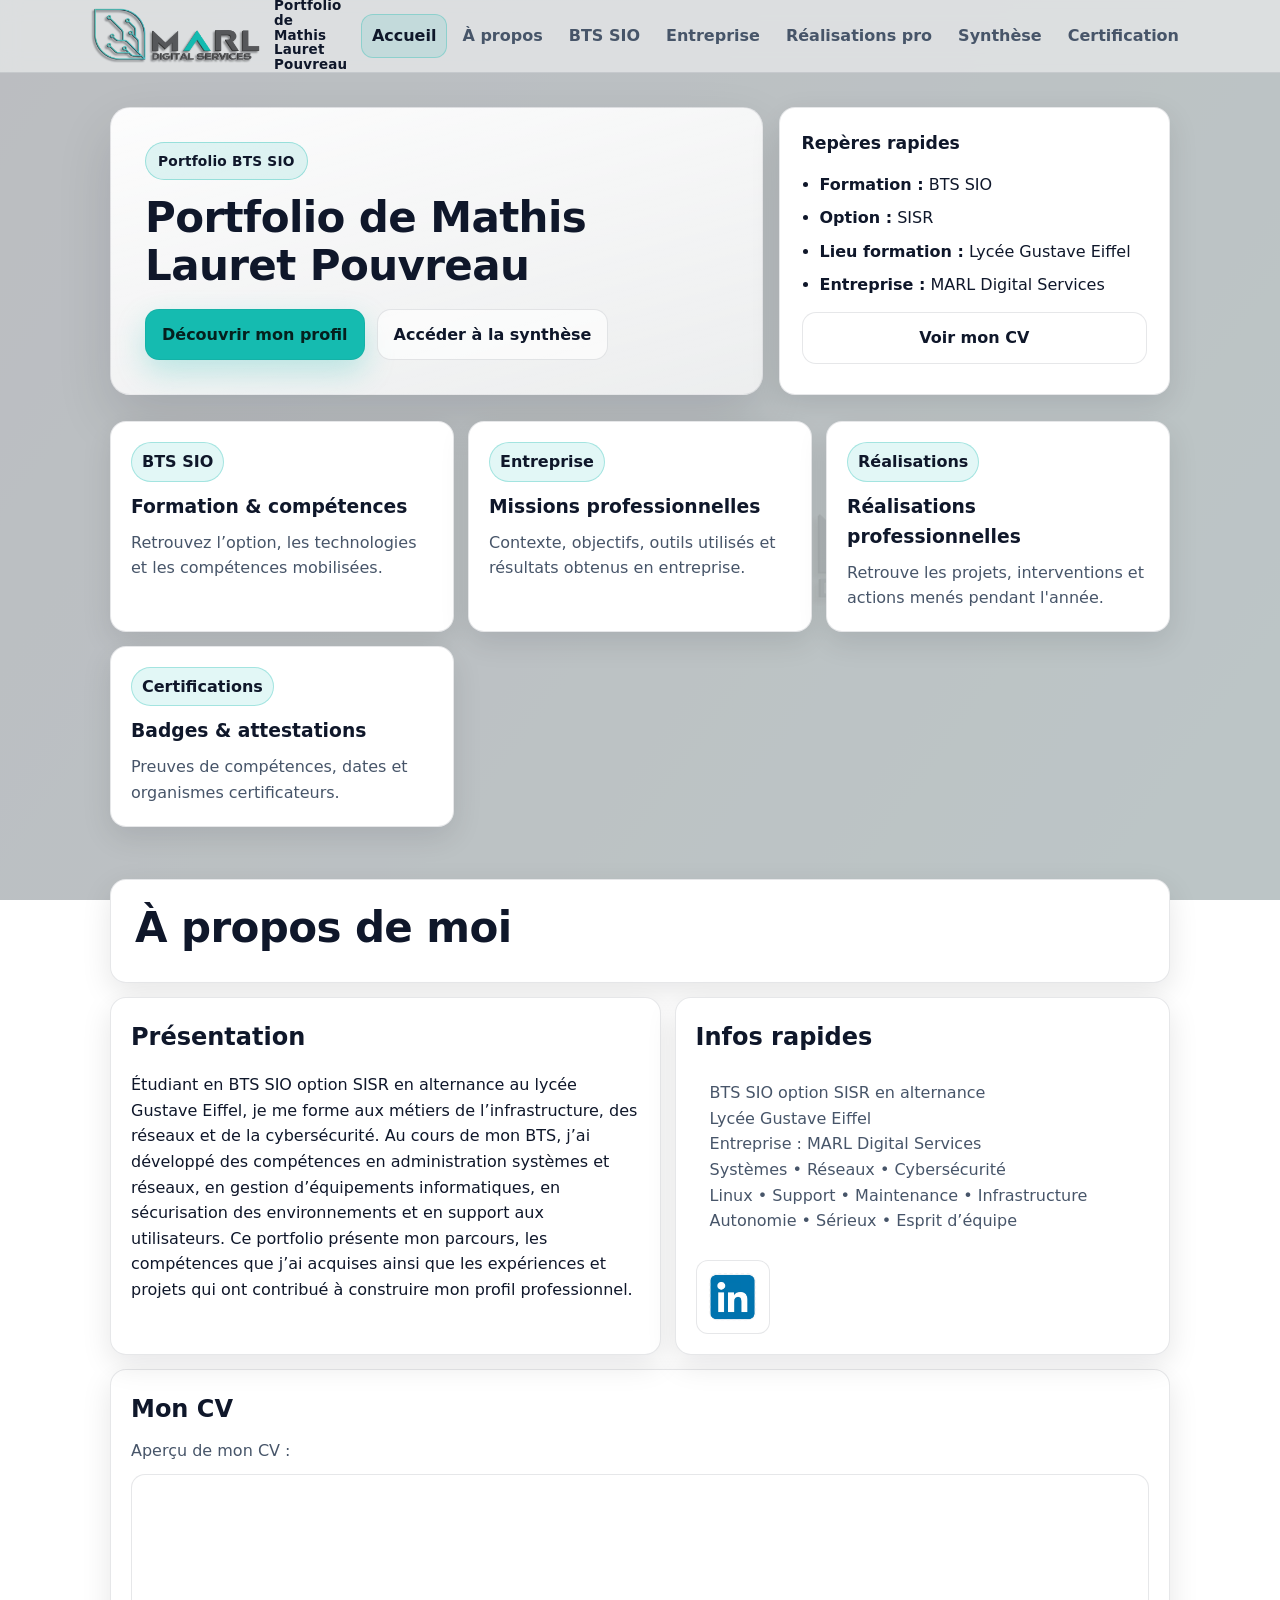
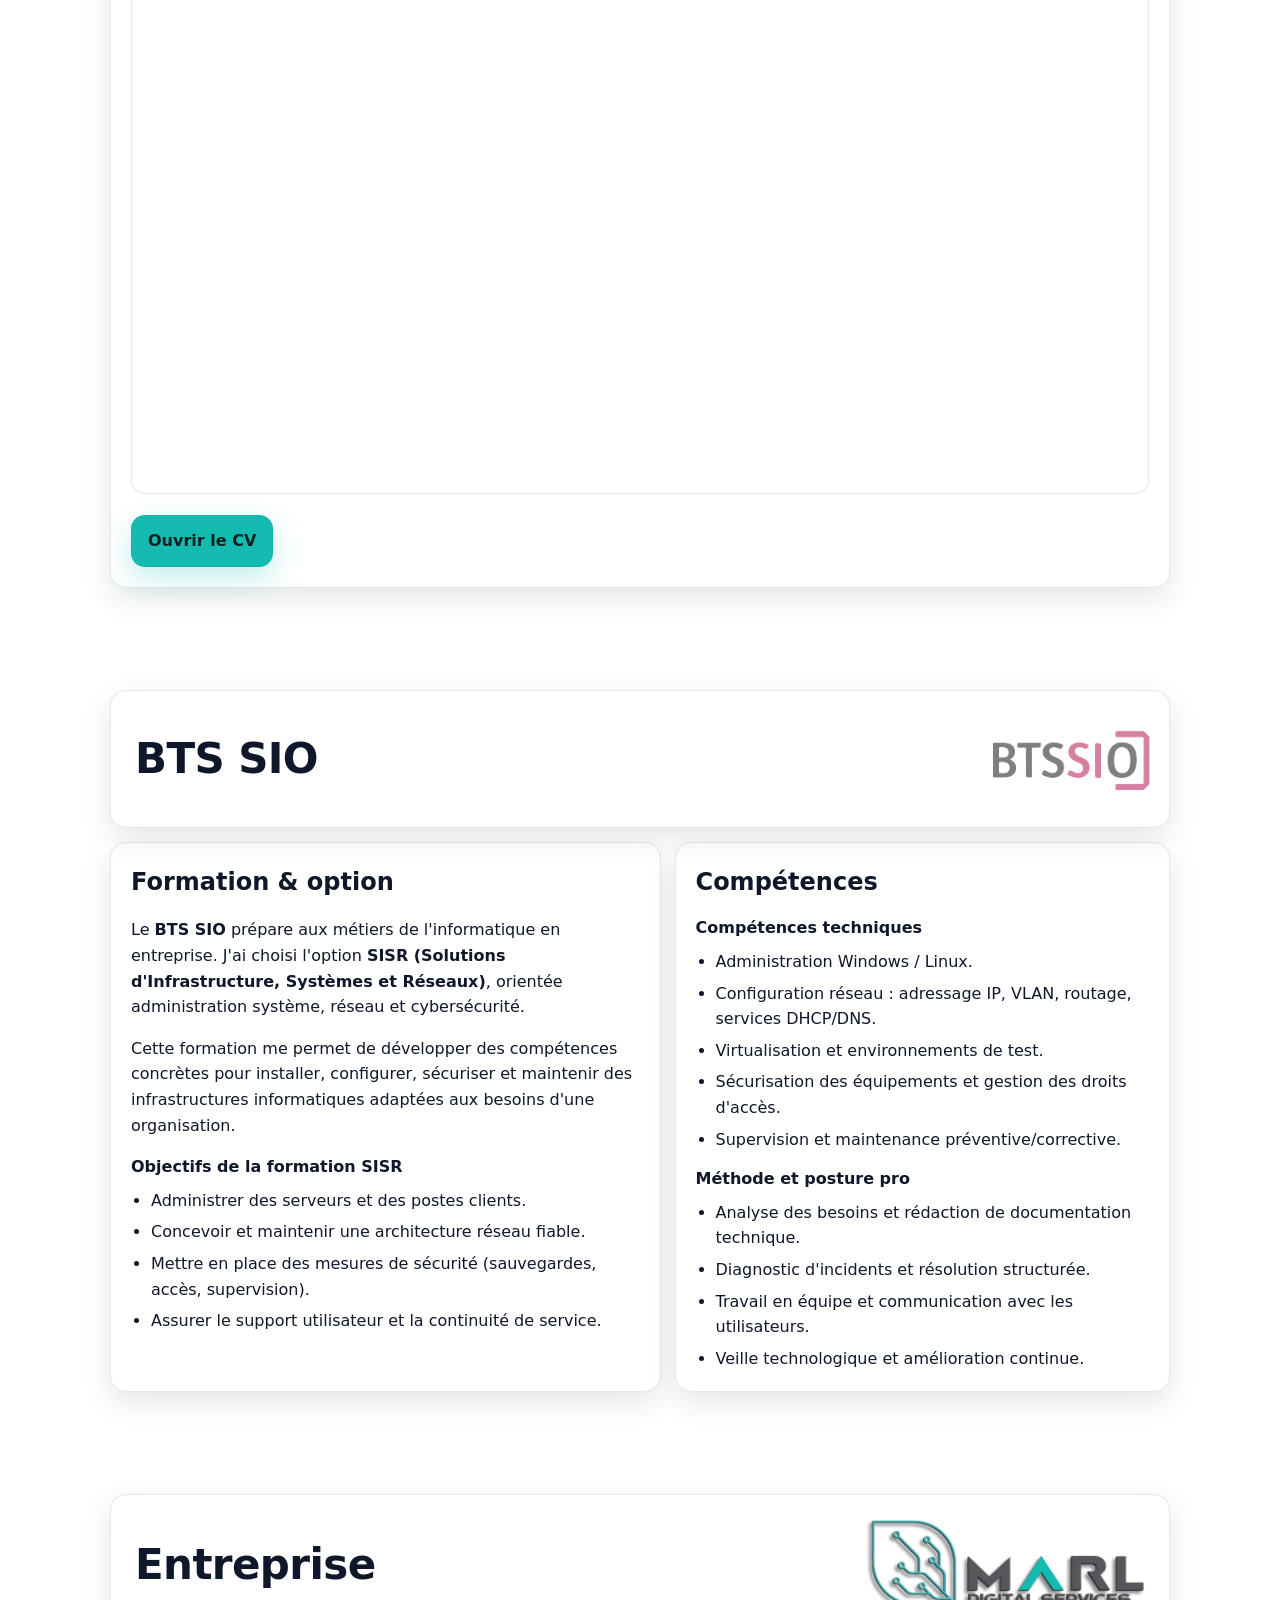
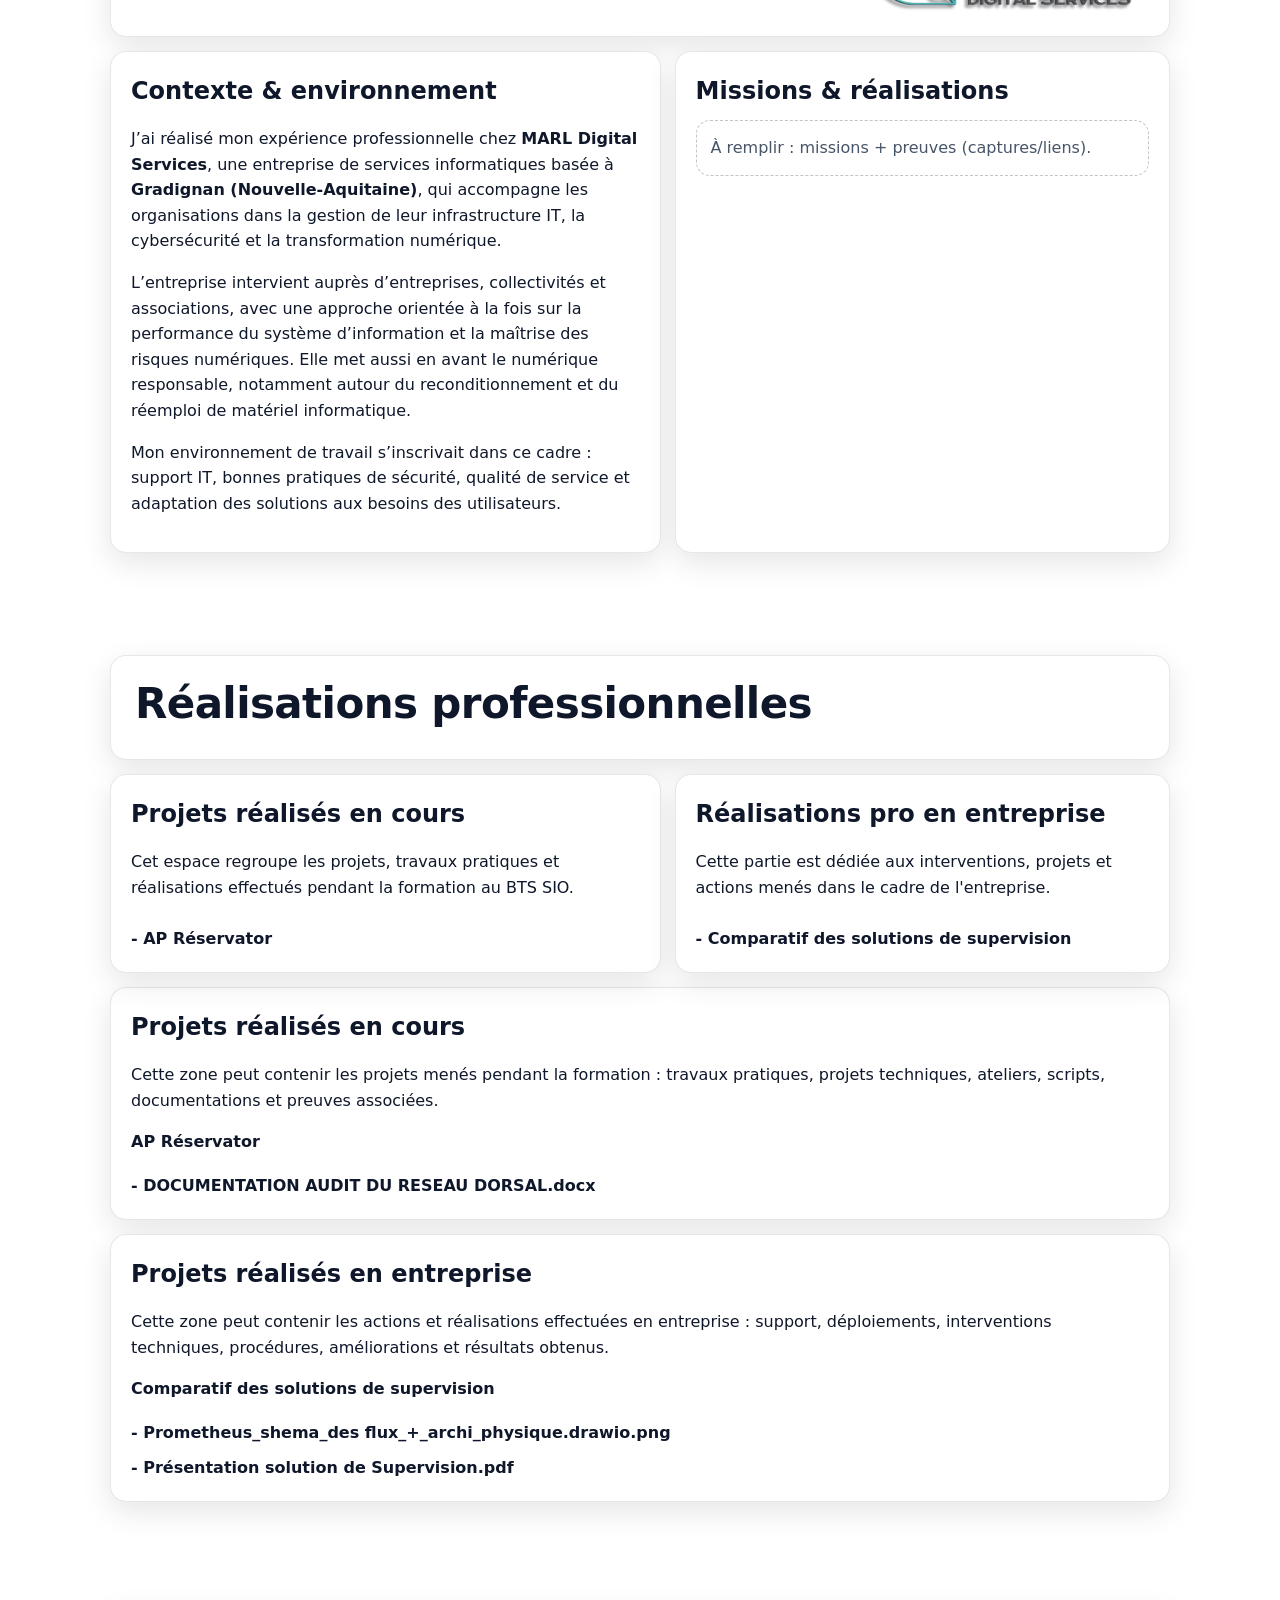
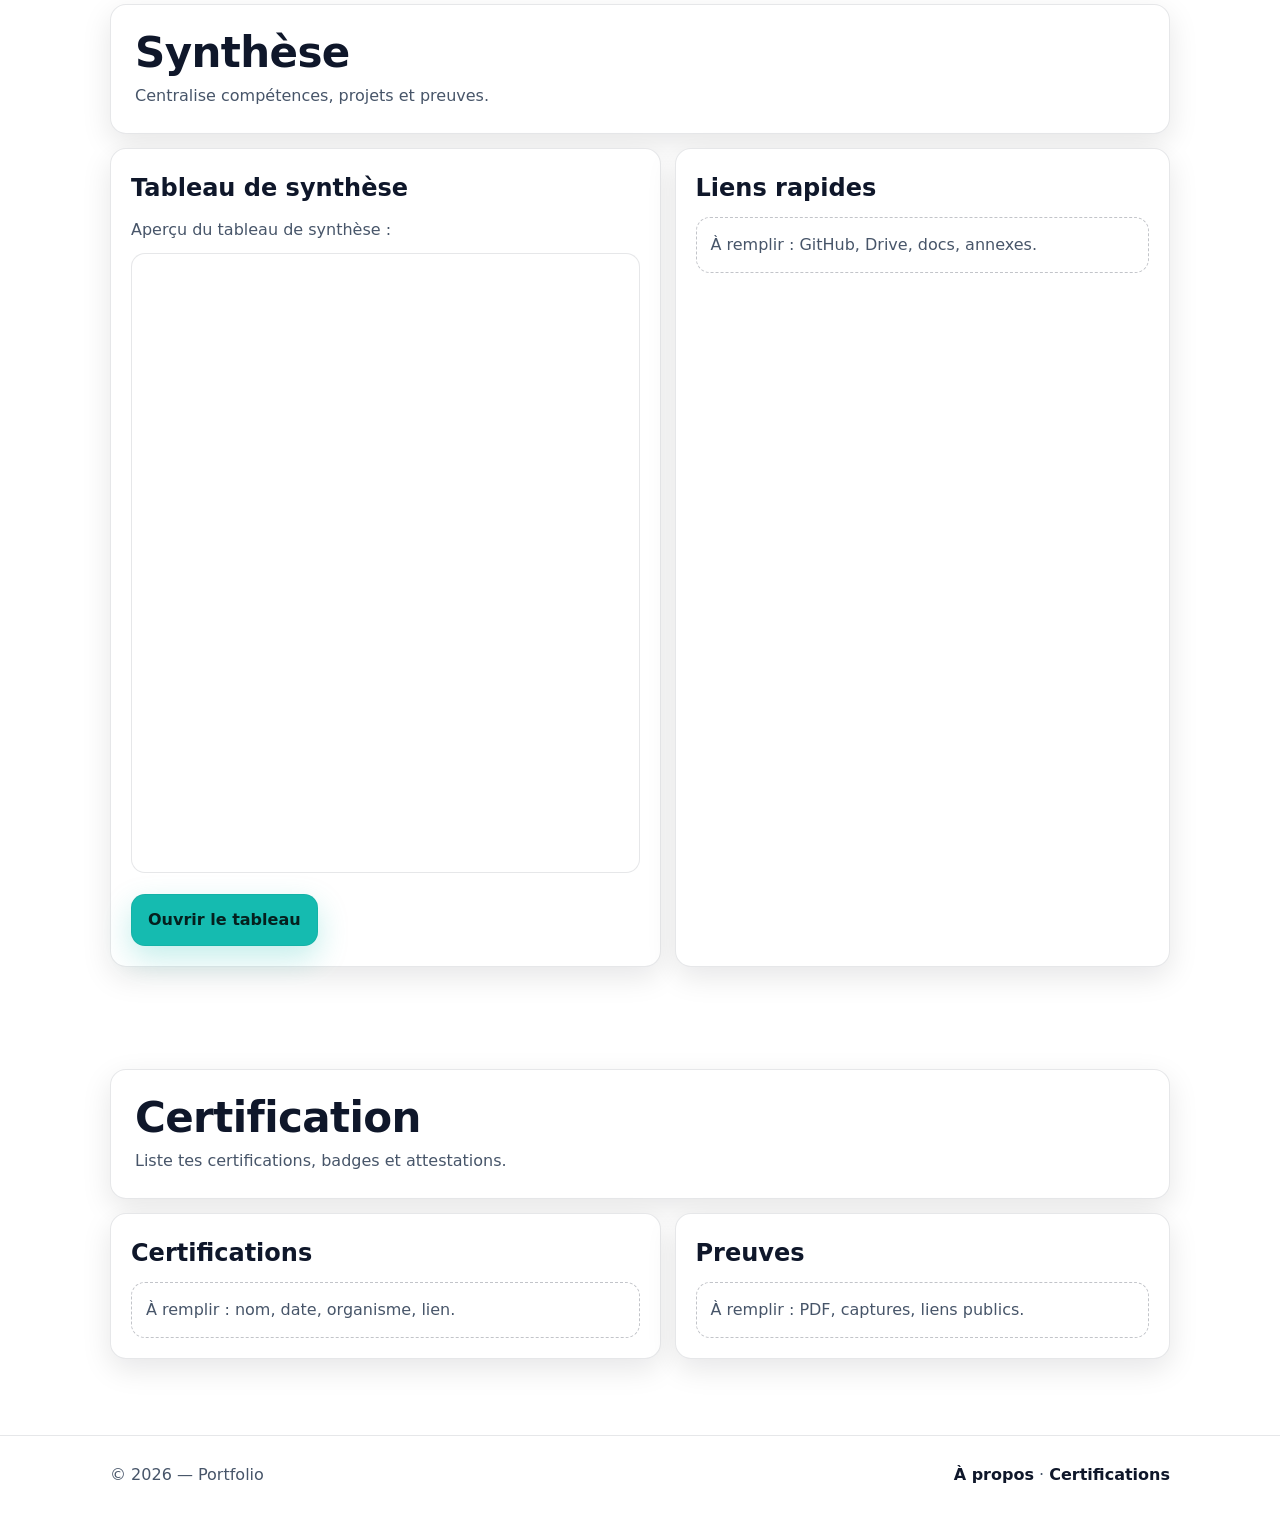
==== index.html @ 710904ee "premier envoie" ====
<!doctype html>
<html lang="fr">
<head>
    <meta charset="utf-8" />
    <meta name="viewport" content="width=device-width, initial-scale=1" />
    <title>Portfolio — Accueil</title>
    <link rel="stylesheet" href="styles.css" />
</head>
<body class="home">
    <div class="bg-gradient" aria-hidden="true"></div>
    <div class="bg-overlay" aria-hidden="true"></div>
    <img class="bg-logo-float" src="./logo_MARL.png" alt="" aria-hidden="true" />

    <header class="header">
        <div class="container nav">
            <a class="brand brand-home" href="index.html">
                <img class="logo logo-home" src="assets/logo_MARL.png" alt="Logo MARL" />
                <span class="brand-home-title">
                    <span class="brand-home-line">Portfolio de Mathis</span>
                    <span class="brand-home-line">Lauret Pouvreau</span>
                </span>
            </a>

            <nav class="menu" aria-label="Navigation">
                <a href="index.html#accueil">Accueil</a>
                <a href="index.html#a-propos">À propos</a>
                <a href="index.html#bts-sio">BTS SIO</a>
                <a href="index.html#entreprise">Entreprise</a>
                <a href="index.html#realisations">Réalisations pro</a>
                <a href="index.html#synthese">Synthèse</a>
                <a href="index.html#certification">Certification</a>
            </nav>
        </div>
    </header>

    <main class="home-main">
        <section class="home-hero scroll-section" id="accueil">
            <div class="container home-hero-grid">
                <div class="home-hero-main">
                    <p class="home-kicker">Portfolio BTS SIO</p>
                    <h1>Portfolio de Mathis Lauret Pouvreau</h1>

                    <div class="actions">
                        <a class="btn primary" href="#a-propos">Découvrir mon profil</a>
                        <a class="btn ghost" href="#synthese">Accéder à la synthèse</a>
                    </div>
                </div>

                <aside class="home-side card">
                    <h2>Repères rapides</h2>
                    <ul>
                        <li><b>Formation :</b> BTS SIO</li>
                        <li><b>Option :</b> SISR</li>
                        <li><b>Lieu formation :</b> Lycée Gustave Eiffel</li>
                        <li><b>Entreprise :</b> MARL Digital Services</li>
                    </ul>
                    <a class="btn ghost" href="assets/CV_Mathis_Lauret--Pouvreau.pdf" target="_blank" rel="noopener noreferrer">Voir mon CV</a>
                </aside>
            </div>
        </section>

        <section class="home-links">
            <div class="container">
                <div class="home-cards">
                    <a class="home-card card" href="#bts-sio">
                        <span class="badge">BTS SIO</span>
                        <h3>Formation & compétences</h3>
                        <p>Retrouvez l’option, les technologies et les compétences mobilisées.</p>
                    </a>

                    <a class="home-card card" href="#entreprise">
                        <span class="badge">Entreprise</span>
                        <h3>Missions professionnelles</h3>
                        <p>Contexte, objectifs, outils utilisés et résultats obtenus en entreprise.</p>
                    </a>

                    <a class="home-card card" href="#realisations">
                        <span class="badge">Réalisations</span>
                        <h3>Réalisations professionnelles</h3>
                        <p>Retrouve les projets, interventions et actions menés pendant l'année.</p>
                    </a>

                    <a class="home-card card" href="#certification">
                        <span class="badge">Certifications</span>
                        <h3>Badges & attestations</h3>
                        <p>Preuves de compétences, dates et organismes certificateurs.</p>
                    </a>
                </div>
            </div>
        </section>

        <section class="page scroll-section" id="a-propos">
            <div class="container">
                <section class="card page-header">
                    <h1>À propos de moi</h1>
                </section>

                <section class="content">
                    <div class="card block">
                        <h2>Présentation</h2>
                        <p>
                            Étudiant en BTS SIO option SISR en alternance au lycée Gustave Eiffel, je me forme aux métiers
                            de l’infrastructure, des réseaux et de la cybersécurité. Au cours de mon BTS, j’ai développé
                            des compétences en administration systèmes et réseaux, en gestion d’équipements informatiques,
                            en sécurisation des environnements et en support aux utilisateurs. Ce portfolio présente mon
                            parcours, les compétences que j’ai acquises ainsi que les expériences et projets qui ont
                            contribué à construire mon profil professionnel.
                        </p>
                    </div>

                    <aside class="card block">
                        <h2>Infos rapides</h2>
                        <div class="placeholder info-placeholder">
                            BTS SIO option SISR en alternance<br />
                            Lycée Gustave Eiffel<br />
                            Entreprise : MARL Digital Services<br />
                            Systèmes • Réseaux • Cybersécurité<br />
                            Linux • Support • Maintenance • Infrastructure<br />
                            Autonomie • Sérieux • Esprit d’équipe
                        </div>
                        <a
                            class="linkedin-link"
                            href="https://www.linkedin.com/in/mathis-lauret-pouvreau-46a190355/"
                            target="_blank"
                            rel="noopener noreferrer"
                            aria-label="Profil LinkedIn de Mathis Lauret-Pouvreau"
                        >
                            <img class="linkedin-logo" src="assets/logo_linkedin.png" alt="LinkedIn" />
                        </a>
                    </aside>
                </section>

                <section class="card block cv-section">
                    <h2>Mon CV</h2>
                    <p class="cv-text">Aperçu de mon CV :</p>
                    <iframe
                        class="cv-preview"
                        src="assets/CV_Mathis_Lauret--Pouvreau.pdf#view=FitH"
                        title="CV de Mathis Lauret-Pouvreau"
                    ></iframe>
                    <a class="btn primary" href="assets/CV_Mathis_Lauret--Pouvreau.pdf" target="_blank" rel="noopener noreferrer">Ouvrir le CV</a>
                </section>
            </div>
        </section>

        <section class="page scroll-section" id="bts-sio">
            <div class="container">
                <section class="card page-header bts-header">
                    <h1>BTS SIO</h1>
                    <img class="bts-logo" src="assets/logo_SIO.png" alt="" aria-hidden="true" />
                </section>

                <section class="content">
                    <div class="card block">
                        <h2>Formation & option</h2>
                        <p>
                            Le <strong>BTS SIO</strong> prépare aux métiers de l'informatique en entreprise. J'ai choisi
                            l'option <strong>SISR (Solutions d'Infrastructure, Systèmes et Réseaux)</strong>, orientée
                            administration système, réseau et cybersécurité.
                        </p>
                        <p>
                            Cette formation me permet de développer des compétences concrètes pour installer, configurer,
                            sécuriser et maintenir des infrastructures informatiques adaptées aux besoins d'une organisation.
                        </p>
                        <h3>Objectifs de la formation SISR</h3>
                        <ul>
                            <li>Administrer des serveurs et des postes clients.</li>
                            <li>Concevoir et maintenir une architecture réseau fiable.</li>
                            <li>Mettre en place des mesures de sécurité (sauvegardes, accès, supervision).</li>
                            <li>Assurer le support utilisateur et la continuité de service.</li>
                        </ul>
                    </div>

                    <aside class="card block">
                        <h2>Compétences</h2>
                        <h3>Compétences techniques</h3>
                        <ul>
                            <li>Administration Windows / Linux.</li>
                            <li>Configuration réseau : adressage IP, VLAN, routage, services DHCP/DNS.</li>
                            <li>Virtualisation et environnements de test.</li>
                            <li>Sécurisation des équipements et gestion des droits d'accès.</li>
                            <li>Supervision et maintenance préventive/corrective.</li>
                        </ul>

                        <h3>Méthode et posture pro</h3>
                        <ul>
                            <li>Analyse des besoins et rédaction de documentation technique.</li>
                            <li>Diagnostic d'incidents et résolution structurée.</li>
                            <li>Travail en équipe et communication avec les utilisateurs.</li>
                            <li>Veille technologique et amélioration continue.</li>
                        </ul>
                    </aside>
                </section>
            </div>
        </section>

        <section class="page scroll-section" id="entreprise">
            <div class="container">
                <section class="card page-header entreprise-header">
                    <h1>Entreprise</h1>
                    <img class="entreprise-logo" src="assets/logo_MARL.png" alt="Logo MARL Digital Services" />
                </section>

                <section class="content">
                    <div class="card block">
                        <h2>Contexte & environnement</h2>
                        <p>
                            J’ai réalisé mon expérience professionnelle chez <strong>MARL Digital Services</strong>,
                            une entreprise de services informatiques basée à <strong>Gradignan (Nouvelle-Aquitaine)</strong>,
                            qui accompagne les organisations dans la gestion de leur infrastructure IT, la cybersécurité
                            et la transformation numérique.
                        </p>
                        <p>
                            L’entreprise intervient auprès d’entreprises, collectivités et associations, avec une approche
                            orientée à la fois sur la performance du système d’information et la maîtrise des risques
                            numériques. Elle met aussi en avant le numérique responsable, notamment autour du
                            reconditionnement et du réemploi de matériel informatique.
                        </p>
                        <p>
                            Mon environnement de travail s’inscrivait dans ce cadre : support IT, bonnes pratiques
                            de sécurité, qualité de service et adaptation des solutions aux besoins des utilisateurs.
                        </p>
                    </div>

                    <aside class="card block">
                        <h2>Missions & réalisations</h2>
                        <div class="placeholder">
                            À remplir : missions + preuves (captures/liens).
                        </div>
                    </aside>
                </section>
            </div>
        </section>

        <section class="page scroll-section" id="realisations">
            <div class="container">
                <section class="card page-header">
                    <h1>Réalisations professionnelles</h1>
                </section>

                <section class="content">
                    <div class="card block">
                        <h2>Projets réalisés en cours</h2>
                        <p>
                            Cet espace regroupe les projets, travaux pratiques et réalisations effectués pendant
                            la formation au BTS SIO.
                        </p>
                        <a class="project-link" href="#projets-cours">- AP Réservator</a>
                    </div>

                    <aside class="card block">
                        <h2>Réalisations pro en entreprise</h2>
                        <p>
                            Cette partie est dédiée aux interventions, projets et actions menés dans le cadre de
                            l'entreprise.
                        </p>
                        <a class="project-link" href="#projets-entreprise">- Comparatif des solutions de supervision</a>
                    </aside>
                </section>

                <section class="card block project-resources" id="projets-cours">
                    <h2>Projets réalisés en cours</h2>
                    <p>
                        Cette zone peut contenir les projets menés pendant la formation : travaux pratiques,
                        projets techniques, ateliers, scripts, documentations et preuves associées.
                    </p>
                    <h3>AP Réservator</h3>
                    <a class="project-link" href="assets/DOCUMENTATION AUDIT DU RESEAU DORSAL.docx" target="_blank" rel="noopener noreferrer">- DOCUMENTATION AUDIT DU RESEAU DORSAL.docx</a>
                </section>

                <section class="card block project-resources" id="projets-entreprise">
                    <h2>Projets réalisés en entreprise</h2>
                    <p>
                        Cette zone peut contenir les actions et réalisations effectuées en entreprise : support,
                        déploiements, interventions techniques, procédures, améliorations et résultats obtenus.
                    </p>
                    <h3>Comparatif des solutions de supervision</h3>
                    <a class="project-link" href="assets/Prometheus_shema_des flux_+_archi_physique.drawio.png" target="_blank" rel="noopener noreferrer">- Prometheus_shema_des flux_+_archi_physique.drawio.png</a>
                    <br />
                    <a class="project-link" href="assets/Présentation solution de Supervision.pdf" target="_blank" rel="noopener noreferrer">- Présentation solution de Supervision.pdf</a>
                </section>
            </div>
        </section>

        <section class="page scroll-section" id="synthese">
            <div class="container">
                <section class="card page-header">
                    <h1>Synthèse</h1>
                    <p>Centralise compétences, projets et preuves.</p>
                </section>

                <section class="content">
                    <div class="card block">
                        <h2>Tableau de synthèse</h2>
                        <p class="cv-text">Aperçu du tableau de synthèse :</p>
                        <iframe
                            class="synthese-preview"
                            src="assets/tableau_synthese.pdf#view=FitH"
                            title="Tableau de synthèse"
                        ></iframe>
                        <a class="btn primary" href="assets/tableau_synthese.pdf" target="_blank" rel="noopener noreferrer">Ouvrir le tableau</a>
                    </div>

                    <aside class="card block">
                        <h2>Liens rapides</h2>
                        <div class="placeholder">
                            À remplir : GitHub, Drive, docs, annexes.
                        </div>
                    </aside>
                </section>
            </div>
        </section>

        <section class="page scroll-section" id="certification">
            <div class="container">
                <section class="card page-header">
                    <h1>Certification</h1>
                    <p>Liste tes certifications, badges et attestations.</p>
                </section>

                <section class="content">
                    <div class="card block">
                        <h2>Certifications</h2>
                        <div class="placeholder">
                            À remplir : nom, date, organisme, lien.
                        </div>
                    </div>

                    <aside class="card block">
                        <h2>Preuves</h2>
                        <div class="placeholder">
                            À remplir : PDF, captures, liens publics.
                        </div>
                    </aside>
                </section>
            </div>
        </section>
    </main>

    <footer class="footer">
        <div class="container row">
            <span>© <span id="year"></span> — Portfolio</span>
            <span>
                <a href="index.html#a-propos">À propos</a> ·
                <a href="index.html#certification">Certifications</a>
            </span>
        </div>
    </footer>

    <script src="app.js"></script>
</body>
</html>
---- styles.css ----
:root {
  --primary: #15bbb0;
  --bg: #e1e3e5;
  --text: #0f172a;
  --muted: #475569;
  --card: #ffffff;
  --border: rgba(15, 23, 42, .10);
  --shadow: 0 10px 30px rgba(2, 6, 23, .10);
  --radius: 16px;
  --max: 1100px;
}

* {
  box-sizing: border-box;
}

html, body {
  margin: 0;
  padding: 0;
}

html {
  scroll-behavior: smooth;
}

body {
  font-family: ui-sans-serif, system-ui, -apple-system, Segoe UI, Roboto, Arial, "Noto Sans";
  background: #ffffff;
  color: var(--text);
  line-height: 1.6;
}

a {
  color: inherit;
  text-decoration: none;
}

.container {
  max-width: var(--max);
  margin: 0 auto;
  padding: 0 20px;
}

/* Header / Nav */
.header {
  position: sticky;
  top: 0;
  z-index: 50;
  background: rgba(225, 227, 229, .86);
  backdrop-filter: blur(10px);
  border-bottom: 1px solid var(--border);
}

.nav {
  display: flex;
  align-items: center;
  justify-content: space-between;
  gap: 14px;
  height: 72px;
  min-height: 72px;
  padding: 0;
  flex-wrap: nowrap;
}

.brand {
  display: flex;
  align-items: center;
  gap: 12px;
  font-weight: 900;
  letter-spacing: .2px;
}

.logo {
  width: 44px;
  height: 44px;
  display: block;
  object-fit: contain;
  flex: 0 0 auto;
}

/* Home page */
.home {
  background: #ffffff;
}

.bg-gradient {
  position: fixed;
  inset: 0;
  z-index: 0;
  pointer-events: none;
  background: linear-gradient(125deg, #0b1220, #0f2f33, #0b253b, #1b2a46);
  background-size: 280% 280%;
  animation: bgGradientMove 14s ease infinite;
}

.bg-overlay {
  position: fixed;
  inset: 0;
  z-index: 1;
  pointer-events: none;
  background: rgba(255, 255, 255, .72);
}

.bg-logo-float {
  position: fixed;
  left: 50%;
  top: 50%;
  width: min(38vw, 520px);
  z-index: 2;
  opacity: .12;
  pointer-events: none;
  user-select: none;
  animation: bgLogoFloat 12s ease-in-out infinite alternate;
}

.header,
main,
.footer {
  position: relative;
  z-index: 3;
}

.brand-home {
  gap: 12px;
  align-items: center;
  flex: 0 1 auto;
  min-width: 0;
}

.logo-home {
  width: 172px;
  height: 56px;
  object-position: left center;
}

.brand-home-title {
  display: grid;
  max-width: 300px;
  font-size: clamp(.82rem, 1.05vw, .98rem);
  font-weight: 900;
  line-height: 1.15;
  letter-spacing: .2px;
}

.brand-home-line {
  display: block;
}

.home-main {
  padding-bottom: 26px;
}

.home-hero {
  padding: 34px 0 20px;
}

.home-hero-grid {
  display: grid;
  grid-template-columns: 1.25fr .75fr;
  gap: 16px;
  align-items: stretch;
}

.home-hero-main {
  padding: 34px;
  border: 1px solid rgba(15, 23, 42, .08);
  border-radius: 20px;
  background: linear-gradient(165deg, rgba(255, 255, 255, .96), rgba(255, 255, 255, .72));
  box-shadow: 0 24px 55px rgba(2, 6, 23, .12);
}

.home-kicker {
  display: inline-flex;
  margin: 0;
  padding: 7px 12px;
  border-radius: 999px;
  border: 1px solid rgba(21, 187, 176, .35);
  background: rgba(21, 187, 176, .12);
  font-weight: 850;
  font-size: .86rem;
  letter-spacing: .2px;
}

.home-subtitle {
  margin: 0;
  color: var(--muted);
  font-size: 1.08rem;
  max-width: 54ch;
}

.home-side {
  padding: 22px;
  display: flex;
  flex-direction: column;
  gap: 14px;
  background: rgba(255, 255, 255, .92);
}

.home-side h2 {
  margin: 0;
  font-size: 1.08rem;
}

.home-side ul {
  margin: 0;
  padding-left: 18px;
  display: grid;
  gap: 8px;
}

.home-links {
  padding: 6px 0 18px;
}

.scroll-section {
  scroll-margin-top: 96px;
}

.page.scroll-section {
  padding-top: 34px;
}

.scroll-section + .scroll-section {
  margin-top: 18px;
}

.home-cards {
  display: grid;
  grid-template-columns: repeat(3, 1fr);
  gap: 14px;
}

.home-card {
  padding: 20px;
  transition: transform .2s ease, box-shadow .2s ease, border-color .2s ease;
}

.home-card:hover {
  transform: translateY(-3px);
  border-color: rgba(21, 187, 176, .35);
  box-shadow: 0 18px 40px rgba(2, 6, 23, .14);
}

.home-card h3 {
  margin: 0 0 8px;
}

.home-card p {
  margin: 0;
  color: var(--muted);
}

@media (max-width: 980px) {
  .home-hero-grid {
    grid-template-columns: 1fr;
  }

  .home-cards {
    grid-template-columns: 1fr;
  }
}

@media (max-width: 620px) {
  .logo-home {
    width: 142px;
    height: 46px;
  }

  .brand-home-title {
    font-size: .82rem;
    max-width: 100%;
  }

  .home-hero-main {
    padding: 24px;
  }
}

@keyframes bgGradientMove {
  0% { background-position: 0% 50%; }
  50% { background-position: 100% 50%; }
  100% { background-position: 0% 50%; }
}

@keyframes bgLogoFloat {
  0% { transform: translate(-50%, -50%) translate(34vw, -26vh) scale(.9) rotate(-7deg); }
  25% { transform: translate(-50%, -50%) translate(-12vw, -30vh) scale(1) rotate(-2deg); }
  50% { transform: translate(-50%, -50%) translate(-36vw, 6vh) scale(1.06) rotate(3deg); }
  75% { transform: translate(-50%, -50%) translate(6vw, 28vh) scale(.97) rotate(6deg); }
  100% { transform: translate(-50%, -50%) translate(36vw, 10vh) scale(.92) rotate(-4deg); }
}

@media (prefers-reduced-motion: reduce) {
  .bg-gradient,
  .bg-logo-float {
    animation: none;
  }
}

.brand span {
  display: block;
  line-height: 1.1;
}

.brand small {
  display: block;
  font-weight: 650;
  color: var(--muted);
}

.menu {
  display: flex;
  gap: 4px;
  flex-wrap: nowrap;
  justify-content: flex-end;
  flex: 0 1 auto;
  row-gap: 0;
}

.menu a {
  font-weight: 750;
  padding: 8px 10px;
  font-size: clamp(1rem, .85vw, 1.07rem);
  border-radius: 12px;
  color: var(--muted);
  border: 1px solid transparent;
  transition: .18s ease;
  white-space: nowrap;
}

.menu a:hover {
  color: var(--text);
  border-color: var(--border);
  background: rgba(255, 255, 255, .55);
}

.menu a.active {
  color: var(--text);
  background: rgba(21, 187, 176, .12);
  border-color: rgba(21, 187, 176, .30);
}

@media (max-width: 980px) {
  .menu {
    flex-wrap: wrap;
    justify-content: flex-end;
  }
}

/* Cards / sections */
.card {
  background: var(--card);
  border: 1px solid var(--border);
  border-radius: var(--radius);
  box-shadow: var(--shadow);
}

.hero {
  padding: 34px 0 18px;
}

.hero-grid {
  display: grid;
  grid-template-columns: 1.2fr .8fr;
  gap: 14px;
  align-items: stretch;
}

@media (max-width: 980px) {
  .hero-grid {
    grid-template-columns: 1fr;
  }
}

.hero-main {
  padding: 26px;
}

.kicker {
  display: inline-flex;
  align-items: center;
  gap: 10px;
  padding: 8px 12px;
  border-radius: 999px;
  background: rgba(21, 187, 176, .12);
  border: 1px solid rgba(21, 187, 176, .30);
  font-weight: 800;
}

.dot {
  width: 10px;
  height: 10px;
  border-radius: 999px;
  background: var(--primary);
  box-shadow: 0 0 0 6px rgba(21, 187, 176, .18);
}

h1 {
  margin: 14px 0 8px;
  font-size: clamp(28px, 4vw, 42px);
  line-height: 1.15;
  letter-spacing: -0.6px;
}

.subtitle {
  margin: 0;
  color: var(--muted);
  font-size: 1.05rem;
  max-width: 62ch;
}

.actions {
  display: flex;
  flex-wrap: wrap;
  gap: 12px;
  margin-top: 18px;
}

.btn {
  display: inline-flex;
  align-items: center;
  justify-content: center;
  gap: 10px;
  padding: 12px 16px;
  border-radius: 14px;
  border: 1px solid var(--border);
  background: #fff;
  font-weight: 900;
  transition: .18s ease;
}

.btn:hover {
  transform: translateY(-1px);
}

.btn.primary {
  background: var(--primary);
  border-color: rgba(0, 0, 0, .05);
  color: #05201e;
  box-shadow: 0 12px 30px rgba(21, 187, 176, .25);
}

.btn.ghost {
  background: rgba(255, 255, 255, .65);
}

.hero-side {
  padding: 18px;
  display: flex;
  flex-direction: column;
  gap: 12px;
}

.info {
  padding: 14px;
  border-radius: 14px;
  border: 1px solid var(--border);
  background: rgba(225, 227, 229, .35);
}

.info b {
  display: block;
}

.info small {
  color: var(--muted);
}

.section {
  padding: 12px 0 44px;
}

.section h2 {
  margin: 0 0 12px;
  font-size: 1.35rem;
  letter-spacing: -.2px;
}

.grid {
  display: grid;
  grid-template-columns: repeat(3, 1fr);
  gap: 14px;
}

@media (max-width: 980px) {
  .grid {
    grid-template-columns: 1fr;
  }
}

.tile {
  padding: 18px;
}

.tile h3 {
  margin: 0 0 6px;
  font-size: 1.05rem;
}

.tile p {
  margin: 0;
  color: var(--muted);
}

.badge {
  display: inline-flex;
  padding: 6px 10px;
  border-radius: 999px;
  font-weight: 900;
  border: 1px solid rgba(21, 187, 176, .30);
  background: rgba(21, 187, 176, .12);
  margin-bottom: 10px;
}

/* Pages */
.page {
  padding: 26px 0 50px;
}

.page-header {
  padding: 24px;
}

.page-header h1 {
  margin: 0 0 6px;
}

.page-header p {
  margin: 0;
  color: var(--muted);
}

.bts-header {
  position: relative;
  overflow: hidden;
  min-height: 138px;
  display: flex;
  align-items: center;
}

.bts-logo {
  width: 170px;
  height: 170px;
  position: absolute;
  right: 12px;
  top: 50%;
  transform: translateY(-50%);
  opacity: .5;
  object-fit: contain;
  pointer-events: none;
}

.bts-header h1 {
  margin: 0;
  text-align: left;
}

.entreprise-header {
  display: flex;
  align-items: center;
  justify-content: space-between;
  gap: 18px;
}

.entreprise-header h1 {
  margin: 0;
}

.entreprise-logo {
  width: min(280px, 42%);
  height: auto;
  display: block;
  object-fit: contain;
}

.content {
  margin-top: 14px;
  display: grid;
  grid-template-columns: 1fr .9fr;
  gap: 14px;
}

@media (max-width: 980px) {
  .content {
    grid-template-columns: 1fr;
  }

  .bts-logo {
    width: 130px;
    height: 130px;
    right: 10px;
    top: 50%;
    transform: translateY(-50%);
  }

  .entreprise-header {
    flex-direction: column;
    align-items: flex-start;
  }

  .entreprise-logo {
    width: min(280px, 100%);
  }
}

.block {
  padding: 20px;
}

.block h2 {
  margin: 0 0 10px;
}

.block h3 {
  margin: 14px 0 8px;
  font-size: 1rem;
}

.block ul {
  margin: 0;
  padding-left: 20px;
}

.block li + li {
  margin-top: 6px;
}

.placeholder {
  border: 1px dashed rgba(15, 23, 42, .25);
  border-radius: 14px;
  padding: 14px;
  color: var(--muted);
  background: rgba(255, 255, 255, .5);
}

.info-placeholder {
  border: 0;
}

.project-list {
  margin-top: 16px;
  display: grid;
  gap: 14px;
}

.project-card {
  display: block;
  padding: 20px;
  border-radius: 16px;
  border: 1px solid var(--border);
  background: rgba(255, 255, 255, .9);
  box-shadow: var(--shadow);
  transition: transform .18s ease, box-shadow .18s ease, border-color .18s ease;
}

.project-card:hover {
  transform: translateY(-2px);
  border-color: rgba(21, 187, 176, .35);
  box-shadow: 0 18px 40px rgba(2, 6, 23, .14);
}

.project-card h3 {
  margin: 0 0 8px;
}

.project-card p {
  margin: 0;
  color: var(--muted);
}

.project-resources {
  margin-top: 14px;
  scroll-margin-top: 100px;
}

.project-link {
  display: inline-block;
  margin-top: 10px;
  font-weight: 800;
  color: var(--text);
}

.project-link:hover {
  color: var(--primary);
}

.resource-image {
  width: 100%;
  display: block;
  border: 1px solid var(--border);
  border-radius: 14px;
  margin-bottom: 14px;
  background: #fff;
}

.resource-preview {
  width: 100%;
  min-height: 620px;
  border: 1px solid var(--border);
  border-radius: 14px;
  margin-bottom: 14px;
  background: #fff;
}

.linkedin-link {
  margin-top: 12px;
  display: inline-flex;
  align-items: center;
  justify-content: center;
  padding: 8px;
  border-radius: 12px;
  border: 1px solid var(--border);
  background: rgba(255, 255, 255, .85);
  transition: transform .18s ease, box-shadow .18s ease;
  overflow: hidden;
  line-height: 0;
}

.linkedin-link:hover {
  transform: translateY(-1px);
  box-shadow: 0 10px 24px rgba(2, 6, 23, .12);
}

.linkedin-logo {
  width: 56px;
  height: 56px;
  display: block;
  object-fit: cover;
  /* Coupe les marges transparentes du PNG */
  clip-path: inset(8% round 8px);
  border-radius: 8px;
}

.cv-section {
  margin-top: 14px;
}

.cv-text {
  margin: 0 0 10px;
  color: var(--muted);
}

.cv-preview {
  width: 100%;
  min-height: 620px;
  border: 1px solid var(--border);
  border-radius: 14px;
  margin-bottom: 14px;
  background: #fff;
}

.synthese-preview {
  width: 100%;
  min-height: 620px;
  border: 1px solid var(--border);
  border-radius: 14px;
  margin-bottom: 14px;
  background: #fff;
}

@media (max-width: 980px) {
  .cv-preview {
    min-height: 460px;
  }

  .synthese-preview {
    min-height: 460px;
  }

  .resource-preview {
    min-height: 460px;
  }
}

/* Footer */
.footer {
  padding: 26px 0 34px;
  color: var(--muted);
  border-top: 1px solid var(--border);
}

.footer .row {
  display: flex;
  justify-content: space-between;
  gap: 10px;
  flex-wrap: wrap;
}

.footer a {
  color: var(--text);
  font-weight: 800;
}

/* Focus */
:focus-visible {
  outline: 3px solid rgba(21, 187, 176, .55);
  outline-offset: 2px;
  border-radius: 10px;
}
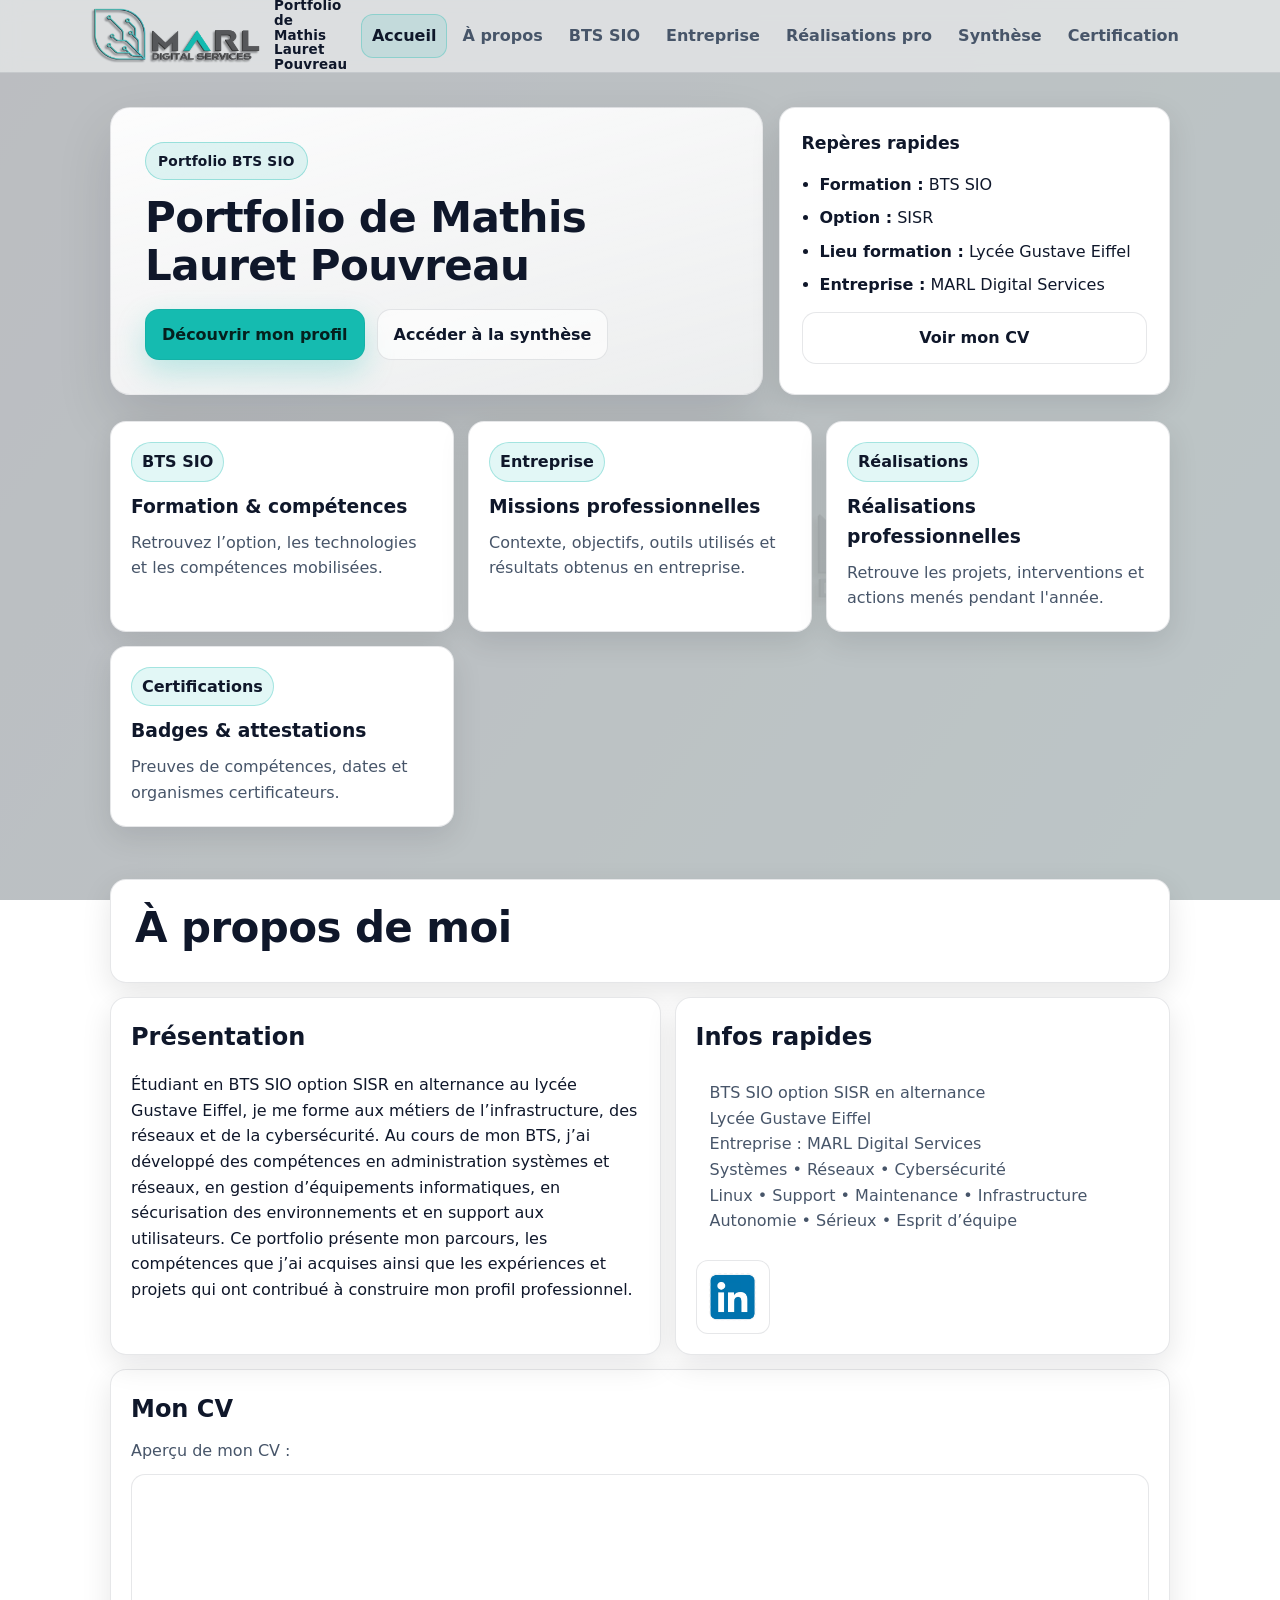
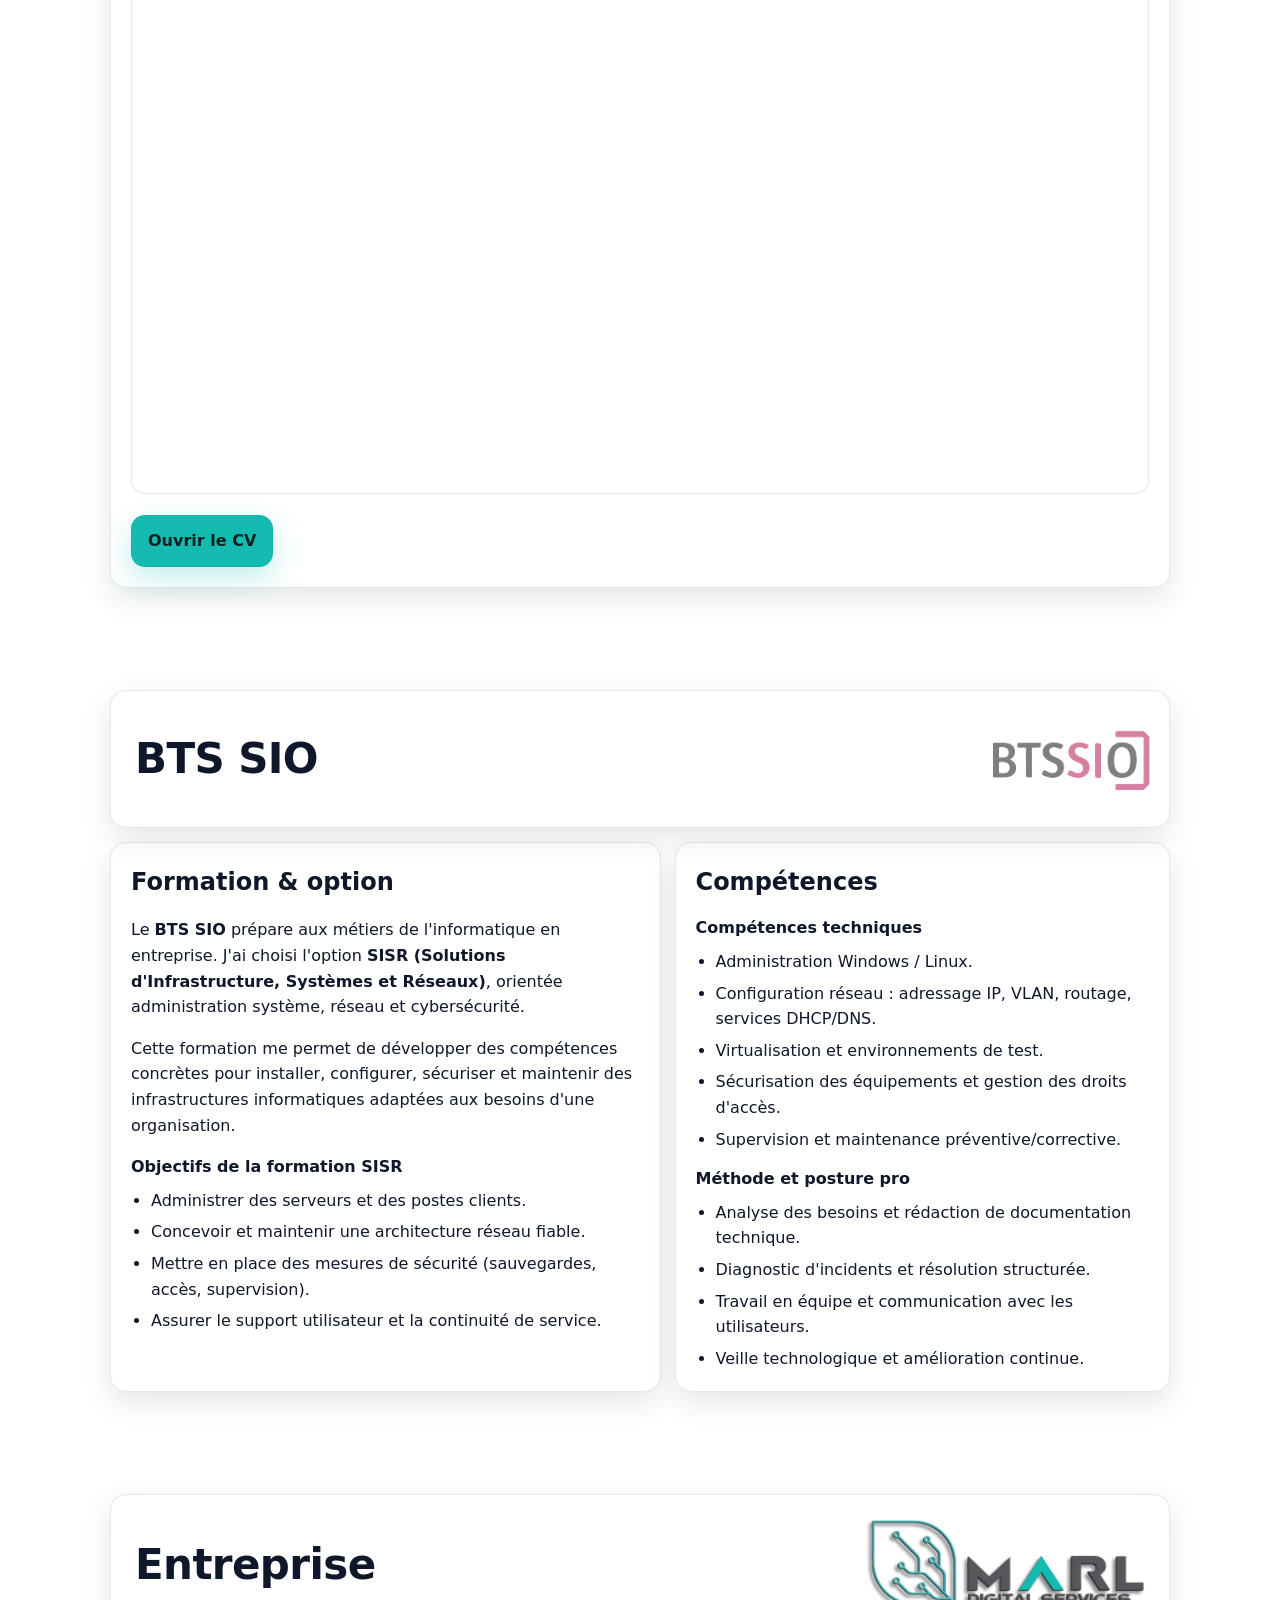
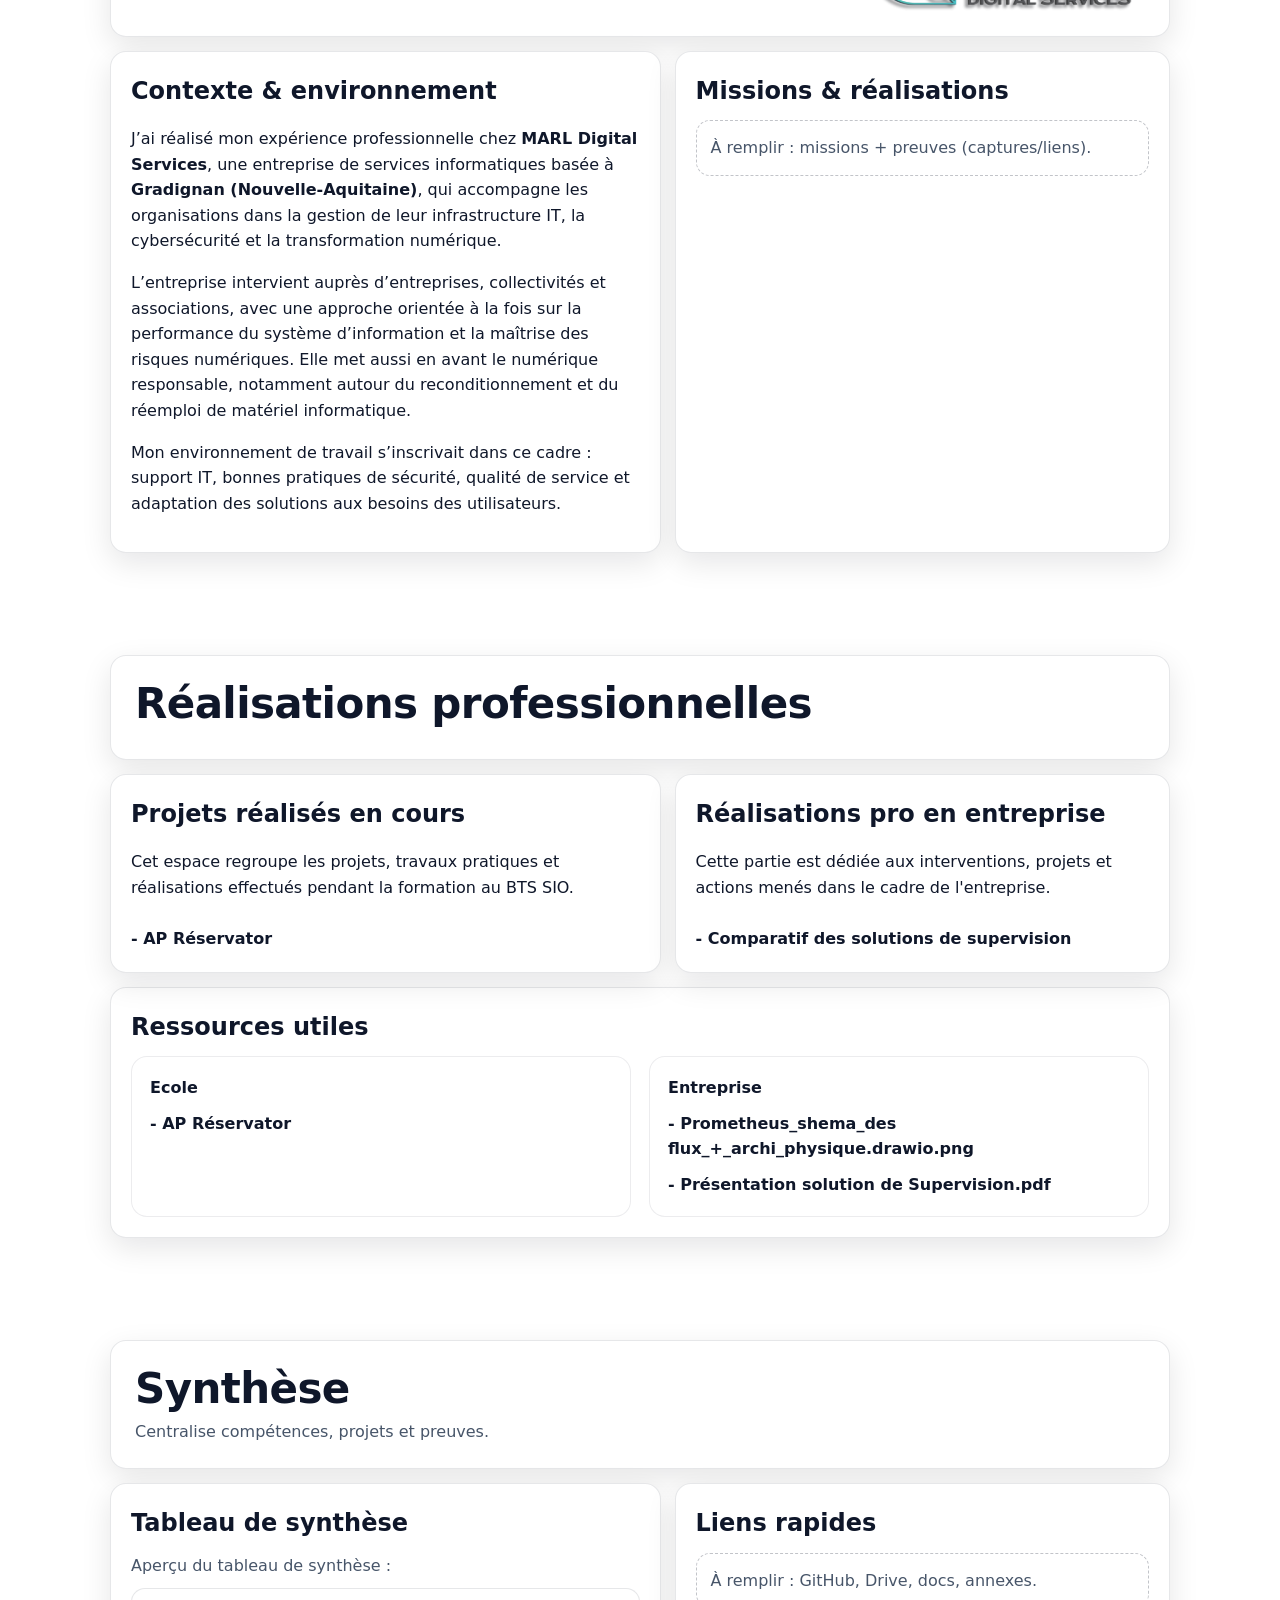
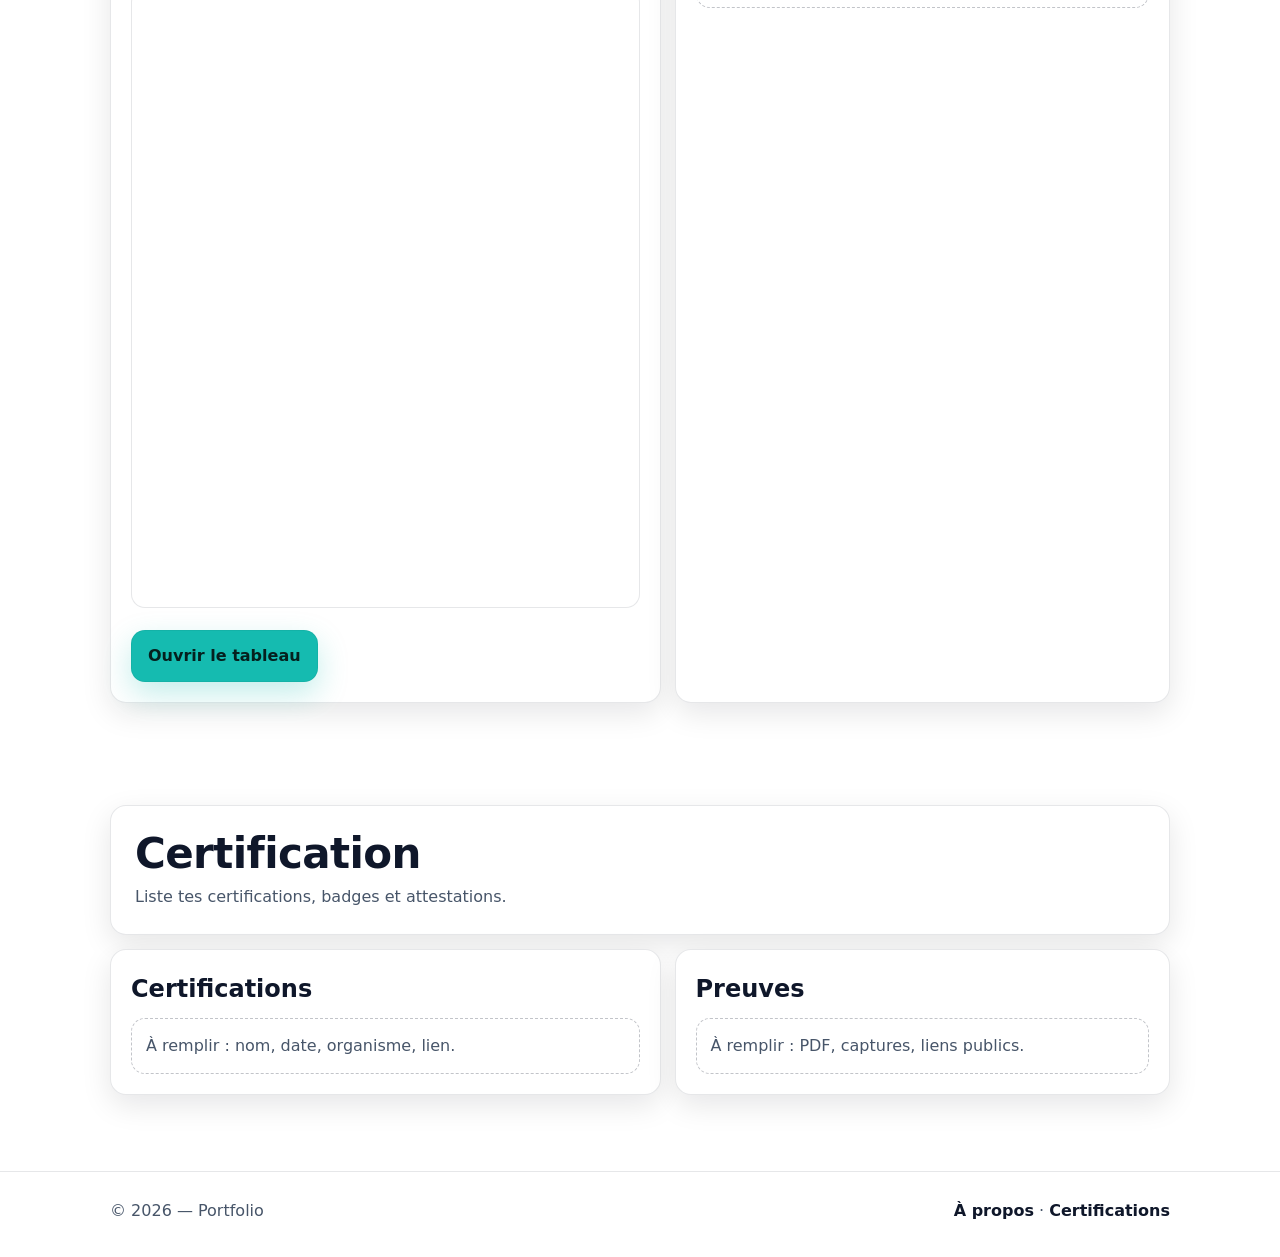
==== commit c4b1049c: "Mise à jour du portfolio" ====
--- a/index.html
+++ b/index.html
@@ -258,26 +258,20 @@
                     </aside>
                 </section>
 
-                <section class="card block project-resources" id="projets-cours">
-                    <h2>Projets réalisés en cours</h2>
-                    <p>
-                        Cette zone peut contenir les projets menés pendant la formation : travaux pratiques,
-                        projets techniques, ateliers, scripts, documentations et preuves associées.
-                    </p>
-                    <h3>AP Réservator</h3>
-                    <a class="project-link" href="assets/DOCUMENTATION AUDIT DU RESEAU DORSAL.docx" target="_blank" rel="noopener noreferrer">- DOCUMENTATION AUDIT DU RESEAU DORSAL.docx</a>
-                </section>
-
                 <section class="card block project-resources" id="projets-entreprise">
-                    <h2>Projets réalisés en entreprise</h2>
-                    <p>
-                        Cette zone peut contenir les actions et réalisations effectuées en entreprise : support,
-                        déploiements, interventions techniques, procédures, améliorations et résultats obtenus.
-                    </p>
-                    <h3>Comparatif des solutions de supervision</h3>
-                    <a class="project-link" href="assets/Prometheus_shema_des flux_+_archi_physique.drawio.png" target="_blank" rel="noopener noreferrer">- Prometheus_shema_des flux_+_archi_physique.drawio.png</a>
-                    <br />
-                    <a class="project-link" href="assets/Présentation solution de Supervision.pdf" target="_blank" rel="noopener noreferrer">- Présentation solution de Supervision.pdf</a>
+                    <h2>Ressources utiles</h2>
+                    <div class="resources-grid">
+                        <div class="resources-column">
+                            <h3>Ecole</h3>
+                            <a class="project-link" href="assets/DOCUMENTATION AUDIT DU RESEAU DORSAL.docx" target="_blank" rel="noopener noreferrer">- AP Réservator</a>
+                        </div>
+
+                        <div class="resources-column">
+                            <h3>Entreprise</h3>
+                            <a class="project-link" href="assets/Prometheus_shema_des flux_+_archi_physique.drawio.png" target="_blank" rel="noopener noreferrer">- Prometheus_shema_des flux_+_archi_physique.drawio.png</a>
+                            <a class="project-link" href="assets/Présentation solution de Supervision.pdf" target="_blank" rel="noopener noreferrer">- Présentation solution de Supervision.pdf</a>
+                        </div>
+                    </div>
                 </section>
             </div>
         </section>
--- a/styles.css
+++ b/styles.css
@@ -682,6 +682,27 @@
 
 .project-link:hover {
   color: var(--primary);
+}
+
+.resources-grid {
+  display: grid;
+  grid-template-columns: repeat(2, minmax(0, 1fr));
+  gap: 18px;
+}
+
+.resources-column {
+  padding: 18px;
+  border-radius: 16px;
+  background: rgba(255, 255, 255, .45);
+  border: 1px solid rgba(15, 23, 42, .08);
+}
+
+.resources-column h3 {
+  margin-top: 0;
+}
+
+.resources-column .project-link {
+  display: block;
 }
 
 .resource-image {
@@ -770,6 +791,10 @@
   .resource-preview {
     min-height: 460px;
   }
+
+  .resources-grid {
+    grid-template-columns: 1fr;
+  }
 }
 
 /* Footer */
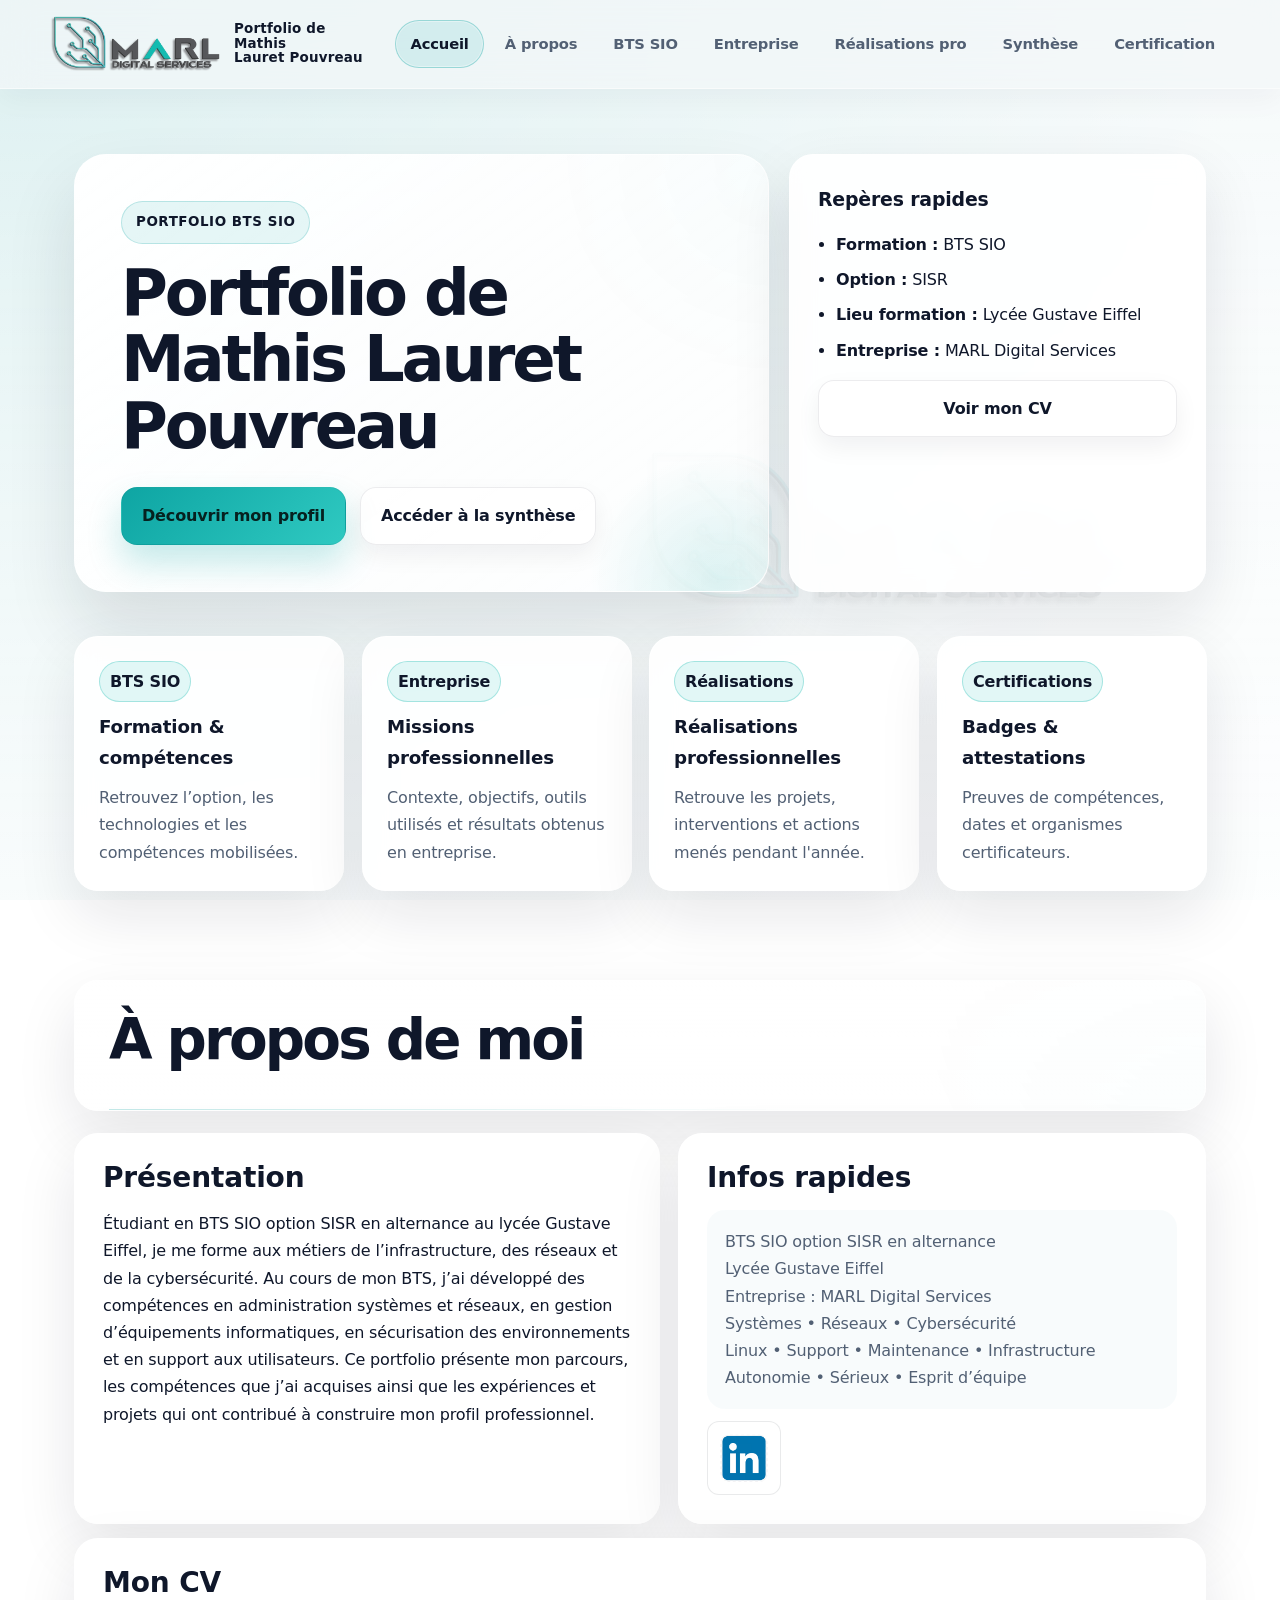
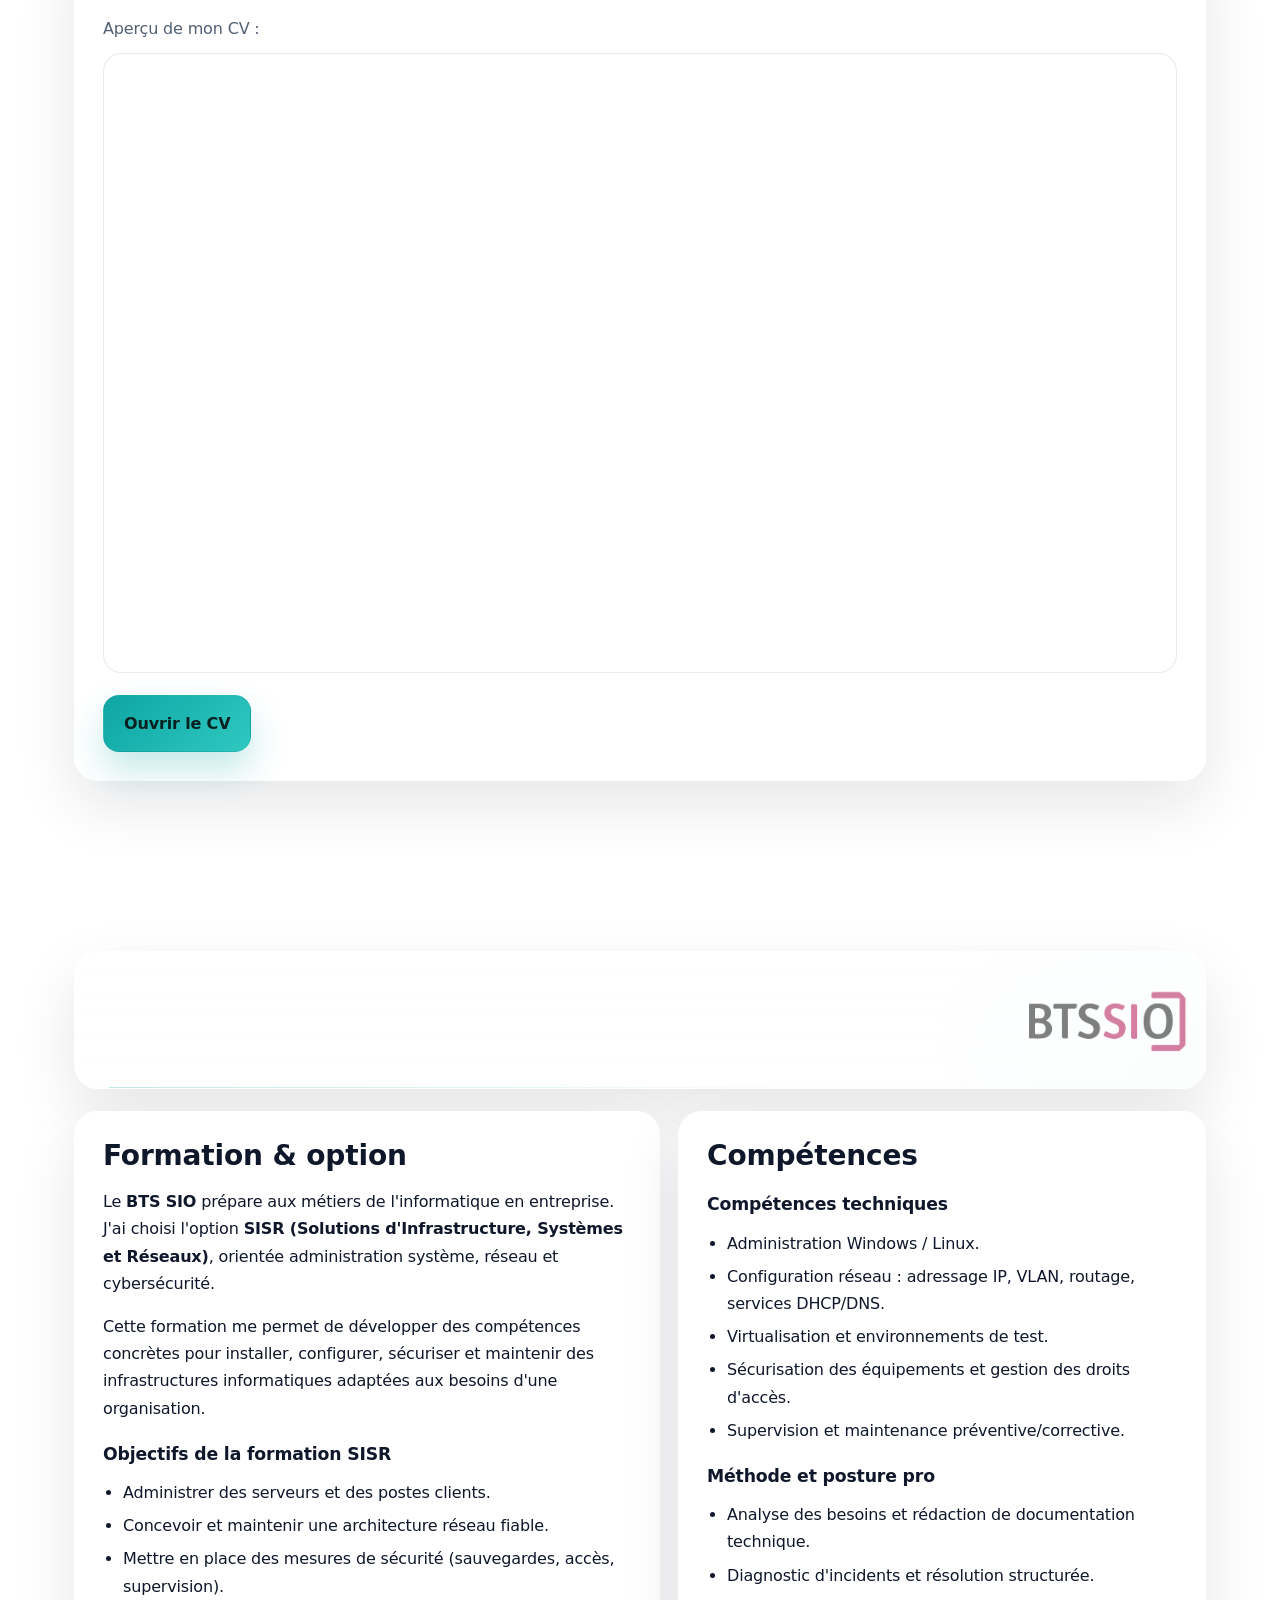
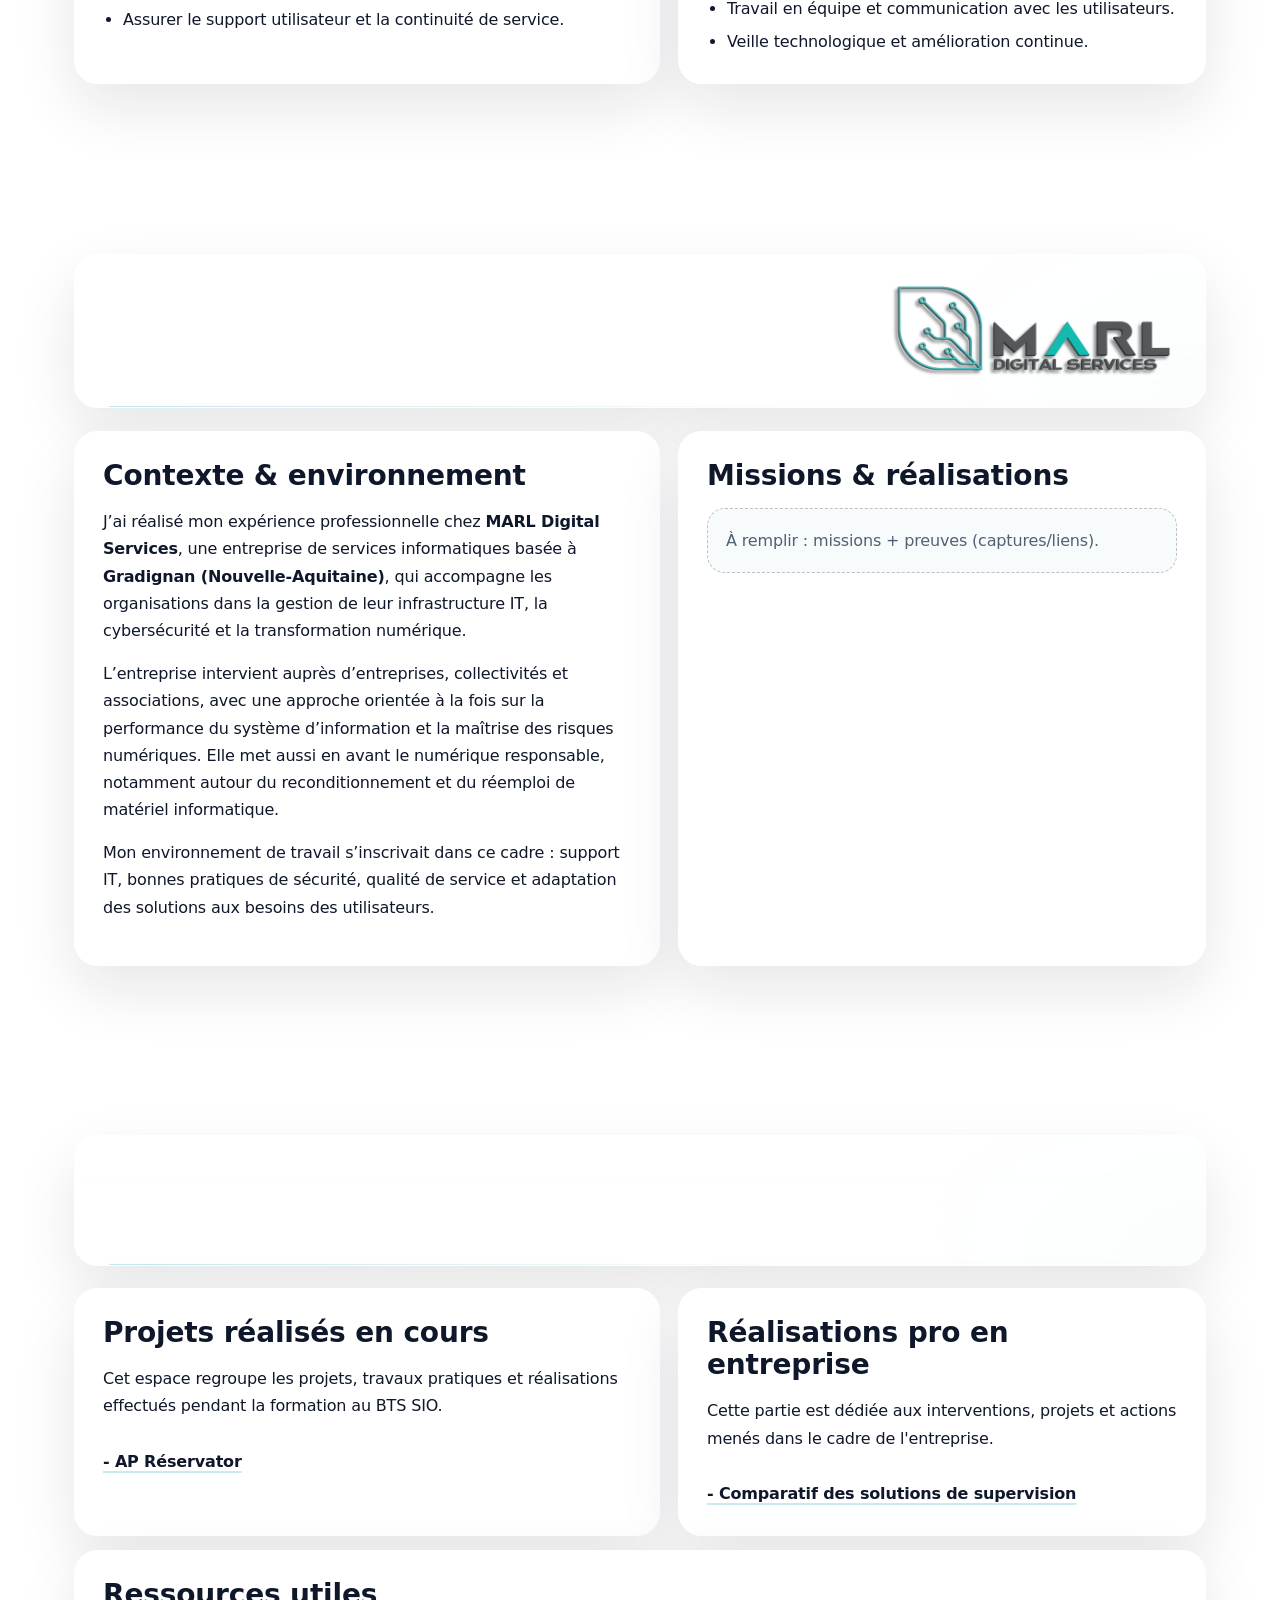
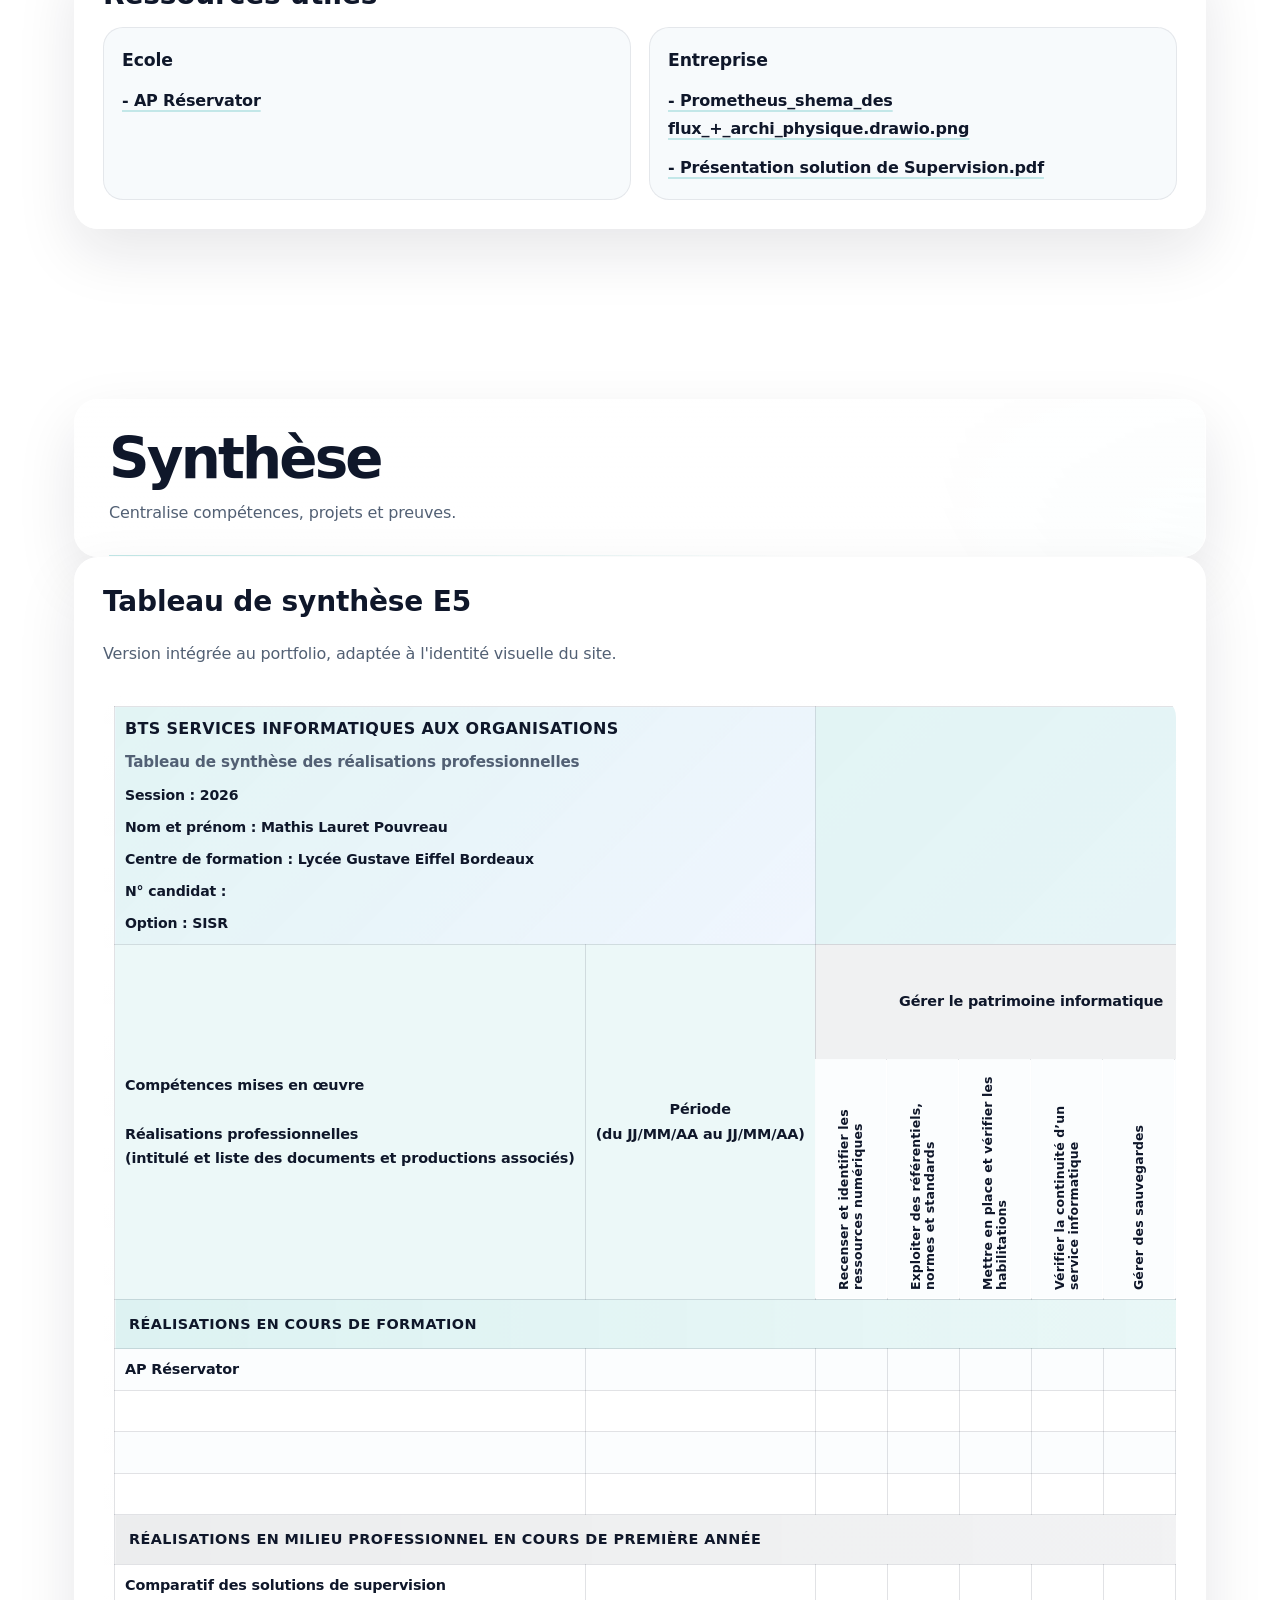
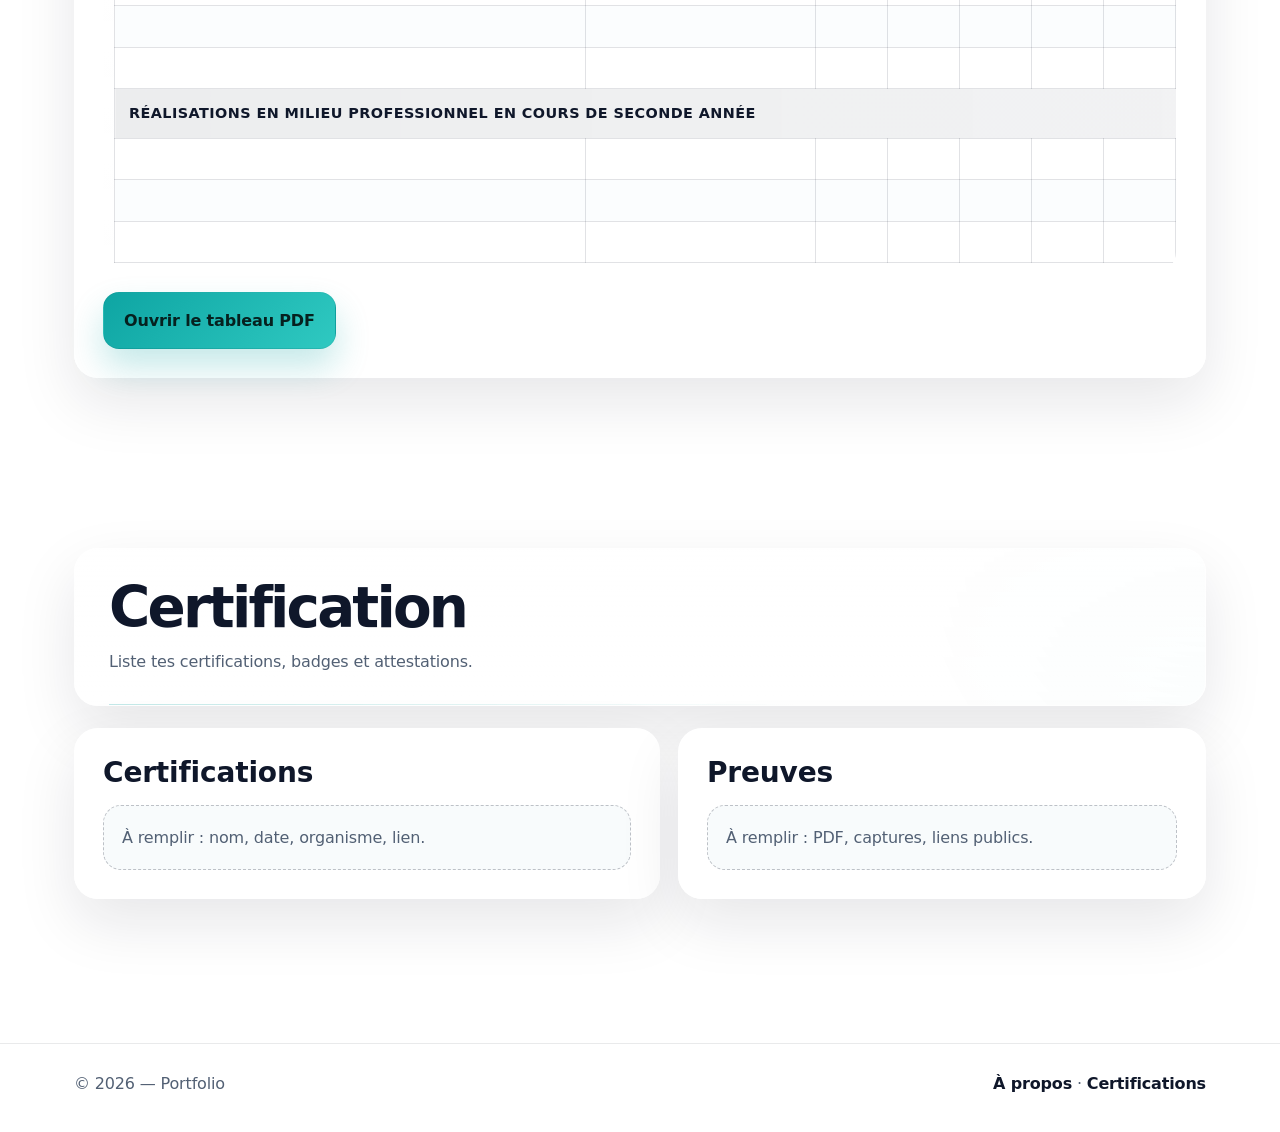
==== commit e80e5978: "Nouvelle version du portfolio" ====
--- a/index.html
+++ b/index.html
@@ -283,24 +283,98 @@
                     <p>Centralise compétences, projets et preuves.</p>
                 </section>
 
-                <section class="content">
-                    <div class="card block">
-                        <h2>Tableau de synthèse</h2>
-                        <p class="cv-text">Aperçu du tableau de synthèse :</p>
-                        <iframe
-                            class="synthese-preview"
-                            src="assets/tableau_synthese.pdf#view=FitH"
-                            title="Tableau de synthèse"
-                        ></iframe>
-                        <a class="btn primary" href="assets/tableau_synthese.pdf" target="_blank" rel="noopener noreferrer">Ouvrir le tableau</a>
-                    </div>
-
-                    <aside class="card block">
-                        <h2>Liens rapides</h2>
-                        <div class="placeholder">
-                            À remplir : GitHub, Drive, docs, annexes.
-                        </div>
-                    </aside>
+                <section class="card block synthese-table-block">
+                    <div class="synthese-table-intro">
+                        <h2>Tableau de synthèse E5</h2>
+                        <p class="cv-text">Version intégrée au portfolio, adaptée à l'identité visuelle du site.</p>
+                    </div>
+
+                    <div class="e5-wrapper">
+                        <table class="e5-table" aria-label="Tableau de synthèse des réalisations professionnelles E5">
+                            <thead>
+                                <tr class="e5-meta-row">
+                                    <th colspan="2" class="e5-meta-cell">
+                                        <div class="e5-meta-stack">
+                                            <div class="e5-meta-title">BTS SERVICES INFORMATIQUES AUX ORGANISATIONS</div>
+                                            <div class="e5-meta-subtitle">Tableau de synthèse des réalisations professionnelles</div>
+                                            <div class="e5-meta-line"><strong>Session :</strong> 2026</div>
+                                            <div class="e5-meta-line"><strong>Nom et prénom :</strong> Mathis Lauret Pouvreau</div>
+                                            <div class="e5-meta-line"><strong>Centre de formation :</strong> Lycée Gustave Eiffel Bordeaux</div>
+                                            <div class="e5-meta-line"><strong>N° candidat :</strong> </div>
+                                            <div class="e5-meta-line"><strong>Option :</strong> SISR</div>
+                                        </div>
+                                    </th>
+                                    <th colspan="22" class="e5-meta-spacer"></th>
+                                </tr>
+                                <tr>
+                                    <th rowspan="2" class="left-header">Compétences mises en œuvre<br><br>Réalisations professionnelles<br>(intitulé et liste des documents et productions associés)</th>
+                                    <th rowspan="2" class="period-header">Période<br>(du JJ/MM/AA au JJ/MM/AA)</th>
+                                    <th colspan="6" class="group-header">Gérer le patrimoine informatique</th>
+                                    <th colspan="3" class="group-header">Répondre aux incidents et aux demandes d’assistance et d’évolution</th>
+                                    <th colspan="3" class="group-header">Développer la présence en ligne de l’organisation</th>
+                                    <th colspan="3" class="group-header">Travailler en mode projet</th>
+                                    <th colspan="3" class="group-header">Mettre à disposition des utilisateurs un service informatique</th>
+                                    <th colspan="4" class="group-header">Organiser son développement professionnel</th>
+                                </tr>
+                                <tr>
+                                    <th scope="col" class="rotate">Recenser et identifier les ressources numériques</th>
+                                    <th scope="col" class="rotate">Exploiter des référentiels, normes et standards</th>
+                                    <th scope="col" class="rotate">Mettre en place et vérifier les habilitations</th>
+                                    <th scope="col" class="rotate">Vérifier la continuité d’un service informatique</th>
+                                    <th scope="col" class="rotate">Gérer des sauvegardes</th>
+                                    <th scope="col" class="rotate">Vérifier le respect des règles d’utilisation</th>
+                                    <th scope="col" class="rotate">Collecter, suivre et orienter des demandes</th>
+                                    <th scope="col" class="rotate">Traiter des demandes réseau, système et applicatives</th>
+                                    <th scope="col" class="rotate">Traiter des demandes concernant les applications</th>
+                                    <th scope="col" class="rotate">Participer à la valorisation de l’image de l’organisation</th>
+                                    <th scope="col" class="rotate">Référencer les services en ligne et mesurer leur visibilité</th>
+                                    <th scope="col" class="rotate">Participer à l’évolution d’un site Web</th>
+                                    <th scope="col" class="rotate">Analyser les objectifs et l’organisation d’un projet</th>
+                                    <th scope="col" class="rotate">Planifier les activités</th>
+                                    <th scope="col" class="rotate">Évaluer les indicateurs de suivi d’un projet</th>
+                                    <th scope="col" class="rotate">Réaliser les tests d’intégration et d’acceptation</th>
+                                    <th scope="col" class="rotate">Déployer un service</th>
+                                    <th scope="col" class="rotate">Accompagner les utilisateurs</th>
+                                    <th scope="col" class="rotate">Mettre en place son environnement d’apprentissage</th>
+                                    <th scope="col" class="rotate">Mettre en œuvre des outils de veille</th>
+                                    <th scope="col" class="rotate">Gérer son identité professionnelle</th>
+                                    <th scope="col" class="rotate">Développer son projet professionnel</th>
+                                </tr>
+                            </thead>
+                            <tbody>
+                                <tr class="section-row">
+                                    <td colspan="24">Réalisations en cours de formation</td>
+                                </tr>
+                                <tr class="blank-row"><td>AP Réservator</td><td></td><td></td><td></td><td></td><td></td><td></td><td></td><td></td><td></td><td></td><td></td><td></td><td></td><td></td><td></td><td></td><td></td><td></td><td></td><td></td><td></td><td></td><td></td></tr>
+                                <tr class="blank-row"><td>&nbsp;</td><td></td><td></td><td></td><td></td><td></td><td></td><td></td><td></td><td></td><td></td><td></td><td></td><td></td><td></td><td></td><td></td><td></td><td></td><td></td><td></td><td></td><td></td><td></td></tr>
+                                <tr class="blank-row"><td>&nbsp;</td><td></td><td></td><td></td><td></td><td></td><td></td><td></td><td></td><td></td><td></td><td></td><td></td><td></td><td></td><td></td><td></td><td></td><td></td><td></td><td></td><td></td><td></td><td></td></tr>
+                                <tr class="blank-row"><td>&nbsp;</td><td></td><td></td><td></td><td></td><td></td><td></td><td></td><td></td><td></td><td></td><td></td><td></td><td></td><td></td><td></td><td></td><td></td><td></td><td></td><td></td><td></td><td></td><td></td></tr>
+                                <tr class="section-row secondary">
+                                    <td colspan="24">Réalisations en milieu professionnel en cours de première année</td>
+                                </tr>
+                                <tr class="blank-row">
+                                    <td>Comparatif des solutions de supervision</td>
+                                    <td></td>
+                                    <td></td><td></td><td></td><td></td><td></td><td></td>
+                                    <td></td><td></td><td></td>
+                                    <td class="e5-check">✓</td><td></td><td></td>
+                                    <td></td><td></td><td></td>
+                                    <td></td><td></td><td></td>
+                                    <td></td><td></td><td></td><td></td>
+                                </tr>
+                                <tr class="blank-row"><td>&nbsp;</td><td></td><td></td><td></td><td></td><td></td><td></td><td></td><td></td><td></td><td></td><td></td><td></td><td></td><td></td><td></td><td></td><td></td><td></td><td></td><td></td><td></td><td></td><td></td></tr>
+                                <tr class="blank-row"><td>&nbsp;</td><td></td><td></td><td></td><td></td><td></td><td></td><td></td><td></td><td></td><td></td><td></td><td></td><td></td><td></td><td></td><td></td><td></td><td></td><td></td><td></td><td></td><td></td><td></td></tr>
+                                <tr class="section-row secondary">
+                                    <td colspan="24">Réalisations en milieu professionnel en cours de seconde année</td>
+                                </tr>
+                                <tr class="blank-row"><td>&nbsp;</td><td></td><td></td><td></td><td></td><td></td><td></td><td></td><td></td><td></td><td></td><td></td><td></td><td></td><td></td><td></td><td></td><td></td><td></td><td></td><td></td><td></td><td></td><td></td></tr>
+                                <tr class="blank-row"><td>&nbsp;</td><td></td><td></td><td></td><td></td><td></td><td></td><td></td><td></td><td></td><td></td><td></td><td></td><td></td><td></td><td></td><td></td><td></td><td></td><td></td><td></td><td></td><td></td><td></td></tr>
+                                <tr class="blank-row"><td>&nbsp;</td><td></td><td></td><td></td><td></td><td></td><td></td><td></td><td></td><td></td><td></td><td></td><td></td><td></td><td></td><td></td><td></td><td></td><td></td><td></td><td></td><td></td><td></td><td></td></tr>
+                            </tbody>
+                        </table>
+                    </div>
+
+                    <a class="btn primary synthese-download" href="assets/tableau_synthese.pdf" target="_blank" rel="noopener noreferrer">Ouvrir le tableau PDF</a>
                 </section>
             </div>
         </section>
--- a/styles.css
+++ b/styles.css
@@ -1,14 +1,22 @@
-:root {
-  --primary: #15bbb0;
-  --bg: #e1e3e5;
-  --text: #0f172a;
-  --muted: #475569;
-  --card: #ffffff;
-  --border: rgba(15, 23, 42, .10);
-  --shadow: 0 10px 30px rgba(2, 6, 23, .10);
-  --radius: 16px;
-  --max: 1100px;
-}
+:root {
+  --primary: #0ea5a3;
+  --primary-dark: #0b7c7a;
+  --primary-soft: rgba(14, 165, 163, .12);
+  --bg: #f3f7f8;
+  --bg-soft: #fbfdfe;
+  --text: #0f172a;
+  --muted: #526074;
+  --card: rgba(255, 255, 255, .9);
+  --card-strong: rgba(255, 255, 255, .96);
+  --border: rgba(15, 23, 42, .09);
+  --border-strong: rgba(15, 23, 42, .14);
+  --shadow: 0 24px 60px rgba(15, 23, 42, .10);
+  --shadow-soft: 0 16px 35px rgba(15, 23, 42, .08);
+  --radius: 24px;
+  --radius-sm: 18px;
+  --max: 1180px;
+  --header-offset: 112px;
+}
 
 * {
   box-sizing: border-box;
@@ -24,10 +32,11 @@
 }
 
 body {
-  font-family: ui-sans-serif, system-ui, -apple-system, Segoe UI, Roboto, Arial, "Noto Sans";
+  font-family: "Segoe UI", "SF Pro Text", ui-sans-serif, system-ui, -apple-system, Roboto, Arial, "Noto Sans";
   background: #ffffff;
   color: var(--text);
-  line-height: 1.6;
+  line-height: 1.7;
+  letter-spacing: -.01em;
 }
 
 a {
@@ -35,40 +44,78 @@
   text-decoration: none;
 }
 
-.container {
-  max-width: var(--max);
-  margin: 0 auto;
-  padding: 0 20px;
-}
+.container {
+  max-width: var(--max);
+  margin: 0 auto;
+  padding: 0 24px;
+}
+
+/* Reveal animations */
+.reveal {
+  opacity: 0;
+  transform: translate3d(0, 28px, 0);
+  transition:
+    opacity .72s cubic-bezier(.22, 1, .36, 1),
+    transform .72s cubic-bezier(.22, 1, .36, 1);
+  will-change: opacity, transform;
+}
+
+.reveal-left {
+  transform: translate3d(-28px, 0, 0);
+}
+
+.reveal-right {
+  transform: translate3d(28px, 0, 0);
+}
+
+.reveal-soft {
+  transform: translate3d(0, 18px, 0);
+}
+
+.reveal.is-visible {
+  opacity: 1;
+  transform: translate3d(0, 0, 0);
+}
+
+.reveal-stagger {
+  transition-delay: var(--reveal-delay, 0ms);
+}
 
 /* Header / Nav */
-.header {
-  position: sticky;
-  top: 0;
-  z-index: 50;
-  background: rgba(225, 227, 229, .86);
-  backdrop-filter: blur(10px);
-  border-bottom: 1px solid var(--border);
-}
+.header {
+  position: fixed;
+  top: 0;
+  left: 0;
+  width: 100%;
+  z-index: 50;
+  background: rgba(243, 247, 248, .72);
+  backdrop-filter: blur(18px);
+  -webkit-backdrop-filter: blur(18px);
+  border-bottom: 1px solid rgba(255, 255, 255, .55);
+  box-shadow: 0 10px 30px rgba(15, 23, 42, .04);
+}
 
 .nav {
   display: flex;
   align-items: center;
   justify-content: space-between;
+  gap: 18px;
+  min-height: 88px;
+  padding: 12px 0;
+  flex-wrap: nowrap;
+}
+
+body {
+  padding-top: var(--header-offset);
+}
+
+.brand {
+  display: flex;
+  align-items: center;
   gap: 14px;
-  height: 72px;
-  min-height: 72px;
-  padding: 0;
-  flex-wrap: nowrap;
-}
-
-.brand {
-  display: flex;
-  align-items: center;
-  gap: 12px;
-  font-weight: 900;
-  letter-spacing: .2px;
-}
+  font-weight: 900;
+  letter-spacing: .2px;
+}
 
 .logo {
   width: 44px;
@@ -88,9 +135,12 @@
   inset: 0;
   z-index: 0;
   pointer-events: none;
-  background: linear-gradient(125deg, #0b1220, #0f2f33, #0b253b, #1b2a46);
+  background:
+    radial-gradient(circle at top left, rgba(14, 165, 163, .35), transparent 28%),
+    radial-gradient(circle at top right, rgba(59, 130, 246, .20), transparent 26%),
+    linear-gradient(135deg, #d7e7ea, #eef6f8 42%, #ecf3f6 100%);
   background-size: 280% 280%;
-  animation: bgGradientMove 14s ease infinite;
+  animation: bgGradientMove 10s ease infinite;
 }
 
 .bg-overlay {
@@ -98,7 +148,9 @@
   inset: 0;
   z-index: 1;
   pointer-events: none;
-  background: rgba(255, 255, 255, .72);
+  background:
+    linear-gradient(180deg, rgba(255, 255, 255, .34), rgba(255, 255, 255, .72)),
+    rgba(255, 255, 255, .52);
 }
 
 .bg-logo-float {
@@ -107,13 +159,12 @@
   top: 50%;
   width: min(38vw, 520px);
   z-index: 2;
-  opacity: .12;
+  opacity: .08;
   pointer-events: none;
   user-select: none;
-  animation: bgLogoFloat 12s ease-in-out infinite alternate;
-}
-
-.header,
+  animation: bgLogoFloat 10s ease-in-out infinite alternate;
+}
+
 main,
 .footer {
   position: relative;
@@ -136,7 +187,7 @@
 .brand-home-title {
   display: grid;
   max-width: 300px;
-  font-size: clamp(.82rem, 1.05vw, .98rem);
+  font-size: clamp(.84rem, 1vw, 1rem);
   font-weight: 900;
   line-height: 1.15;
   letter-spacing: .2px;
@@ -147,38 +198,54 @@
 }
 
 .home-main {
-  padding-bottom: 26px;
+  padding-bottom: 72px;
 }
 
 .home-hero {
-  padding: 34px 0 20px;
+  padding: 42px 0 26px;
 }
 
 .home-hero-grid {
   display: grid;
   grid-template-columns: 1.25fr .75fr;
-  gap: 16px;
+  gap: 20px;
   align-items: stretch;
 }
 
 .home-hero-main {
-  padding: 34px;
-  border: 1px solid rgba(15, 23, 42, .08);
-  border-radius: 20px;
-  background: linear-gradient(165deg, rgba(255, 255, 255, .96), rgba(255, 255, 255, .72));
-  box-shadow: 0 24px 55px rgba(2, 6, 23, .12);
+  position: relative;
+  padding: 46px;
+  overflow: hidden;
+  border: 1px solid rgba(255, 255, 255, .7);
+  border-radius: 32px;
+  background:
+    linear-gradient(145deg, rgba(255, 255, 255, .96), rgba(255, 255, 255, .78)),
+    radial-gradient(circle at top right, rgba(14, 165, 163, .14), transparent 28%);
+  box-shadow: 0 36px 70px rgba(15, 23, 42, .12);
+}
+
+.home-hero-main::before {
+  content: "";
+  position: absolute;
+  inset: auto -80px -120px auto;
+  width: 260px;
+  height: 260px;
+  border-radius: 50%;
+  background: radial-gradient(circle, rgba(14, 165, 163, .14), transparent 70%);
+  pointer-events: none;
 }
 
 .home-kicker {
   display: inline-flex;
   margin: 0;
-  padding: 7px 12px;
+  padding: 9px 14px;
   border-radius: 999px;
-  border: 1px solid rgba(21, 187, 176, .35);
-  background: rgba(21, 187, 176, .12);
+  border: 1px solid rgba(14, 165, 163, .22);
+  background: rgba(14, 165, 163, .10);
   font-weight: 850;
-  font-size: .86rem;
-  letter-spacing: .2px;
+  font-size: .84rem;
+  letter-spacing: .04em;
+  text-transform: uppercase;
 }
 
 .home-subtitle {
@@ -189,16 +256,17 @@
 }
 
 .home-side {
-  padding: 22px;
+  padding: 28px;
   display: flex;
   flex-direction: column;
-  gap: 14px;
-  background: rgba(255, 255, 255, .92);
+  gap: 16px;
+  background: linear-gradient(180deg, rgba(255, 255, 255, .92), rgba(255, 255, 255, .82));
+  border: 1px solid rgba(255, 255, 255, .72);
 }
 
 .home-side h2 {
   margin: 0;
-  font-size: 1.08rem;
+  font-size: 1.18rem;
 }
 
 .home-side ul {
@@ -209,40 +277,43 @@
 }
 
 .home-links {
-  padding: 6px 0 18px;
+  padding: 18px 0 36px;
 }
 
 .scroll-section {
-  scroll-margin-top: 96px;
+  scroll-margin-top: calc(var(--header-offset) + 6px);
 }
 
 .page.scroll-section {
-  padding-top: 34px;
+  padding-top: 54px;
 }
 
 .scroll-section + .scroll-section {
-  margin-top: 18px;
+  margin-top: 44px;
 }
 
 .home-cards {
   display: grid;
-  grid-template-columns: repeat(3, 1fr);
-  gap: 14px;
+  grid-template-columns: repeat(4, minmax(0, 1fr));
+  gap: 18px;
 }
 
 .home-card {
-  padding: 20px;
-  transition: transform .2s ease, box-shadow .2s ease, border-color .2s ease;
+  padding: 24px;
+  min-height: 220px;
+  transition: transform .22s ease, box-shadow .22s ease, border-color .22s ease, background .22s ease;
 }
 
 .home-card:hover {
-  transform: translateY(-3px);
-  border-color: rgba(21, 187, 176, .35);
-  box-shadow: 0 18px 40px rgba(2, 6, 23, .14);
+  transform: translateY(-6px);
+  border-color: rgba(14, 165, 163, .28);
+  background: linear-gradient(180deg, rgba(255, 255, 255, .98), rgba(255, 255, 255, .92));
+  box-shadow: 0 24px 44px rgba(15, 23, 42, .12);
 }
 
 .home-card h3 {
-  margin: 0 0 8px;
+  margin: 0 0 10px;
+  font-size: 1.14rem;
 }
 
 .home-card p {
@@ -256,11 +327,15 @@
   }
 
   .home-cards {
-    grid-template-columns: 1fr;
+    grid-template-columns: repeat(2, minmax(0, 1fr));
   }
 }
 
 @media (max-width: 620px) {
+  .container {
+    padding: 0 16px;
+  }
+
   .logo-home {
     width: 142px;
     height: 46px;
@@ -272,7 +347,11 @@
   }
 
   .home-hero-main {
-    padding: 24px;
+    padding: 28px;
+  }
+
+  .home-cards {
+    grid-template-columns: 1fr;
   }
 }
 
@@ -295,6 +374,19 @@
   .bg-logo-float {
     animation: none;
   }
+
+  html {
+    scroll-behavior: auto;
+  }
+
+  .reveal,
+  .reveal-left,
+  .reveal-right,
+  .reveal-soft {
+    opacity: 1;
+    transform: none;
+    transition: none;
+  }
 }
 
 .brand span {
@@ -310,7 +402,7 @@
 
 .menu {
   display: flex;
-  gap: 4px;
+  gap: 6px;
   flex-wrap: nowrap;
   justify-content: flex-end;
   flex: 0 1 auto;
@@ -319,25 +411,27 @@
 
 .menu a {
   font-weight: 750;
-  padding: 8px 10px;
-  font-size: clamp(1rem, .85vw, 1.07rem);
-  border-radius: 12px;
+  padding: 10px 14px;
+  font-size: clamp(.92rem, .82vw, 1rem);
+  border-radius: 999px;
   color: var(--muted);
   border: 1px solid transparent;
-  transition: .18s ease;
+  transition: color .18s ease, background .18s ease, border-color .18s ease, transform .18s ease;
   white-space: nowrap;
-}
-
-.menu a:hover {
-  color: var(--text);
-  border-color: var(--border);
-  background: rgba(255, 255, 255, .55);
-}
-
+}
+
+.menu a:hover {
+  color: var(--text);
+  border-color: rgba(15, 23, 42, .08);
+  background: rgba(255, 255, 255, .7);
+  transform: translateY(-1px);
+}
+
 .menu a.active {
   color: var(--text);
-  background: rgba(21, 187, 176, .12);
-  border-color: rgba(21, 187, 176, .30);
+  background: rgba(14, 165, 163, .12);
+  border-color: rgba(14, 165, 163, .30);
+  box-shadow: inset 0 0 0 1px rgba(255, 255, 255, .35);
 }
 
 @media (max-width: 980px) {
@@ -348,12 +442,13 @@
 }
 
 /* Cards / sections */
-.card {
-  background: var(--card);
-  border: 1px solid var(--border);
-  border-radius: var(--radius);
-  box-shadow: var(--shadow);
-}
+.card {
+  background: var(--card);
+  border: 1px solid rgba(255, 255, 255, .72);
+  border-radius: var(--radius);
+  box-shadow: var(--shadow);
+  backdrop-filter: blur(12px);
+}
 
 .hero {
   padding: 34px 0 18px;
@@ -395,12 +490,12 @@
   box-shadow: 0 0 0 6px rgba(21, 187, 176, .18);
 }
 
-h1 {
-  margin: 14px 0 8px;
-  font-size: clamp(28px, 4vw, 42px);
-  line-height: 1.15;
-  letter-spacing: -0.6px;
-}
+h1 {
+  margin: 16px 0 10px;
+  font-size: clamp(2.5rem, 5vw, 4.35rem);
+  line-height: 1.04;
+  letter-spacing: -0.05em;
+}
 
 .subtitle {
   margin: 0;
@@ -409,40 +504,43 @@
   max-width: 62ch;
 }
 
-.actions {
-  display: flex;
-  flex-wrap: wrap;
-  gap: 12px;
-  margin-top: 18px;
-}
-
-.btn {
-  display: inline-flex;
-  align-items: center;
-  justify-content: center;
-  gap: 10px;
-  padding: 12px 16px;
-  border-radius: 14px;
-  border: 1px solid var(--border);
-  background: #fff;
-  font-weight: 900;
-  transition: .18s ease;
-}
-
-.btn:hover {
-  transform: translateY(-1px);
-}
-
-.btn.primary {
-  background: var(--primary);
-  border-color: rgba(0, 0, 0, .05);
-  color: #05201e;
-  box-shadow: 0 12px 30px rgba(21, 187, 176, .25);
-}
-
-.btn.ghost {
-  background: rgba(255, 255, 255, .65);
-}
+.actions {
+  display: flex;
+  flex-wrap: wrap;
+  gap: 14px;
+  margin-top: 28px;
+}
+
+.btn {
+  display: inline-flex;
+  align-items: center;
+  justify-content: center;
+  gap: 10px;
+  padding: 14px 20px;
+  border-radius: 16px;
+  border: 1px solid rgba(15, 23, 42, .08);
+  background: rgba(255, 255, 255, .88);
+  font-weight: 900;
+  letter-spacing: -.01em;
+  transition: transform .18s ease, box-shadow .18s ease, border-color .18s ease, background .18s ease;
+  box-shadow: 0 10px 24px rgba(15, 23, 42, .06);
+}
+
+.btn:hover {
+  transform: translateY(-2px);
+  box-shadow: 0 16px 30px rgba(15, 23, 42, .09);
+}
+
+.btn.primary {
+  background: linear-gradient(135deg, var(--primary), #2fc9c1);
+  border-color: rgba(0, 0, 0, .05);
+  color: #06211f;
+  box-shadow: 0 18px 34px rgba(14, 165, 163, .24);
+}
+
+.btn.ghost {
+  background: rgba(255, 255, 255, .72);
+}
 
 .hero-side {
   padding: 18px;
@@ -513,21 +611,38 @@
 }
 
 /* Pages */
-.page {
-  padding: 26px 0 50px;
-}
-
-.page-header {
-  padding: 24px;
-}
-
+.page {
+  padding: 32px 0 72px;
+}
+
+.page-header {
+  position: relative;
+  padding: 30px 34px;
+  overflow: hidden;
+  background:
+    linear-gradient(180deg, rgba(255, 255, 255, .96), rgba(255, 255, 255, .84)),
+    radial-gradient(circle at top right, rgba(14, 165, 163, .12), transparent 28%);
+}
+
 .page-header h1 {
-  margin: 0 0 6px;
+  margin: 0 0 10px;
+  font-size: clamp(2.2rem, 4.4vw, 3.65rem);
 }
 
 .page-header p {
   margin: 0;
   color: var(--muted);
+  max-width: 72ch;
+}
+
+.page-header::after {
+  content: "";
+  position: absolute;
+  left: 34px;
+  right: 34px;
+  bottom: 0;
+  height: 1px;
+  background: linear-gradient(90deg, rgba(14, 165, 163, .25), transparent 65%);
 }
 
 .bts-header {
@@ -573,12 +688,12 @@
   object-fit: contain;
 }
 
-.content {
-  margin-top: 14px;
-  display: grid;
-  grid-template-columns: 1fr .9fr;
-  gap: 14px;
-}
+.content {
+  margin-top: 22px;
+  display: grid;
+  grid-template-columns: 1fr .9fr;
+  gap: 18px;
+}
 
 @media (max-width: 980px) {
   .content {
@@ -603,17 +718,20 @@
   }
 }
 
-.block {
-  padding: 20px;
-}
-
+.block {
+  padding: 28px;
+  background: var(--card-strong);
+}
+
 .block h2 {
-  margin: 0 0 10px;
+  margin: 0 0 16px;
+  font-size: 1.75rem;
+  line-height: 1.15;
 }
 
 .block h3 {
-  margin: 14px 0 8px;
-  font-size: 1rem;
+  margin: 18px 0 10px;
+  font-size: 1.08rem;
 }
 
 .block ul {
@@ -627,10 +745,10 @@
 
 .placeholder {
   border: 1px dashed rgba(15, 23, 42, .25);
-  border-radius: 14px;
-  padding: 14px;
+  border-radius: 18px;
+  padding: 18px;
   color: var(--muted);
-  background: rgba(255, 255, 255, .5);
+  background: rgba(248, 251, 252, .9);
 }
 
 .info-placeholder {
@@ -645,18 +763,18 @@
 
 .project-card {
   display: block;
-  padding: 20px;
-  border-radius: 16px;
-  border: 1px solid var(--border);
-  background: rgba(255, 255, 255, .9);
-  box-shadow: var(--shadow);
+  padding: 22px;
+  border-radius: 20px;
+  border: 1px solid rgba(15, 23, 42, .08);
+  background: rgba(255, 255, 255, .88);
+  box-shadow: var(--shadow-soft);
   transition: transform .18s ease, box-shadow .18s ease, border-color .18s ease;
 }
 
 .project-card:hover {
-  transform: translateY(-2px);
-  border-color: rgba(21, 187, 176, .35);
-  box-shadow: 0 18px 40px rgba(2, 6, 23, .14);
+  transform: translateY(-4px);
+  border-color: rgba(14, 165, 163, .25);
+  box-shadow: 0 22px 40px rgba(15, 23, 42, .10);
 }
 
 .project-card h3 {
@@ -675,13 +793,18 @@
 
 .project-link {
   display: inline-block;
-  margin-top: 10px;
+  margin-top: 12px;
   font-weight: 800;
   color: var(--text);
+  text-decoration: underline;
+  text-decoration-color: rgba(14, 165, 163, .22);
+  text-decoration-thickness: 2px;
+  text-underline-offset: 4px;
 }
 
 .project-link:hover {
-  color: var(--primary);
+  color: var(--primary-dark);
+  text-decoration-color: rgba(14, 165, 163, .48);
 }
 
 .resources-grid {
@@ -692,8 +815,8 @@
 
 .resources-column {
   padding: 18px;
-  border-radius: 16px;
-  background: rgba(255, 255, 255, .45);
+  border-radius: 20px;
+  background: rgba(247, 250, 252, .92);
   border: 1px solid rgba(15, 23, 42, .08);
 }
 
@@ -709,7 +832,7 @@
   width: 100%;
   display: block;
   border: 1px solid var(--border);
-  border-radius: 14px;
+  border-radius: 18px;
   margin-bottom: 14px;
   background: #fff;
 }
@@ -718,7 +841,7 @@
   width: 100%;
   min-height: 620px;
   border: 1px solid var(--border);
-  border-radius: 14px;
+  border-radius: 18px;
   margin-bottom: 14px;
   background: #fff;
 }
@@ -765,7 +888,7 @@
   width: 100%;
   min-height: 620px;
   border: 1px solid var(--border);
-  border-radius: 14px;
+  border-radius: 18px;
   margin-bottom: 14px;
   background: #fff;
 }
@@ -774,9 +897,158 @@
   width: 100%;
   min-height: 620px;
   border: 1px solid var(--border);
-  border-radius: 14px;
+  border-radius: 18px;
   margin-bottom: 14px;
   background: #fff;
+}
+
+.synthese-table-block {
+  display: grid;
+  gap: 18px;
+}
+
+.synthese-table-intro {
+  display: grid;
+  gap: 6px;
+}
+
+.e5-wrapper {
+  overflow-x: auto;
+  padding: 10px;
+  border: 1px solid rgba(255, 255, 255, .72);
+  border-radius: 22px;
+  background: linear-gradient(180deg, rgba(255, 255, 255, .96), rgba(255, 255, 255, .88));
+  box-shadow: inset 0 1px 0 rgba(255, 255, 255, .8);
+}
+
+.e5-table {
+  width: max-content;
+  min-width: 100%;
+  border-collapse: collapse;
+  background: rgba(255, 255, 255, .96);
+  color: var(--text);
+  font-size: .9rem;
+}
+
+.e5-table th,
+.e5-table td {
+  border: 1px solid rgba(15, 23, 42, .12);
+  padding: 8px 10px;
+  vertical-align: middle;
+}
+
+.e5-table thead th {
+  font-weight: 800;
+}
+
+.e5-meta-row th {
+  background: linear-gradient(135deg, rgba(14, 165, 163, .12), rgba(59, 130, 246, .08));
+}
+
+.e5-meta-cell {
+  min-width: 420px;
+  text-align: left;
+}
+
+.e5-meta-spacer {
+  background: rgba(255, 255, 255, .72);
+}
+
+.e5-meta-stack {
+  display: grid;
+  gap: 8px;
+}
+
+.e5-meta-title {
+  font-size: 1rem;
+  font-weight: 900;
+  letter-spacing: .02em;
+}
+
+.e5-meta-subtitle {
+  font-size: .95rem;
+  color: var(--muted);
+}
+
+.e5-meta-line {
+  font-size: .88rem;
+}
+
+.left-header {
+  min-width: 320px;
+  text-align: left;
+  background: rgba(14, 165, 163, .08);
+}
+
+.period-header {
+  min-width: 132px;
+  background: rgba(14, 165, 163, .08);
+}
+
+.group-header {
+  min-width: 120px;
+  background: rgba(15, 23, 42, .06);
+  text-align: center;
+}
+
+.rotate {
+  width: 72px;
+  min-width: 72px;
+  height: 240px;
+  padding: 0;
+  background: rgba(251, 253, 254, .98);
+  vertical-align: bottom;
+}
+
+.rotate::before {
+  content: "";
+  display: block;
+  height: 16px;
+}
+
+.rotate {
+  writing-mode: vertical-rl;
+  transform: rotate(180deg);
+  text-align: left;
+  line-height: 1.15;
+  font-size: .78rem;
+  letter-spacing: .01em;
+}
+
+.section-row td {
+  padding: 12px 14px;
+  background: linear-gradient(90deg, rgba(14, 165, 163, .14), rgba(14, 165, 163, .04));
+  font-weight: 900;
+  text-transform: uppercase;
+  letter-spacing: .03em;
+}
+
+.section-row.secondary td {
+  background: linear-gradient(90deg, rgba(15, 23, 42, .08), rgba(15, 23, 42, .03));
+}
+
+.blank-row td:first-child {
+  min-width: 320px;
+  font-weight: 700;
+}
+
+.blank-row td:nth-child(2) {
+  min-width: 132px;
+}
+
+.blank-row:nth-child(even) td {
+  background: rgba(251, 253, 254, .9);
+}
+
+.e5-check {
+  background: #0f5c4d;
+  color: #eafff8;
+  text-align: center;
+  font-weight: 900;
+}
+
+.synthese-download {
+  justify-self: start;
 }
 
 @media (max-width: 980px) {
@@ -794,6 +1066,20 @@
 
   .resources-grid {
     grid-template-columns: 1fr;
+  }
+
+  .e5-wrapper {
+    padding: 8px;
+    border-radius: 18px;
+  }
+
+  .e5-table {
+    font-size: .82rem;
+  }
+
+  .left-header,
+  .blank-row td:first-child {
+    min-width: 240px;
   }
 }
 
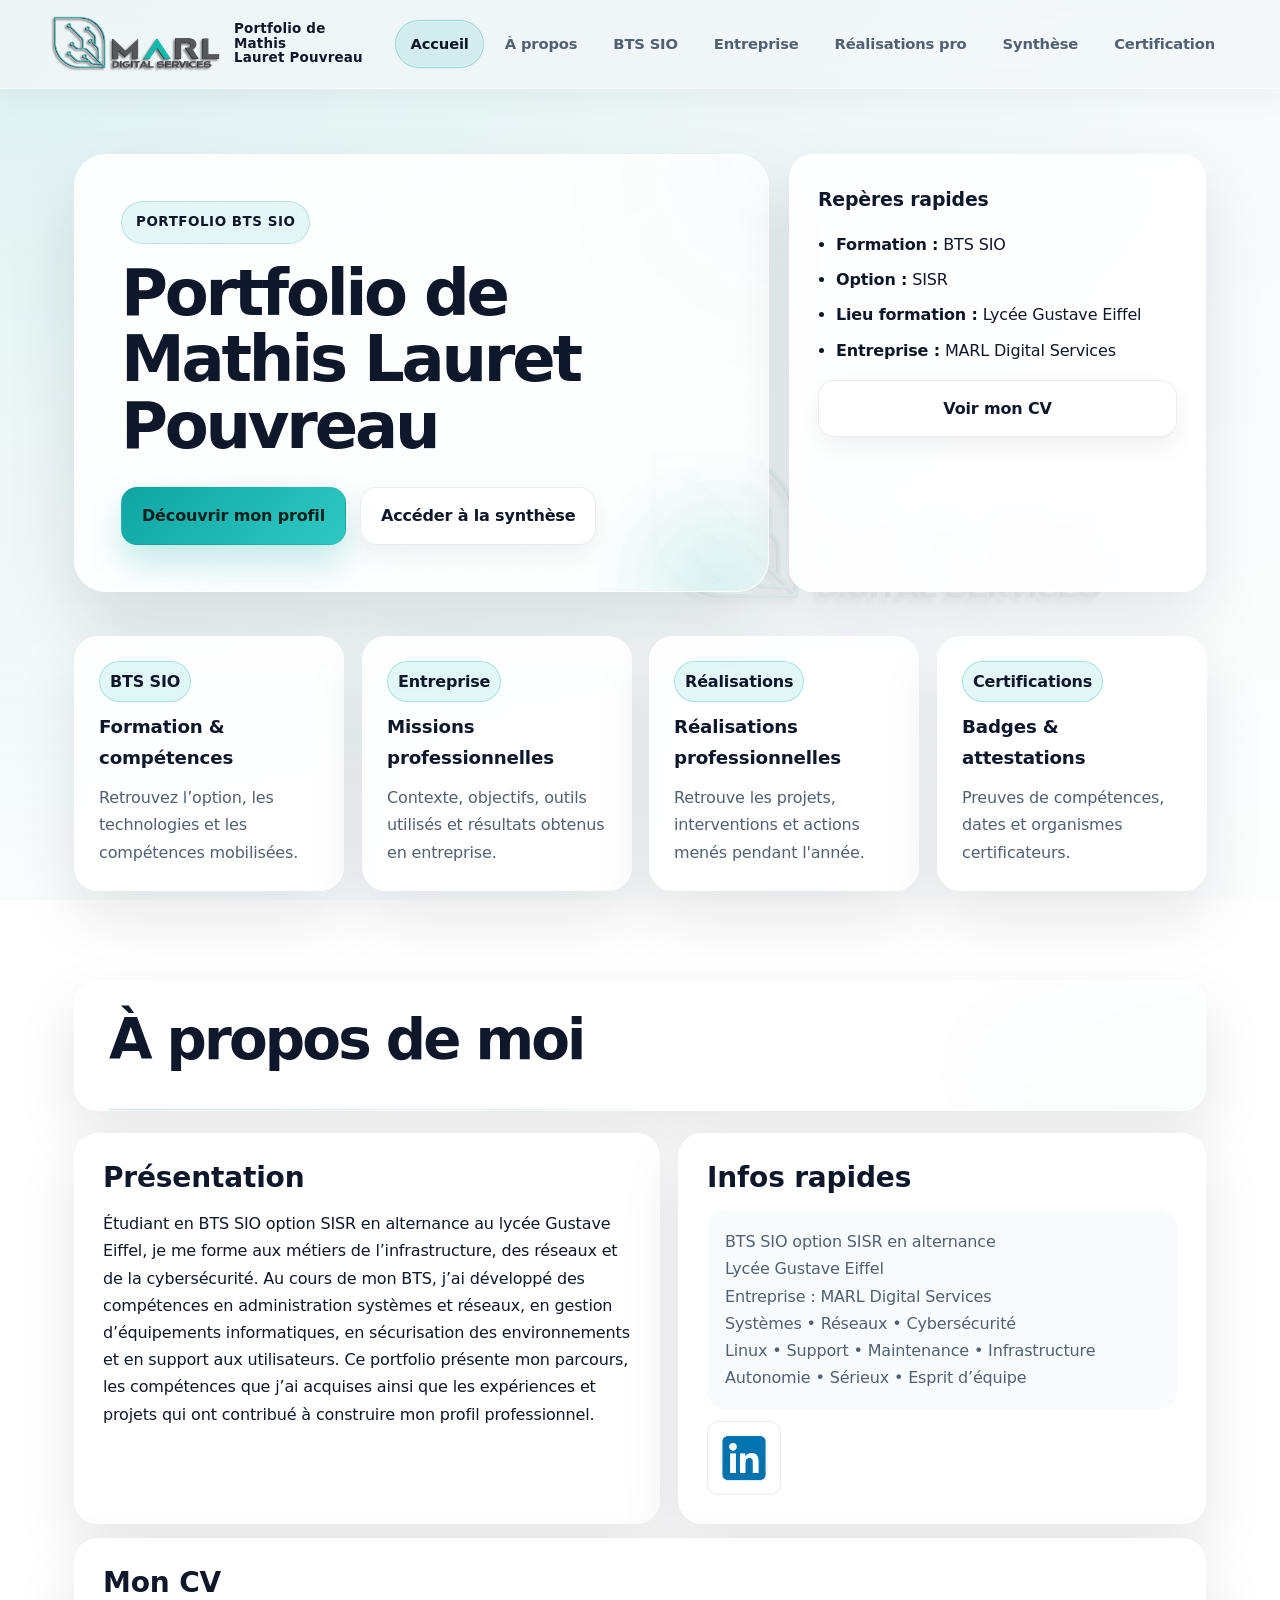
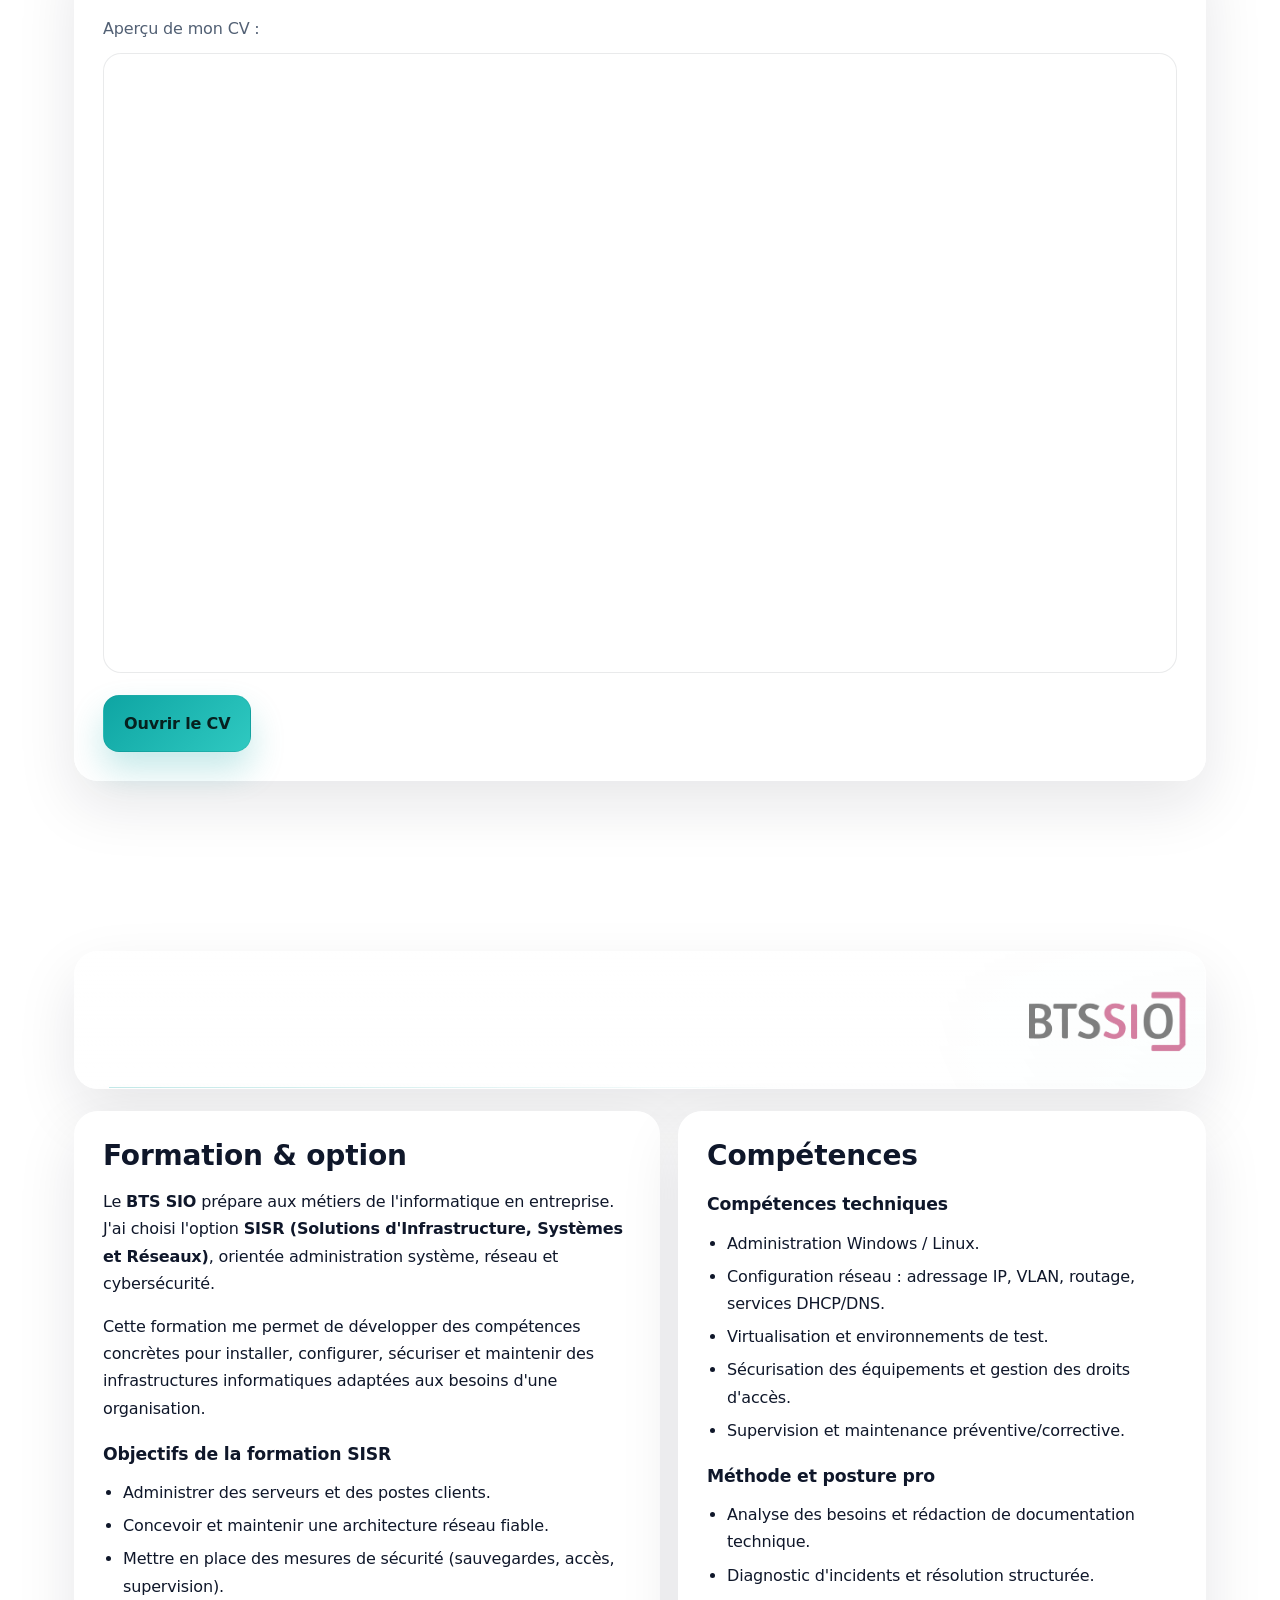
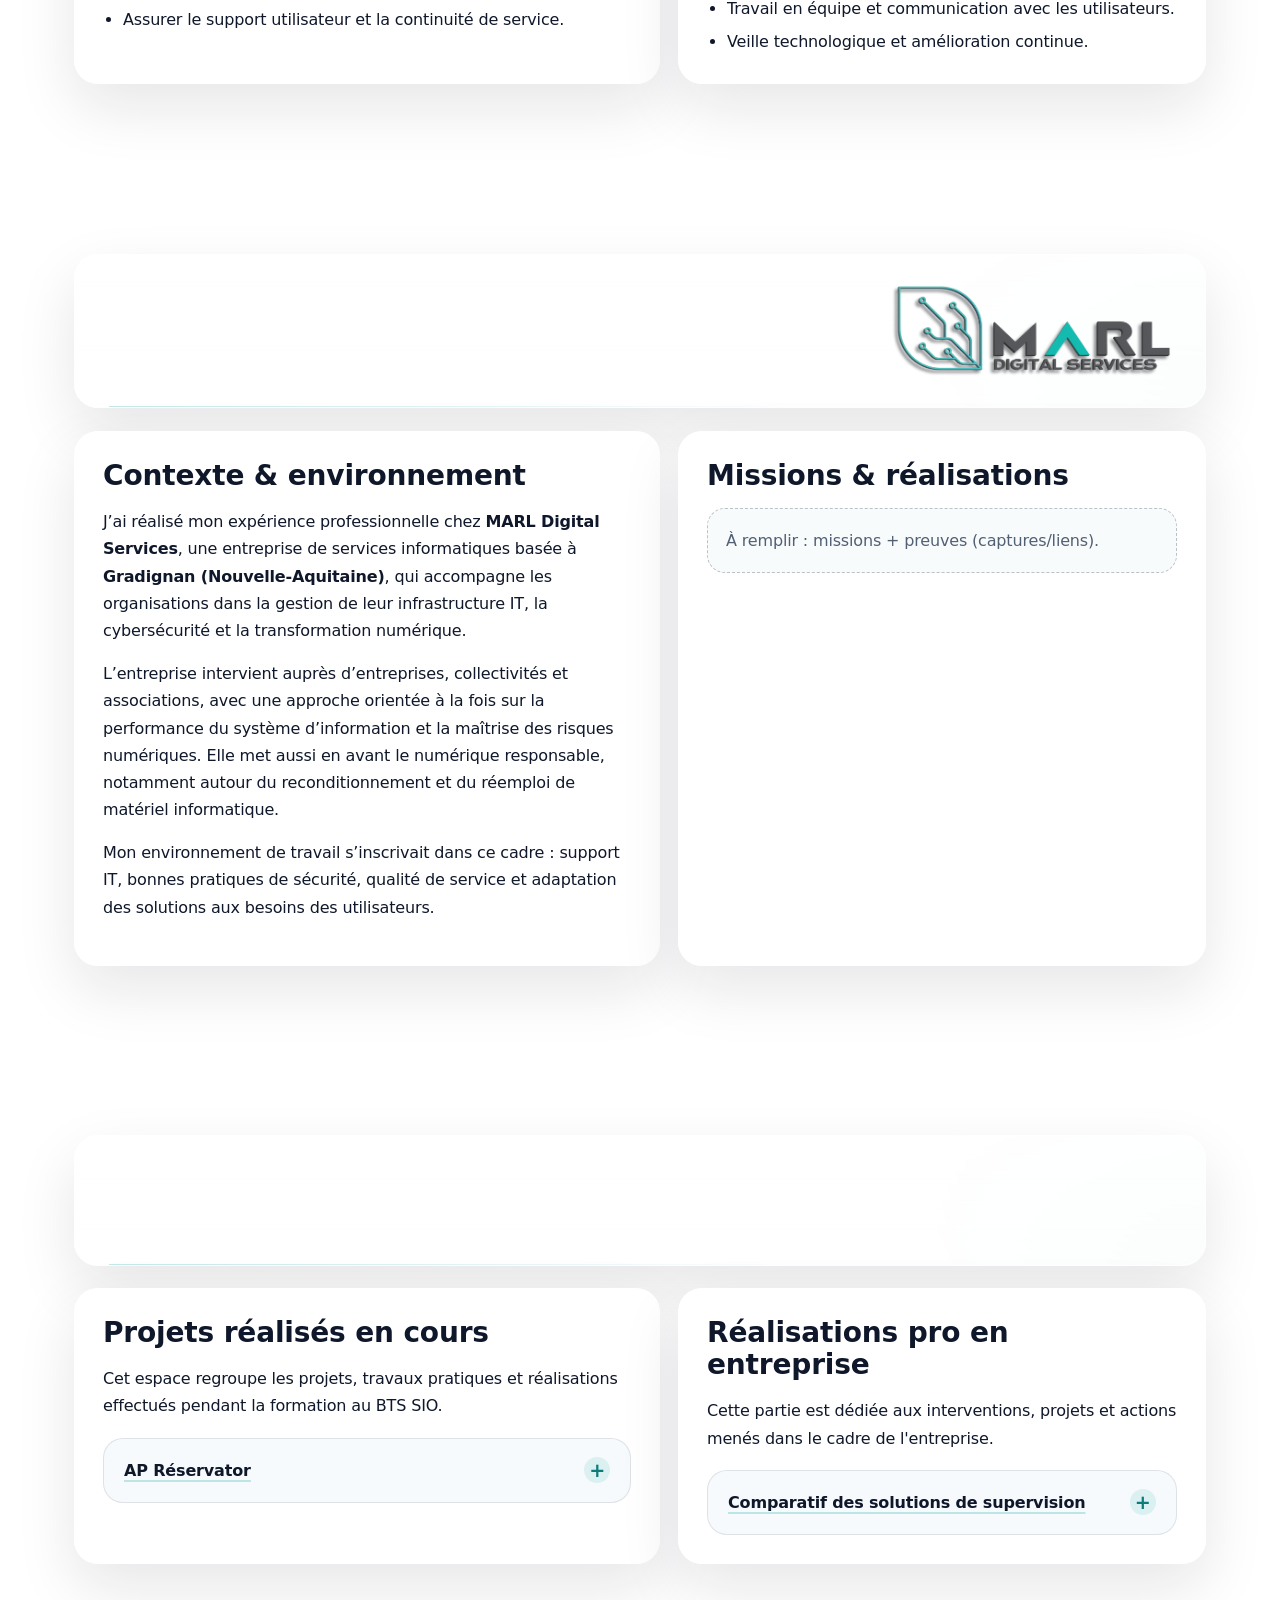
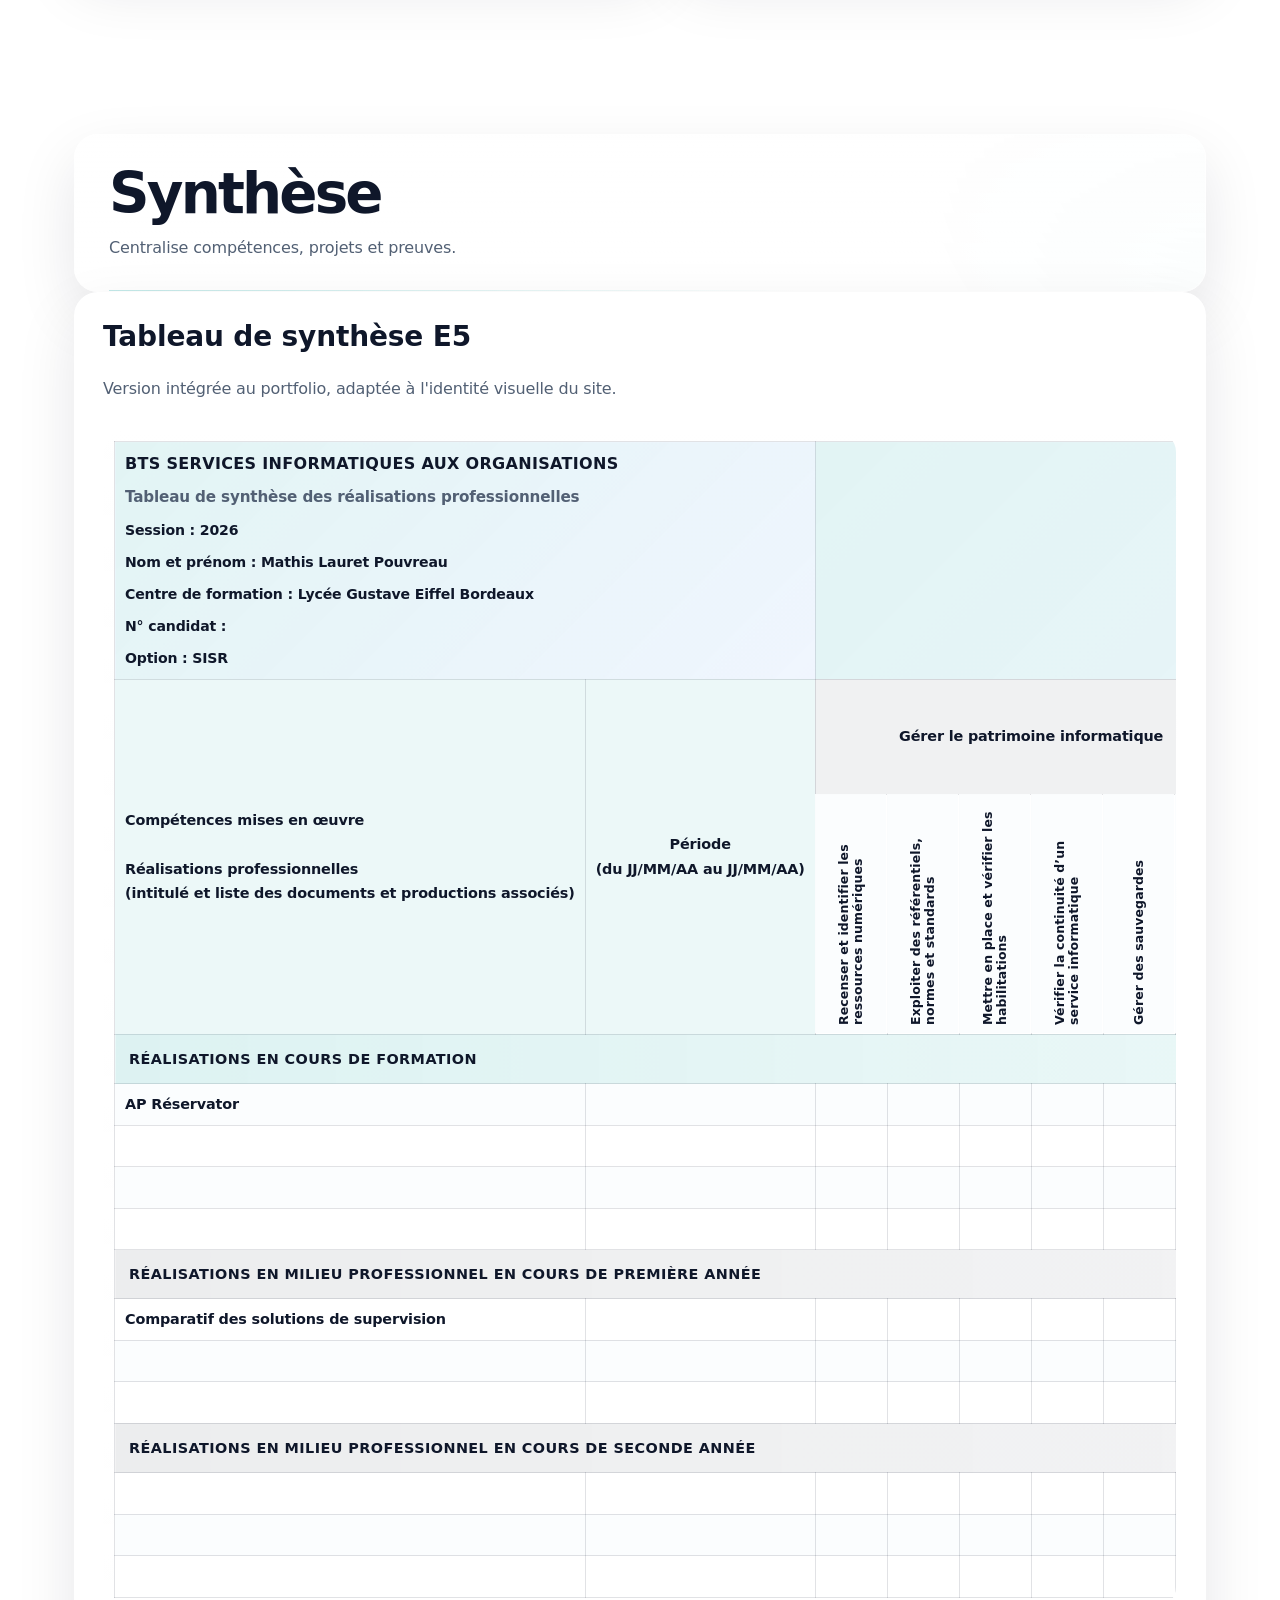
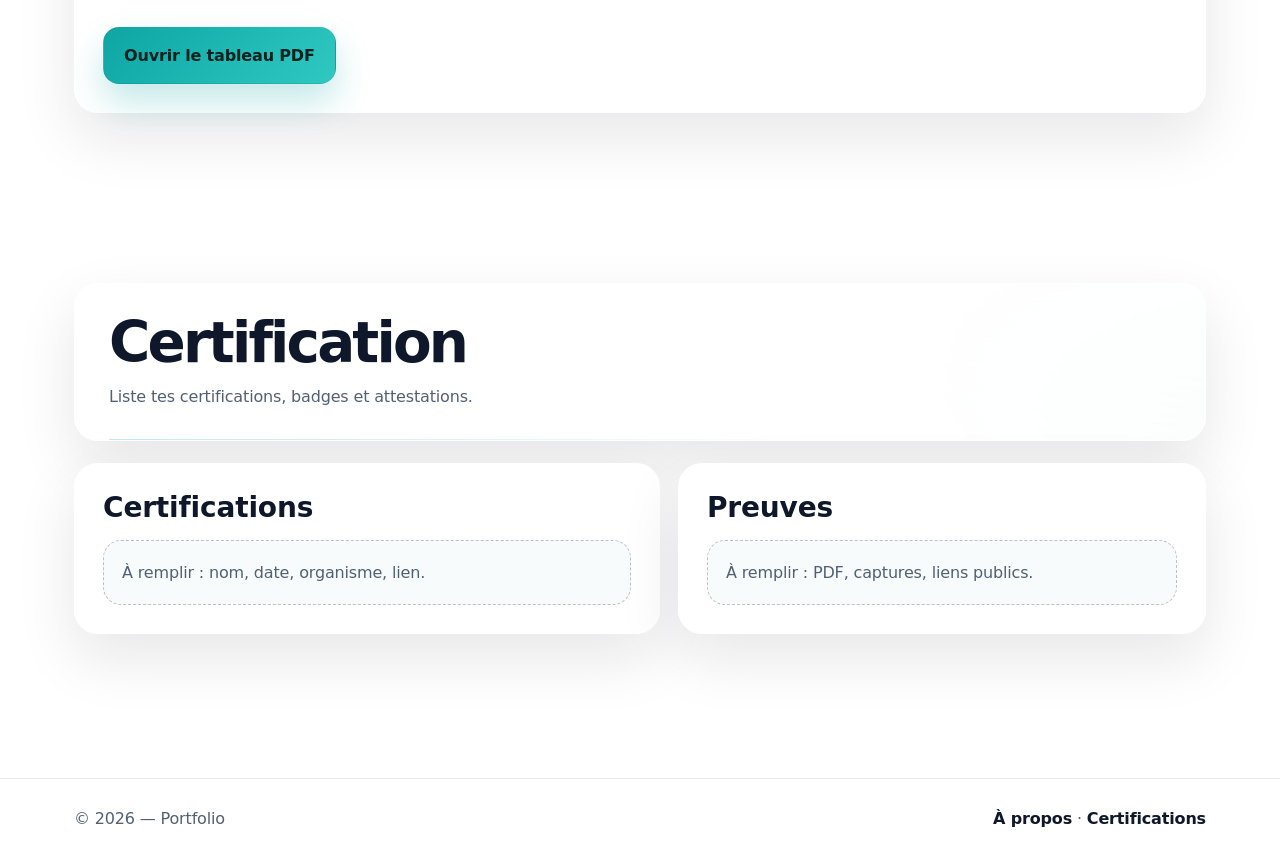
==== commit fd88d5d1: "Afficher les ressources par réalisation" ====
--- a/index.html
+++ b/index.html
@@ -54,7 +54,7 @@
                         <li><b>Lieu formation :</b> Lycée Gustave Eiffel</li>
                         <li><b>Entreprise :</b> MARL Digital Services</li>
                     </ul>
-                    <a class="btn ghost" href="assets/CV_Mathis_Lauret--Pouvreau.pdf" target="_blank" rel="noopener noreferrer">Voir mon CV</a>
+                    <a class="btn ghost" href="assets/CV_v1.0.pdf" target="_blank" rel="noopener noreferrer">Voir mon CV</a>
                 </aside>
             </div>
         </section>
@@ -135,10 +135,10 @@
                     <p class="cv-text">Aperçu de mon CV :</p>
                     <iframe
                         class="cv-preview"
-                        src="assets/CV_Mathis_Lauret--Pouvreau.pdf#view=FitH"
+                        src="assets/CV_v1.0.pdf#view=FitH"
                         title="CV de Mathis Lauret-Pouvreau"
                     ></iframe>
-                    <a class="btn primary" href="assets/CV_Mathis_Lauret--Pouvreau.pdf" target="_blank" rel="noopener noreferrer">Ouvrir le CV</a>
+                    <a class="btn primary" href="assets/CV_v1.0.pdf" target="_blank" rel="noopener noreferrer">Ouvrir le CV</a>
                 </section>
             </div>
         </section>
@@ -245,7 +245,13 @@
                             Cet espace regroupe les projets, travaux pratiques et réalisations effectués pendant
                             la formation au BTS SIO.
                         </p>
-                        <a class="project-link" href="#projets-cours">- AP Réservator</a>
+                        <details class="realisation-item" name="realisations" id="projets-cours">
+                            <summary>AP Réservator</summary>
+                            <div class="realisation-resources">
+                                <h3>Ressources associées</h3>
+                                <a class="project-link" href="assets/DOCUMENTATION AUDIT DU RESEAU DORSAL.docx" target="_blank" rel="noopener noreferrer">- DOCUMENTATION AUDIT DU RESEAU DORSAL.docx</a>
+                            </div>
+                        </details>
                     </div>
 
                     <aside class="card block">
@@ -254,24 +260,15 @@
                             Cette partie est dédiée aux interventions, projets et actions menés dans le cadre de
                             l'entreprise.
                         </p>
-                        <a class="project-link" href="#projets-entreprise">- Comparatif des solutions de supervision</a>
+                        <details class="realisation-item" name="realisations" id="projets-entreprise">
+                            <summary>Comparatif des solutions de supervision</summary>
+                            <div class="realisation-resources">
+                                <h3>Ressources associées</h3>
+                                <a class="project-link" href="assets/Prometheus_shema_des flux_+_archi_physique.drawio.png" target="_blank" rel="noopener noreferrer">- Prometheus_shema_des flux_+_archi_physique.drawio.png</a>
+                                <a class="project-link" href="assets/Présentation solution de Supervision.pdf" target="_blank" rel="noopener noreferrer">- Présentation solution de Supervision.pdf</a>
+                            </div>
+                        </details>
                     </aside>
-                </section>
-
-                <section class="card block project-resources" id="projets-entreprise">
-                    <h2>Ressources utiles</h2>
-                    <div class="resources-grid">
-                        <div class="resources-column">
-                            <h3>Ecole</h3>
-                            <a class="project-link" href="assets/DOCUMENTATION AUDIT DU RESEAU DORSAL.docx" target="_blank" rel="noopener noreferrer">- AP Réservator</a>
-                        </div>
-
-                        <div class="resources-column">
-                            <h3>Entreprise</h3>
-                            <a class="project-link" href="assets/Prometheus_shema_des flux_+_archi_physique.drawio.png" target="_blank" rel="noopener noreferrer">- Prometheus_shema_des flux_+_archi_physique.drawio.png</a>
-                            <a class="project-link" href="assets/Présentation solution de Supervision.pdf" target="_blank" rel="noopener noreferrer">- Présentation solution de Supervision.pdf</a>
-                        </div>
-                    </div>
                 </section>
             </div>
         </section>
@@ -374,7 +371,7 @@
                         </table>
                     </div>
 
-                    <a class="btn primary synthese-download" href="assets/tableau_synthese.pdf" target="_blank" rel="noopener noreferrer">Ouvrir le tableau PDF</a>
+                    <a class="btn primary synthese-download" href="assets/tableau_synthese_e5.pdf" target="_blank" rel="noopener noreferrer">Ouvrir le tableau PDF</a>
                 </section>
             </div>
         </section>
--- a/styles.css
+++ b/styles.css
@@ -807,6 +807,86 @@
   text-decoration-color: rgba(14, 165, 163, .48);
 }
 
+.realisation-item {
+  margin-top: 18px;
+  border: 1px solid rgba(15, 23, 42, .10);
+  border-radius: 20px;
+  background: rgba(247, 250, 252, .94);
+  overflow: hidden;
+  transition: border-color .2s ease, box-shadow .2s ease, background .2s ease;
+}
+
+.realisation-item:hover,
+.realisation-item[open] {
+  border-color: rgba(14, 165, 163, .28);
+  background: rgba(255, 255, 255, .98);
+  box-shadow: 0 16px 34px rgba(15, 23, 42, .08);
+}
+
+.realisation-item summary {
+  position: relative;
+  padding: 18px 54px 18px 20px;
+  cursor: pointer;
+  list-style: none;
+  font-weight: 850;
+  color: var(--text);
+  text-decoration: underline;
+  text-decoration-color: rgba(14, 165, 163, .25);
+  text-decoration-thickness: 2px;
+  text-underline-offset: 4px;
+}
+
+.realisation-item summary::-webkit-details-marker {
+  display: none;
+}
+
+.realisation-item summary::after {
+  content: "+";
+  position: absolute;
+  top: 50%;
+  right: 20px;
+  width: 26px;
+  height: 26px;
+  display: grid;
+  place-items: center;
+  transform: translateY(-50%);
+  border-radius: 50%;
+  background: rgba(14, 165, 163, .12);
+  color: var(--primary-dark);
+  font-size: 1.2rem;
+  line-height: 1;
+}
+
+.realisation-item[open] summary::after {
+  content: "−";
+}
+
+.realisation-resources {
+  padding: 4px 20px 22px;
+  border-top: 1px solid rgba(15, 23, 42, .08);
+  animation: resourcesOpen .22s ease both;
+}
+
+.realisation-resources h3 {
+  margin: 18px 0 4px;
+}
+
+.realisation-resources .project-link {
+  display: block;
+  overflow-wrap: anywhere;
+}
+
+@keyframes resourcesOpen {
+  from { opacity: 0; transform: translateY(-6px); }
+  to { opacity: 1; transform: translateY(0); }
+}
+
+@media (prefers-reduced-motion: reduce) {
+  .realisation-resources {
+    animation: none;
+  }
+}
+
 .resources-grid {
   display: grid;
   grid-template-columns: repeat(2, minmax(0, 1fr));
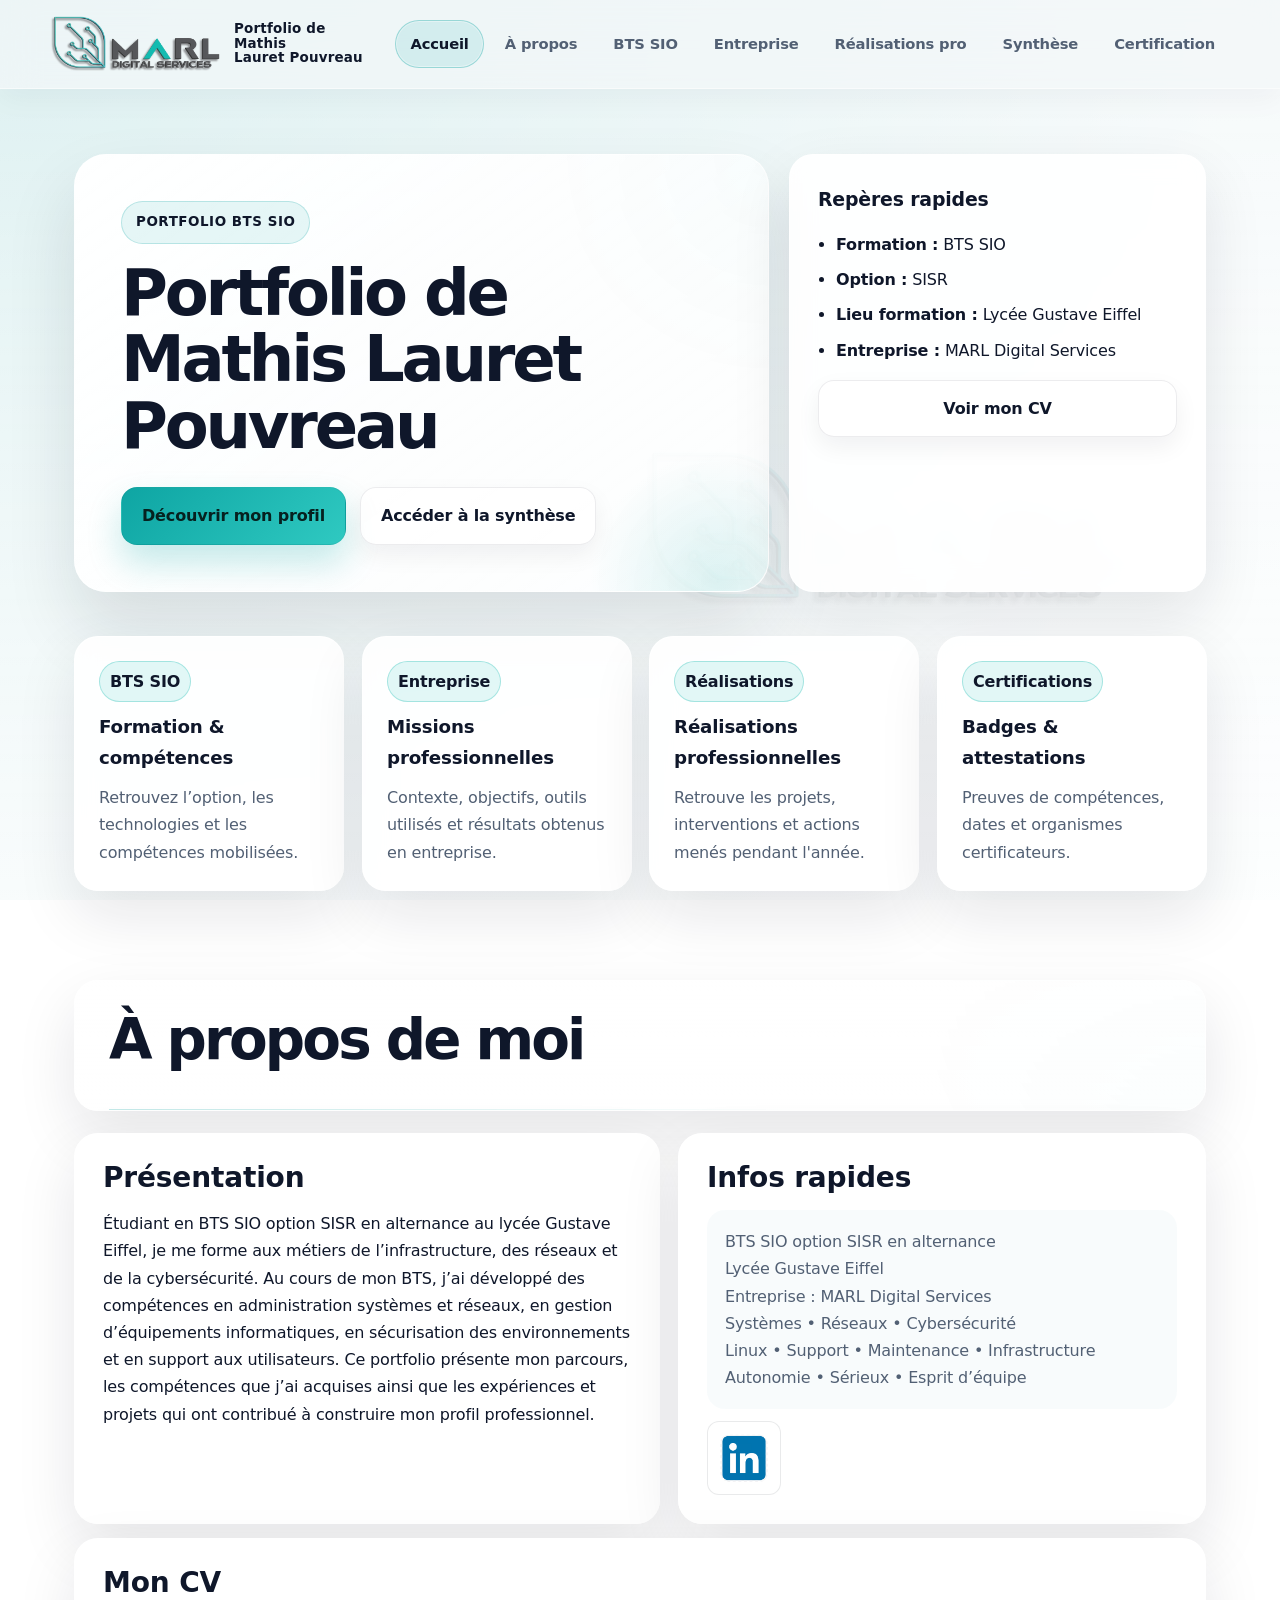
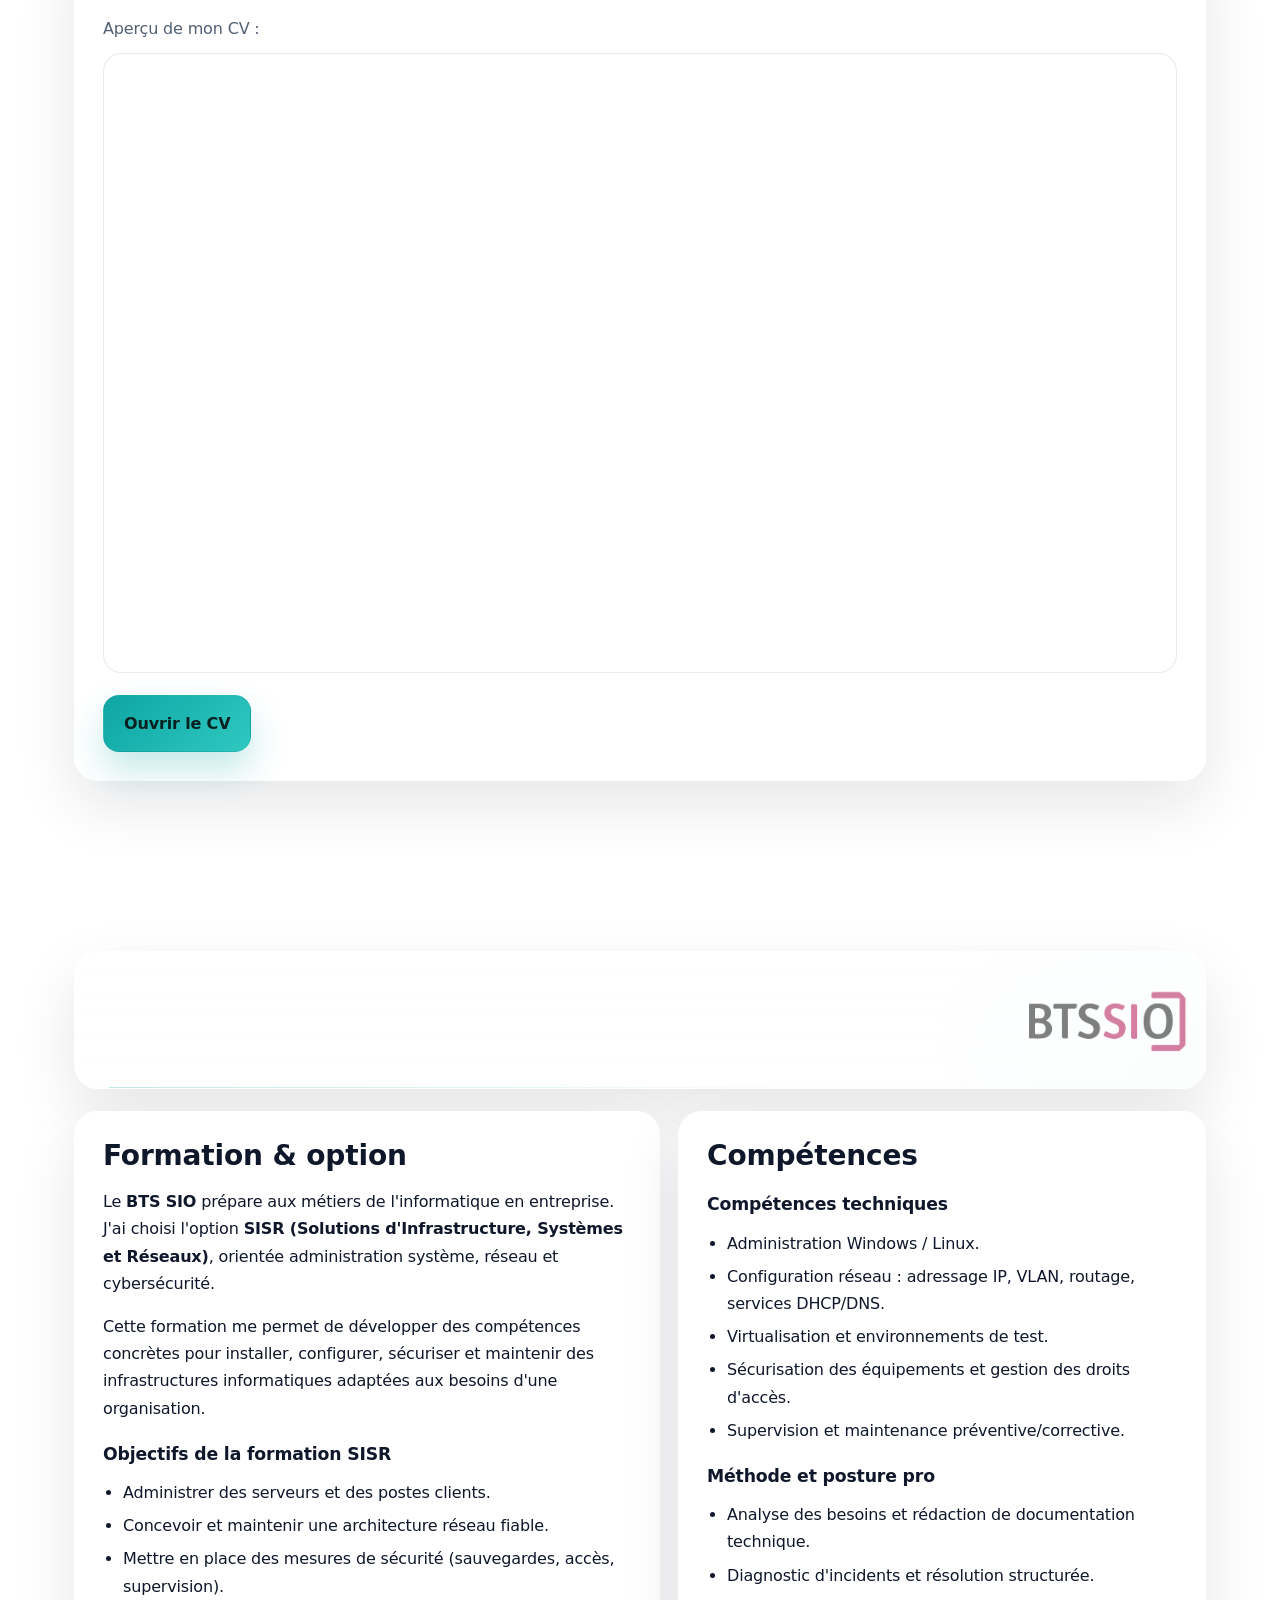
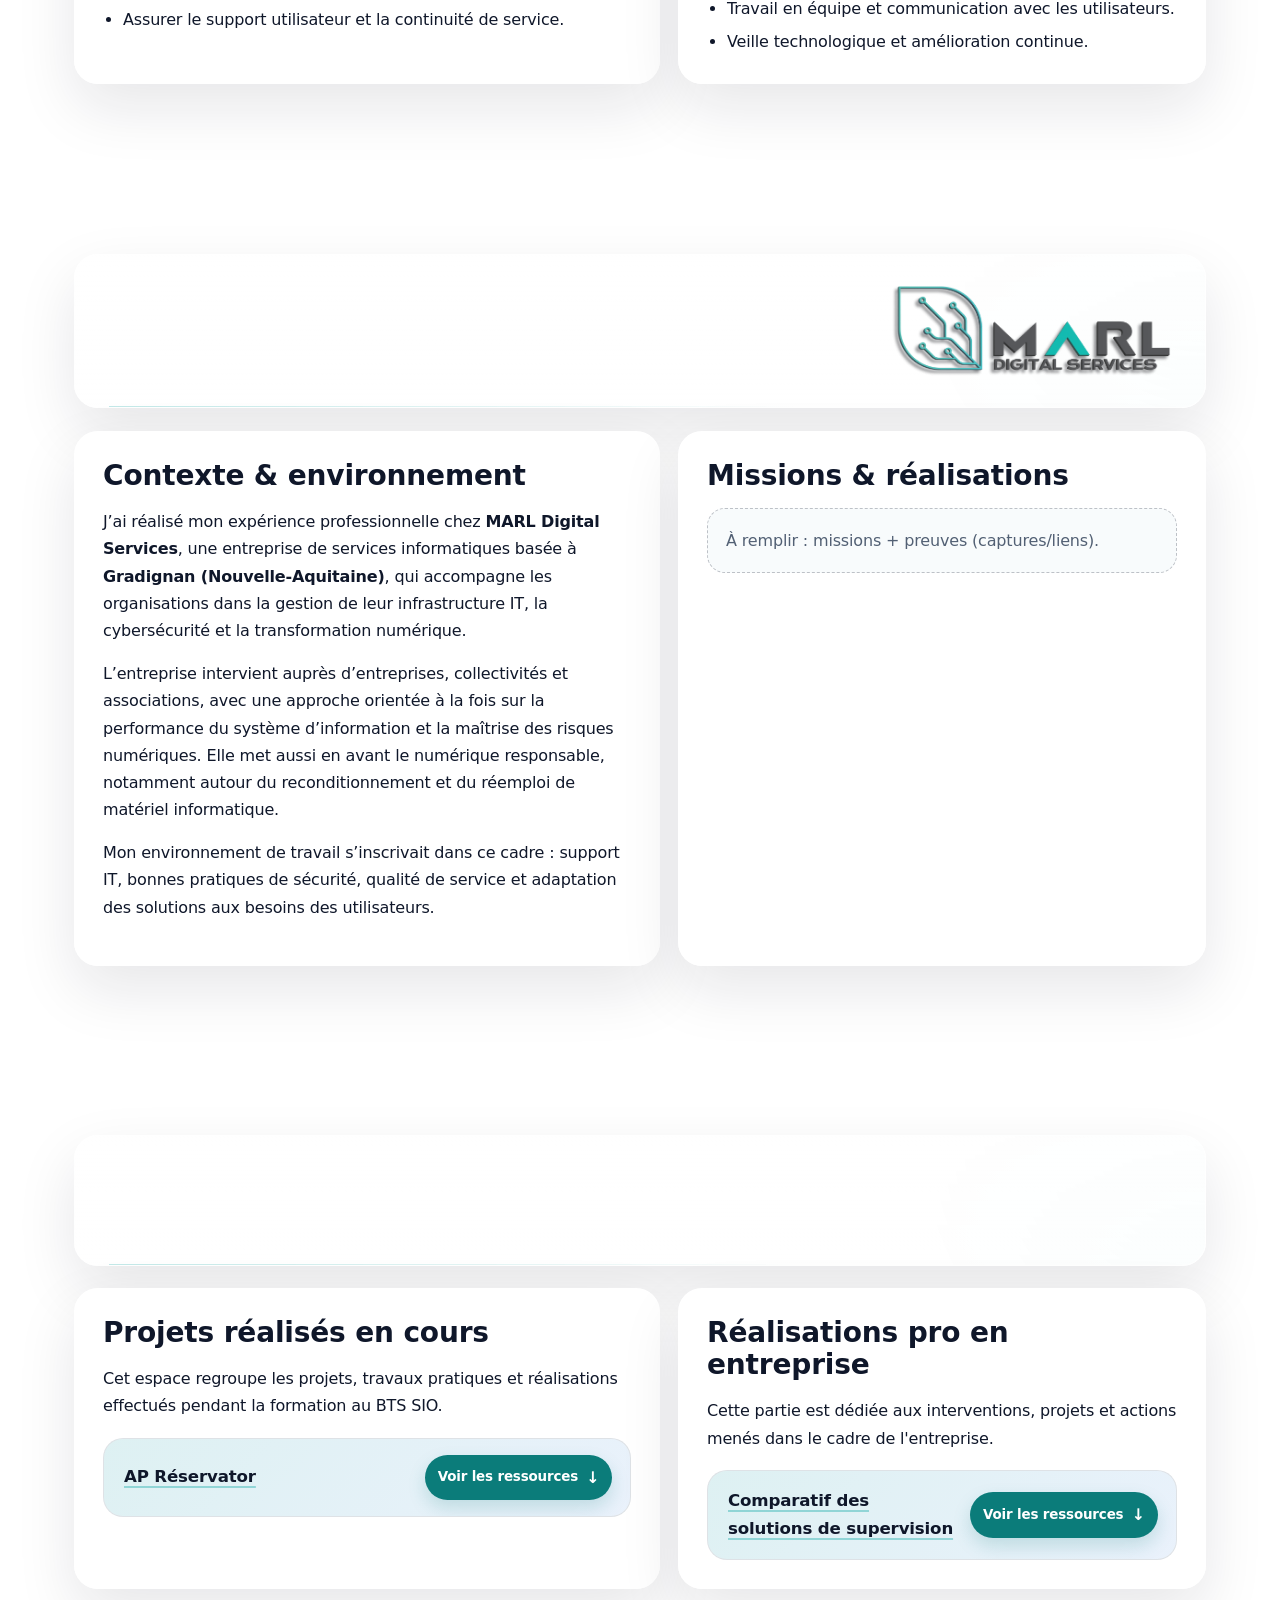
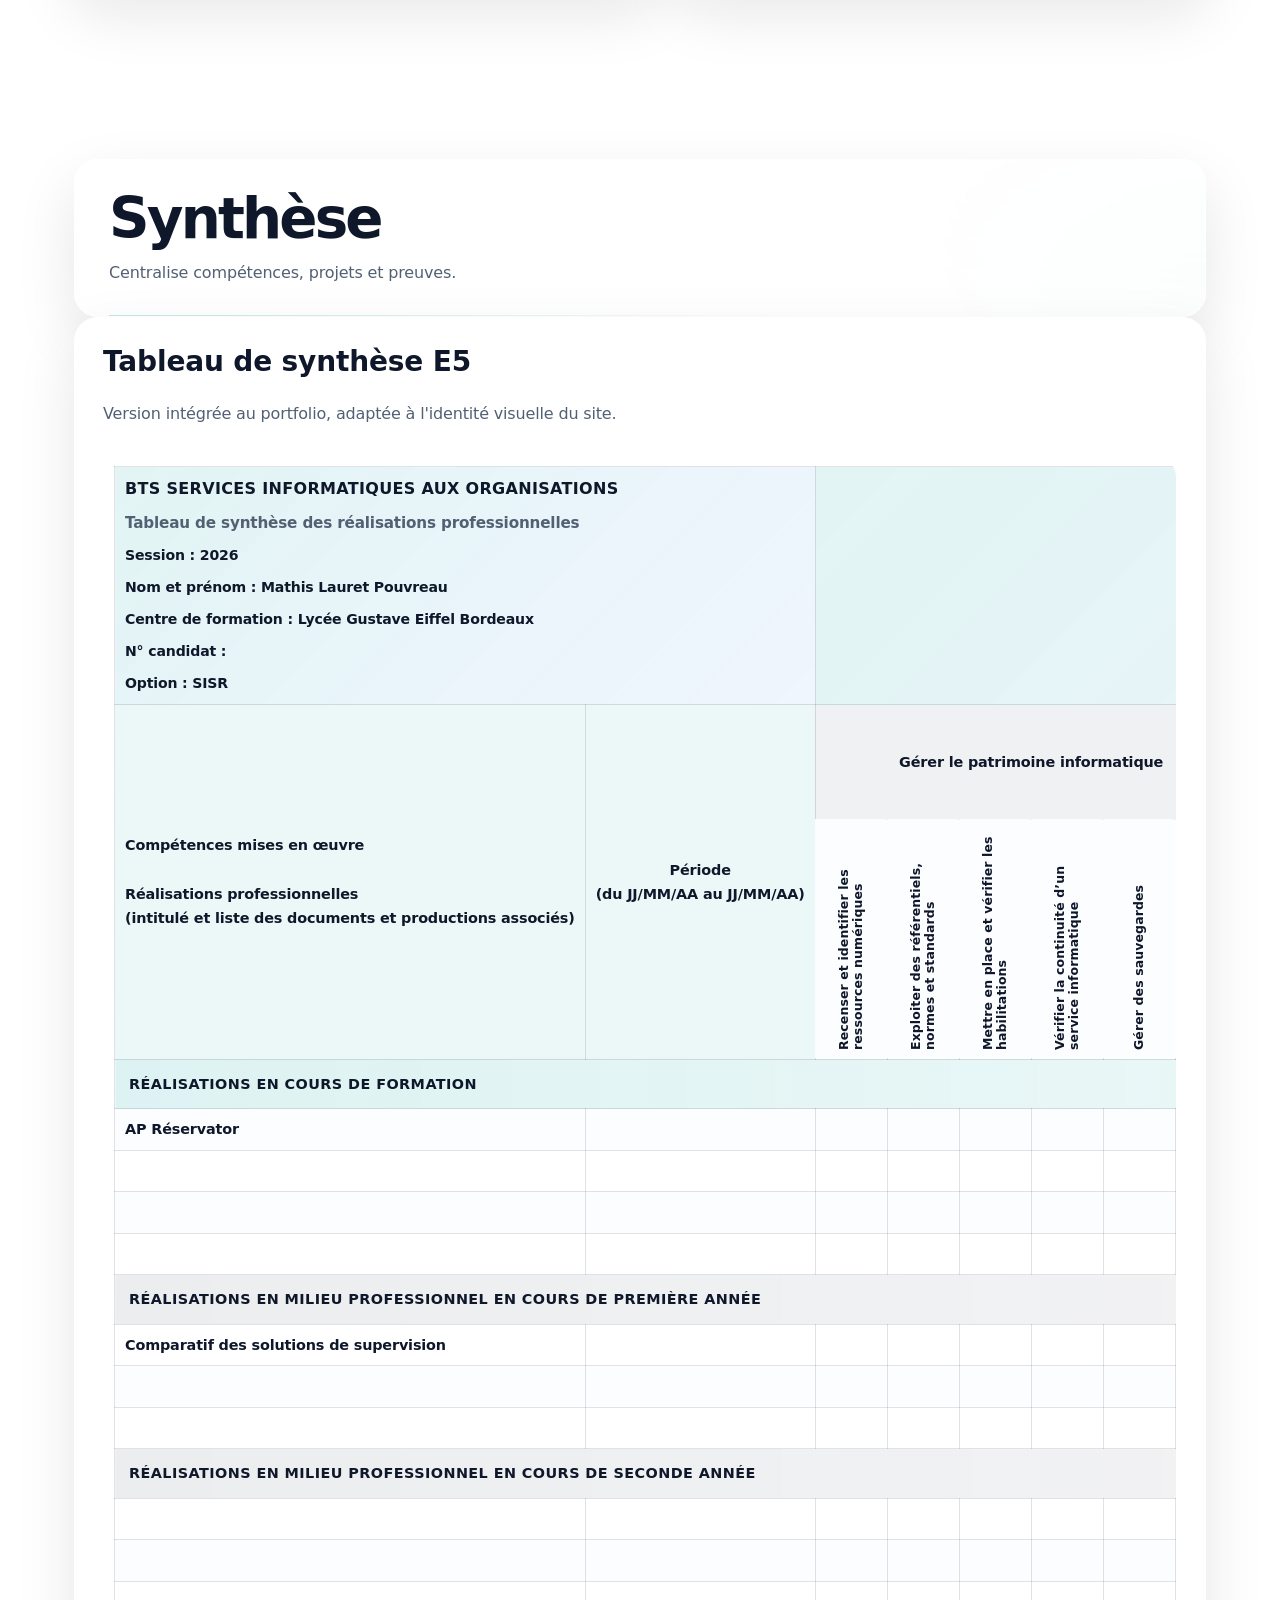
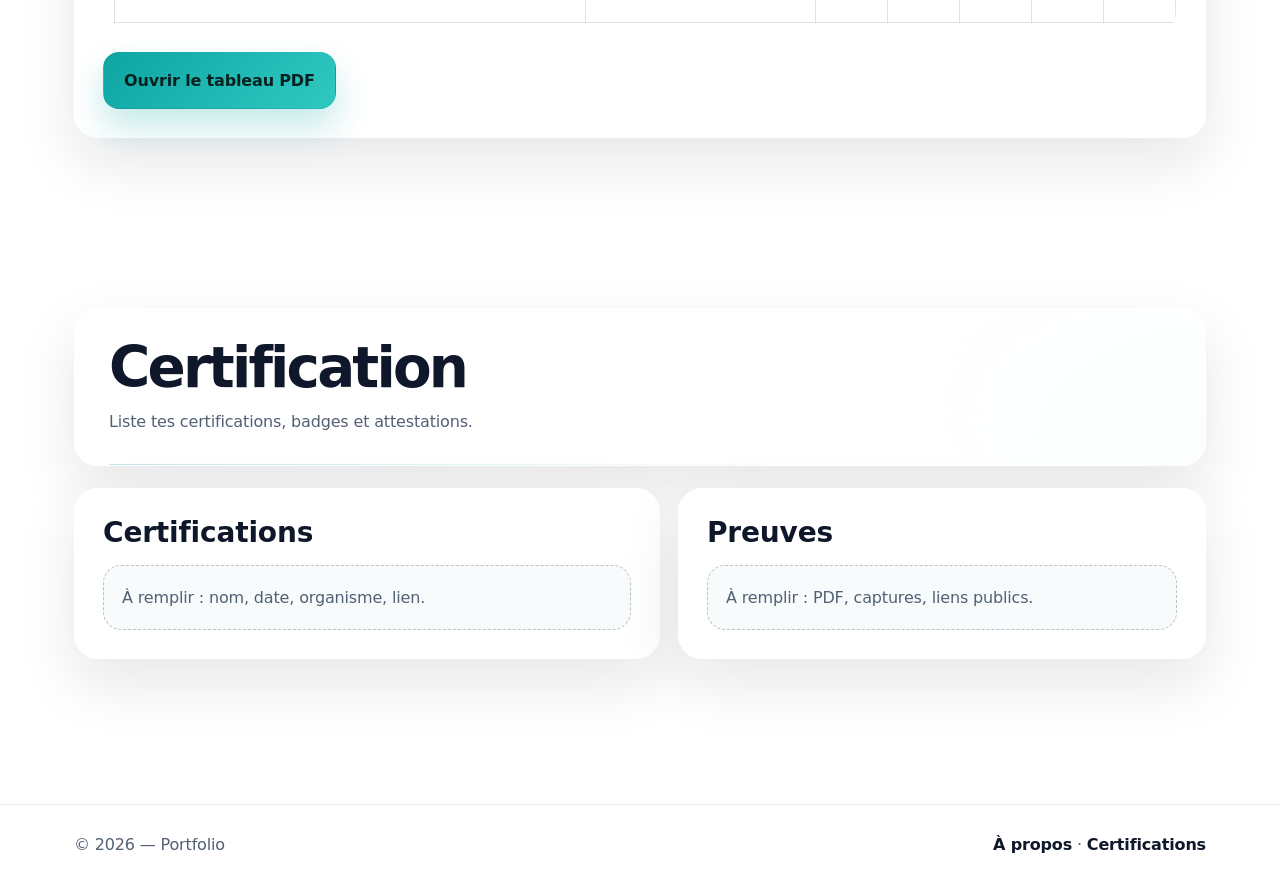
==== commit 8d886860: "Rendre les réalisations clairement cliquables" ====
--- a/index.html
+++ b/index.html
@@ -246,7 +246,10 @@
                             la formation au BTS SIO.
                         </p>
                         <details class="realisation-item" name="realisations" id="projets-cours">
-                            <summary>AP Réservator</summary>
+                            <summary>
+                                <span class="realisation-name">AP Réservator</span>
+                                <span class="realisation-cta">Voir les ressources <span class="realisation-arrow" aria-hidden="true">↓</span></span>
+                            </summary>
                             <div class="realisation-resources">
                                 <h3>Ressources associées</h3>
                                 <a class="project-link" href="assets/DOCUMENTATION AUDIT DU RESEAU DORSAL.docx" target="_blank" rel="noopener noreferrer">- DOCUMENTATION AUDIT DU RESEAU DORSAL.docx</a>
@@ -261,7 +264,10 @@
                             l'entreprise.
                         </p>
                         <details class="realisation-item" name="realisations" id="projets-entreprise">
-                            <summary>Comparatif des solutions de supervision</summary>
+                            <summary>
+                                <span class="realisation-name">Comparatif des solutions de supervision</span>
+                                <span class="realisation-cta">Voir les ressources <span class="realisation-arrow" aria-hidden="true">↓</span></span>
+                            </summary>
                             <div class="realisation-resources">
                                 <h3>Ressources associées</h3>
                                 <a class="project-link" href="assets/Prometheus_shema_des flux_+_archi_physique.drawio.png" target="_blank" rel="noopener noreferrer">- Prometheus_shema_des flux_+_archi_physique.drawio.png</a>
--- a/styles.css
+++ b/styles.css
@@ -824,41 +824,57 @@
 }
 
 .realisation-item summary {
-  position: relative;
-  padding: 18px 54px 18px 20px;
+  padding: 16px 18px 16px 20px;
   cursor: pointer;
   list-style: none;
+  display: flex;
+  align-items: center;
+  justify-content: space-between;
+  gap: 16px;
+  background: linear-gradient(135deg, rgba(14, 165, 163, .11), rgba(59, 130, 246, .07));
+  color: var(--text);
+  transition: background .2s ease, color .2s ease;
+}
+
+.realisation-item summary::-webkit-details-marker {
+  display: none;
+}
+
+.realisation-item summary:hover {
+  background: linear-gradient(135deg, rgba(14, 165, 163, .18), rgba(59, 130, 246, .11));
+}
+
+.realisation-name {
+  font-size: 1.04rem;
   font-weight: 850;
-  color: var(--text);
   text-decoration: underline;
-  text-decoration-color: rgba(14, 165, 163, .25);
+  text-decoration-color: rgba(14, 165, 163, .38);
   text-decoration-thickness: 2px;
   text-underline-offset: 4px;
 }
 
-.realisation-item summary::-webkit-details-marker {
-  display: none;
-}
-
-.realisation-item summary::after {
-  content: "+";
-  position: absolute;
-  top: 50%;
-  right: 20px;
-  width: 26px;
-  height: 26px;
-  display: grid;
-  place-items: center;
-  transform: translateY(-50%);
-  border-radius: 50%;
-  background: rgba(14, 165, 163, .12);
-  color: var(--primary-dark);
-  font-size: 1.2rem;
-  line-height: 1;
-}
-
-.realisation-item[open] summary::after {
-  content: "−";
+.realisation-cta {
+  flex: 0 0 auto;
+  display: inline-flex;
+  align-items: center;
+  gap: 8px;
+  padding: 9px 13px;
+  border-radius: 999px;
+  background: var(--primary-dark);
+  color: #fff;
+  font-size: .84rem;
+  font-weight: 800;
+  box-shadow: 0 8px 18px rgba(11, 124, 122, .18);
+}
+
+.realisation-arrow {
+  display: inline-block;
+  font-size: 1rem;
+  transition: transform .2s ease;
+}
+
+.realisation-item[open] .realisation-arrow {
+  transform: rotate(180deg);
 }
 
 .realisation-resources {
@@ -884,6 +900,17 @@
 @media (prefers-reduced-motion: reduce) {
   .realisation-resources {
     animation: none;
+  }
+}
+
+@media (max-width: 620px) {
+  .realisation-item summary {
+    align-items: flex-start;
+    flex-direction: column;
+  }
+
+  .realisation-cta {
+    align-self: flex-start;
   }
 }
 
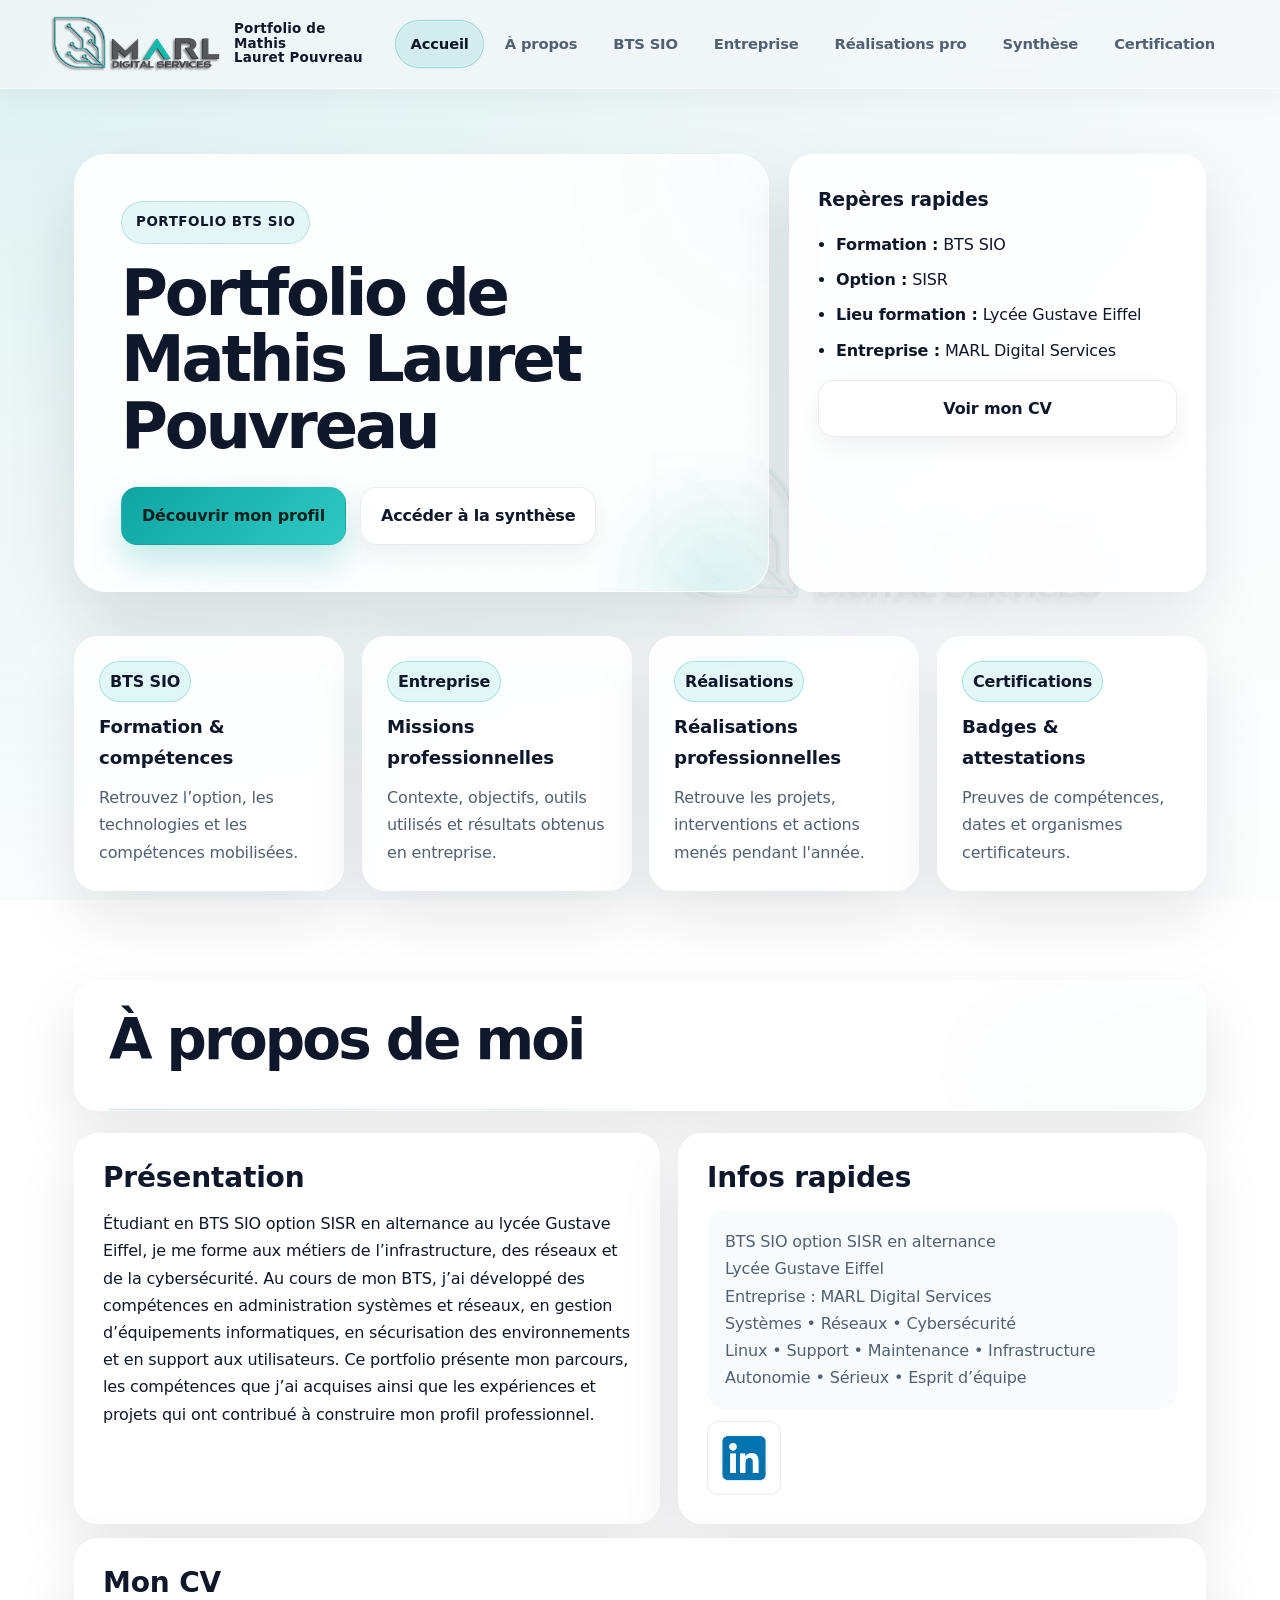
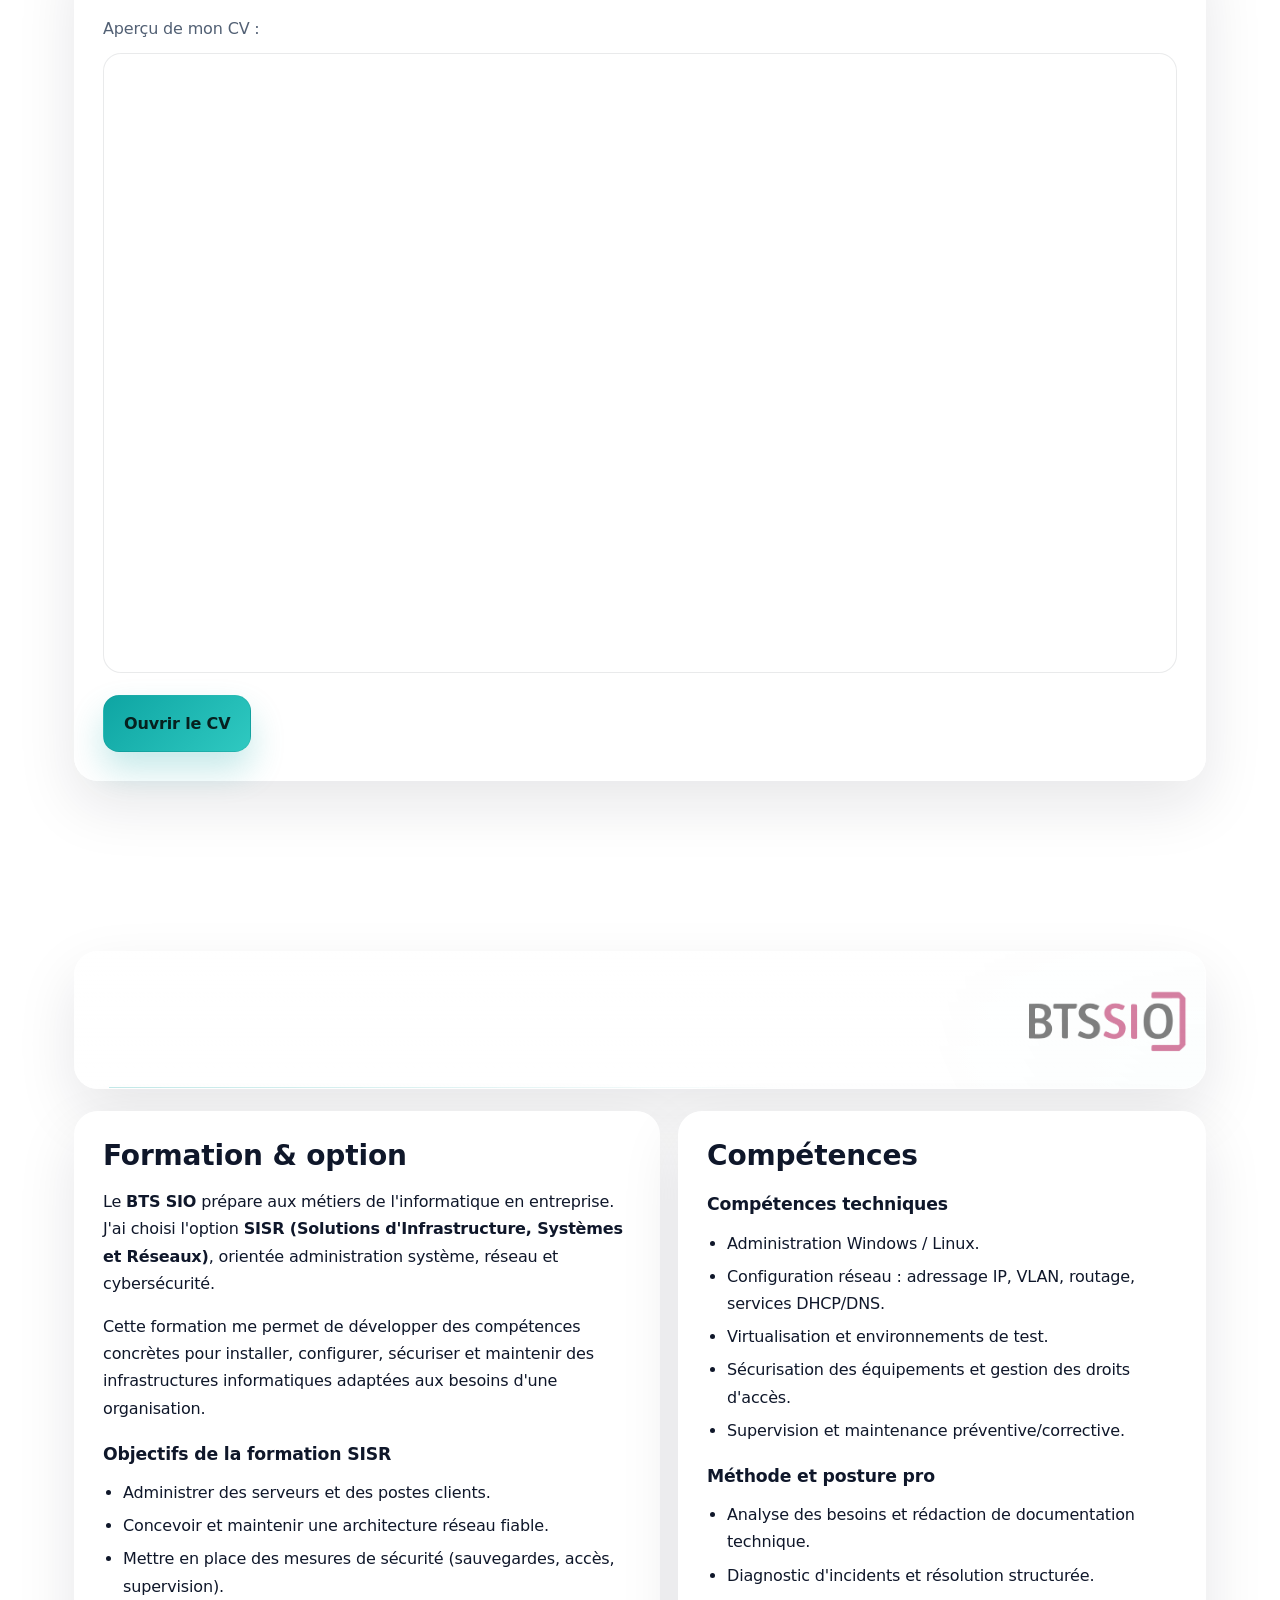
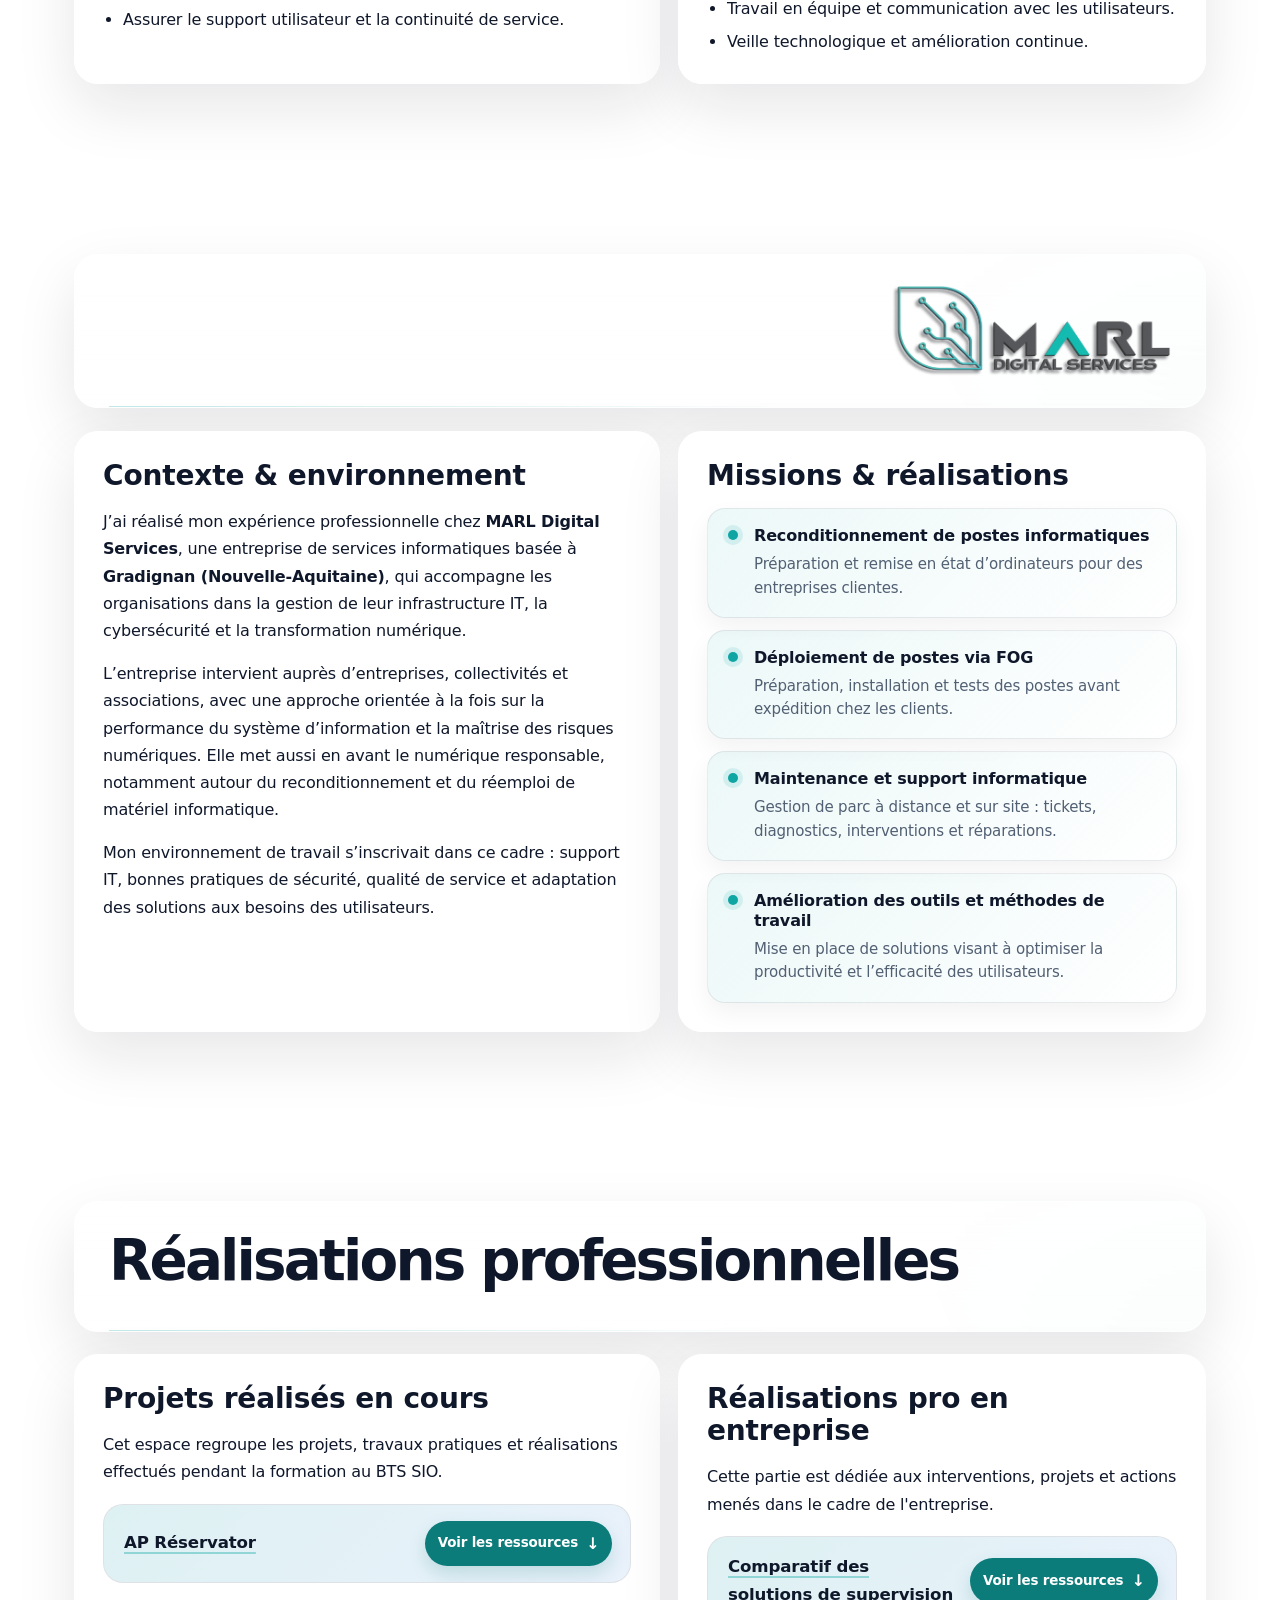
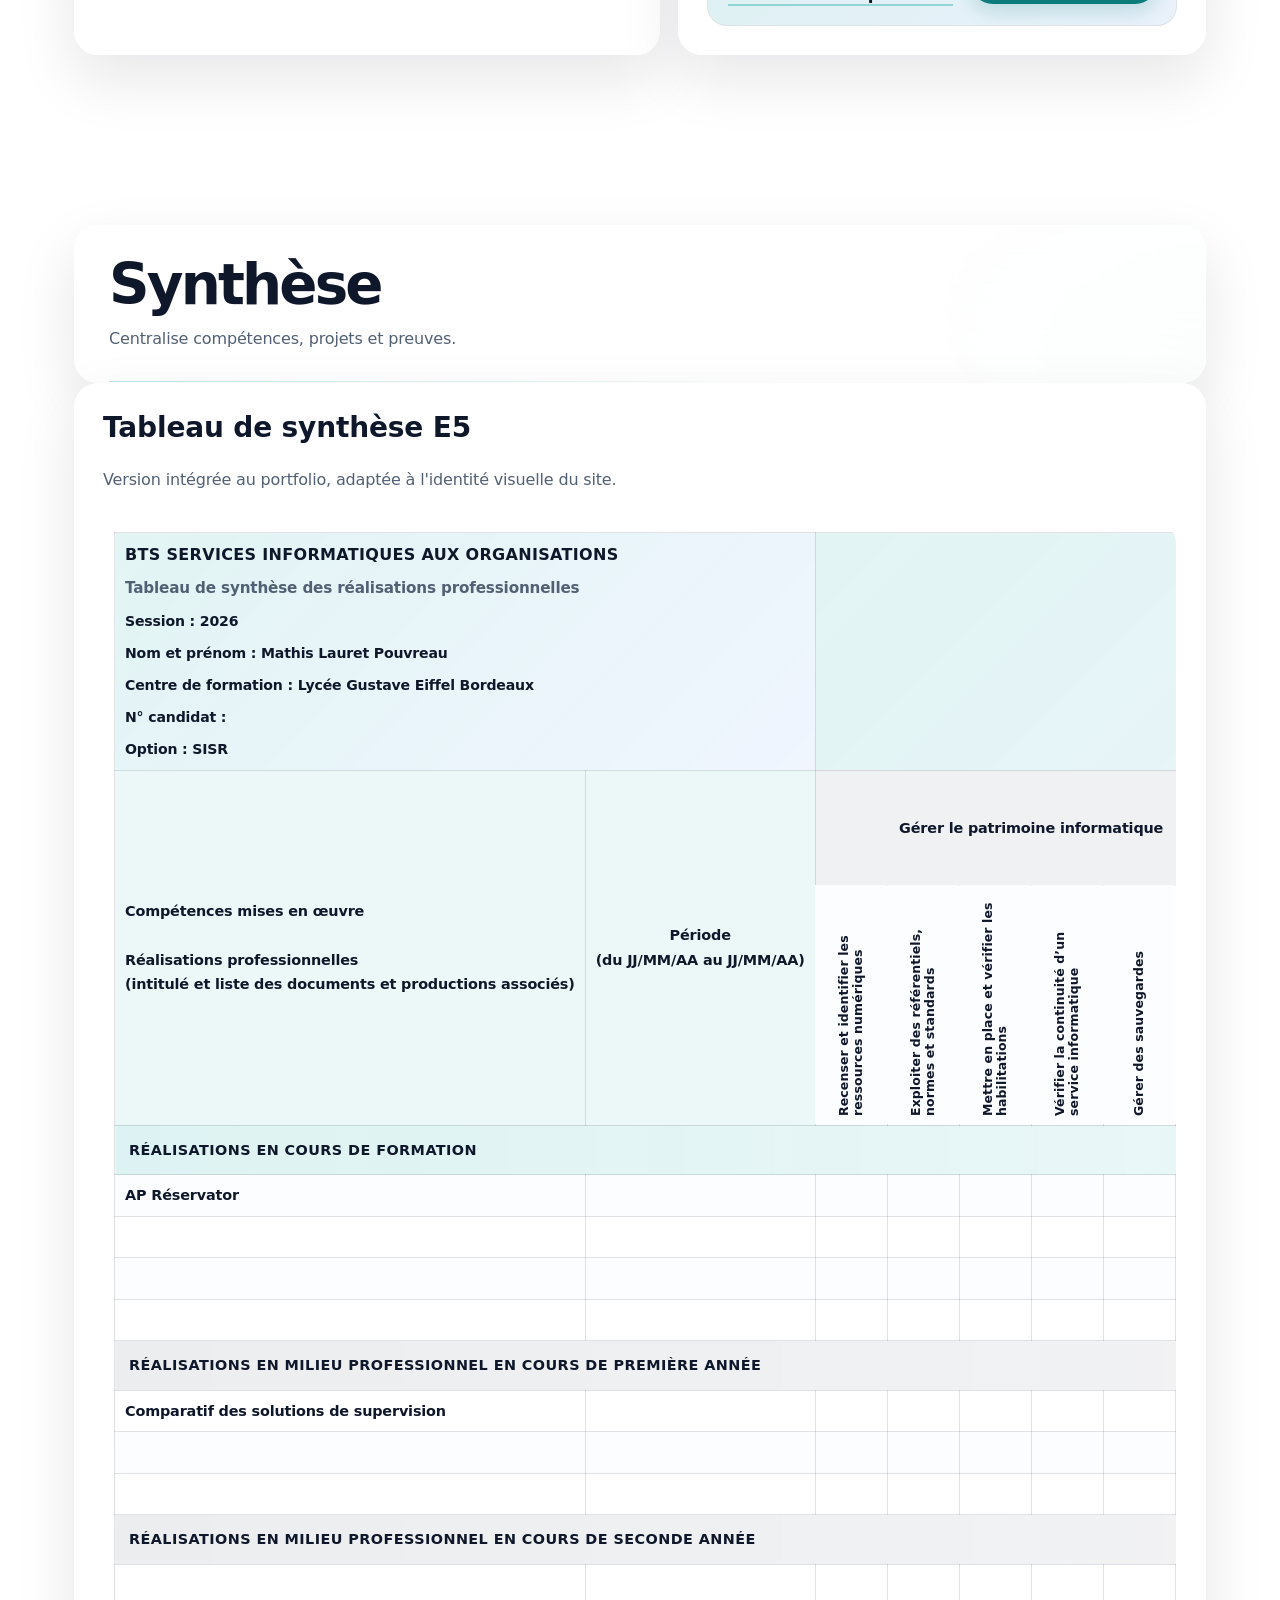
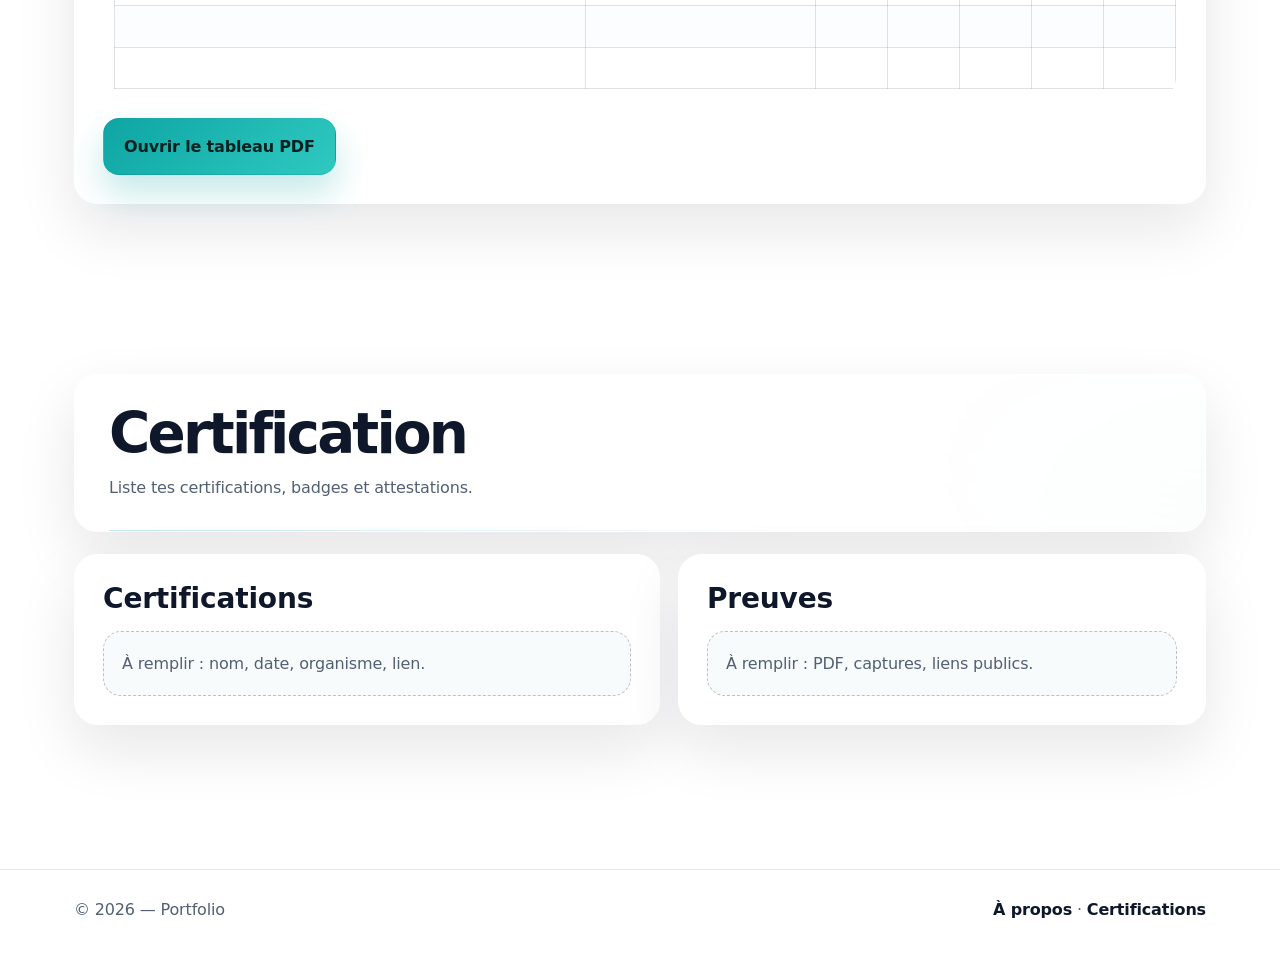
==== commit 6de52e43: "Ajouter les missions réalisées en entreprise" ====
--- a/index.html
+++ b/index.html
@@ -224,8 +224,23 @@
 
                     <aside class="card block">
                         <h2>Missions & réalisations</h2>
-                        <div class="placeholder">
-                            À remplir : missions + preuves (captures/liens).
+                        <div class="mission-list">
+                            <article class="mission-item">
+                                <h3>Reconditionnement de postes informatiques</h3>
+                                <p>Préparation et remise en état d’ordinateurs pour des entreprises clientes.</p>
+                            </article>
+                            <article class="mission-item">
+                                <h3>Déploiement de postes via FOG</h3>
+                                <p>Préparation, installation et tests des postes avant expédition chez les clients.</p>
+                            </article>
+                            <article class="mission-item">
+                                <h3>Maintenance et support informatique</h3>
+                                <p>Gestion de parc à distance et sur site : tickets, diagnostics, interventions et réparations.</p>
+                            </article>
+                            <article class="mission-item">
+                                <h3>Amélioration des outils et méthodes de travail</h3>
+                                <p>Mise en place de solutions visant à optimiser la productivité et l’efficacité des utilisateurs.</p>
+                            </article>
                         </div>
                     </aside>
                 </section>
--- a/styles.css
+++ b/styles.css
@@ -755,6 +755,52 @@
   border: 0;
 }
 
+.mission-list {
+  display: grid;
+  gap: 12px;
+}
+
+.mission-item {
+  position: relative;
+  padding: 17px 18px 17px 46px;
+  border: 1px solid rgba(15, 23, 42, .08);
+  border-radius: 18px;
+  background: linear-gradient(135deg, rgba(14, 165, 163, .08), rgba(255, 255, 255, .9));
+  box-shadow: 0 10px 24px rgba(15, 23, 42, .05);
+  transition: transform .18s ease, border-color .18s ease, box-shadow .18s ease;
+}
+
+.mission-item::before {
+  content: "";
+  position: absolute;
+  top: 21px;
+  left: 20px;
+  width: 10px;
+  height: 10px;
+  border-radius: 50%;
+  background: var(--primary);
+  box-shadow: 0 0 0 5px rgba(14, 165, 163, .12);
+}
+
+.mission-item:hover {
+  transform: translateY(-2px);
+  border-color: rgba(14, 165, 163, .25);
+  box-shadow: 0 14px 28px rgba(15, 23, 42, .08);
+}
+
+.mission-item h3 {
+  margin: 0 0 7px;
+  font-size: 1rem;
+  line-height: 1.25;
+}
+
+.mission-item p {
+  margin: 0;
+  color: var(--muted);
+  font-size: .94rem;
+  line-height: 1.55;
+}
+
 .project-list {
   margin-top: 16px;
   display: grid;
